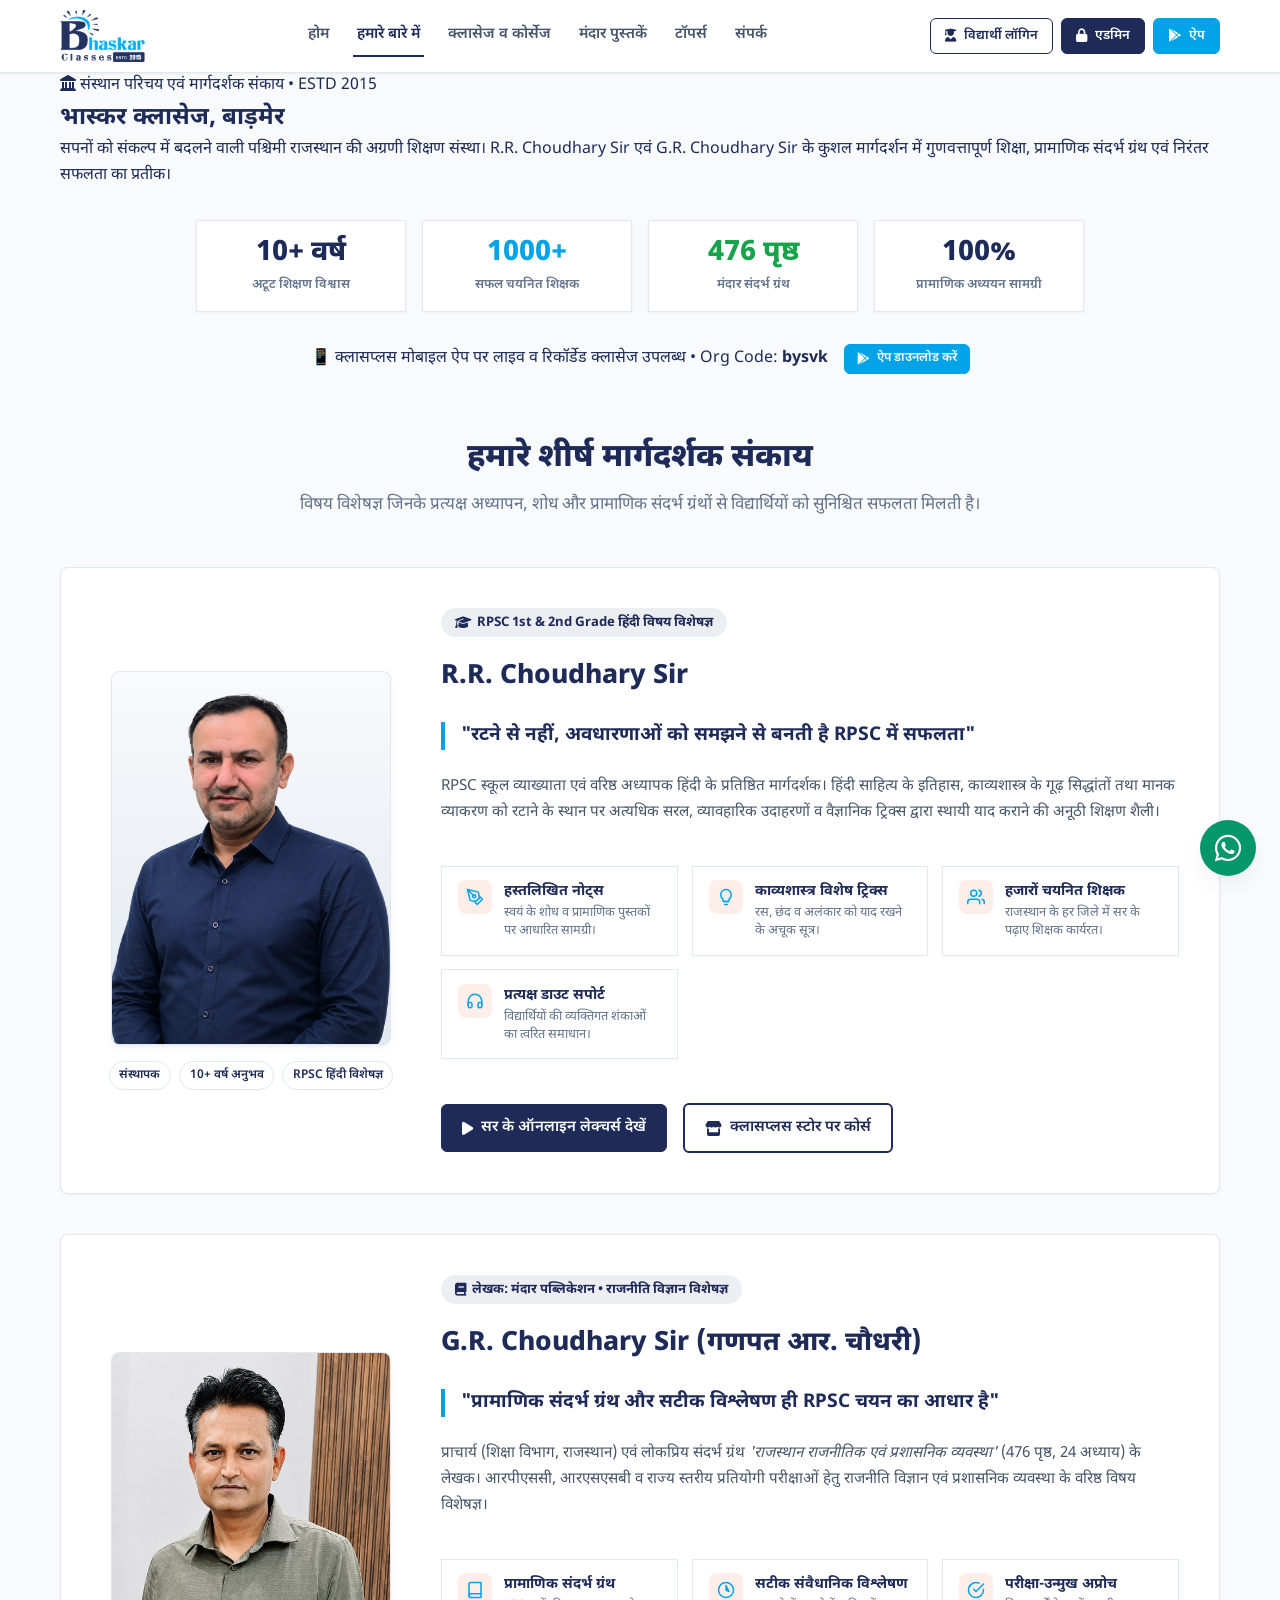
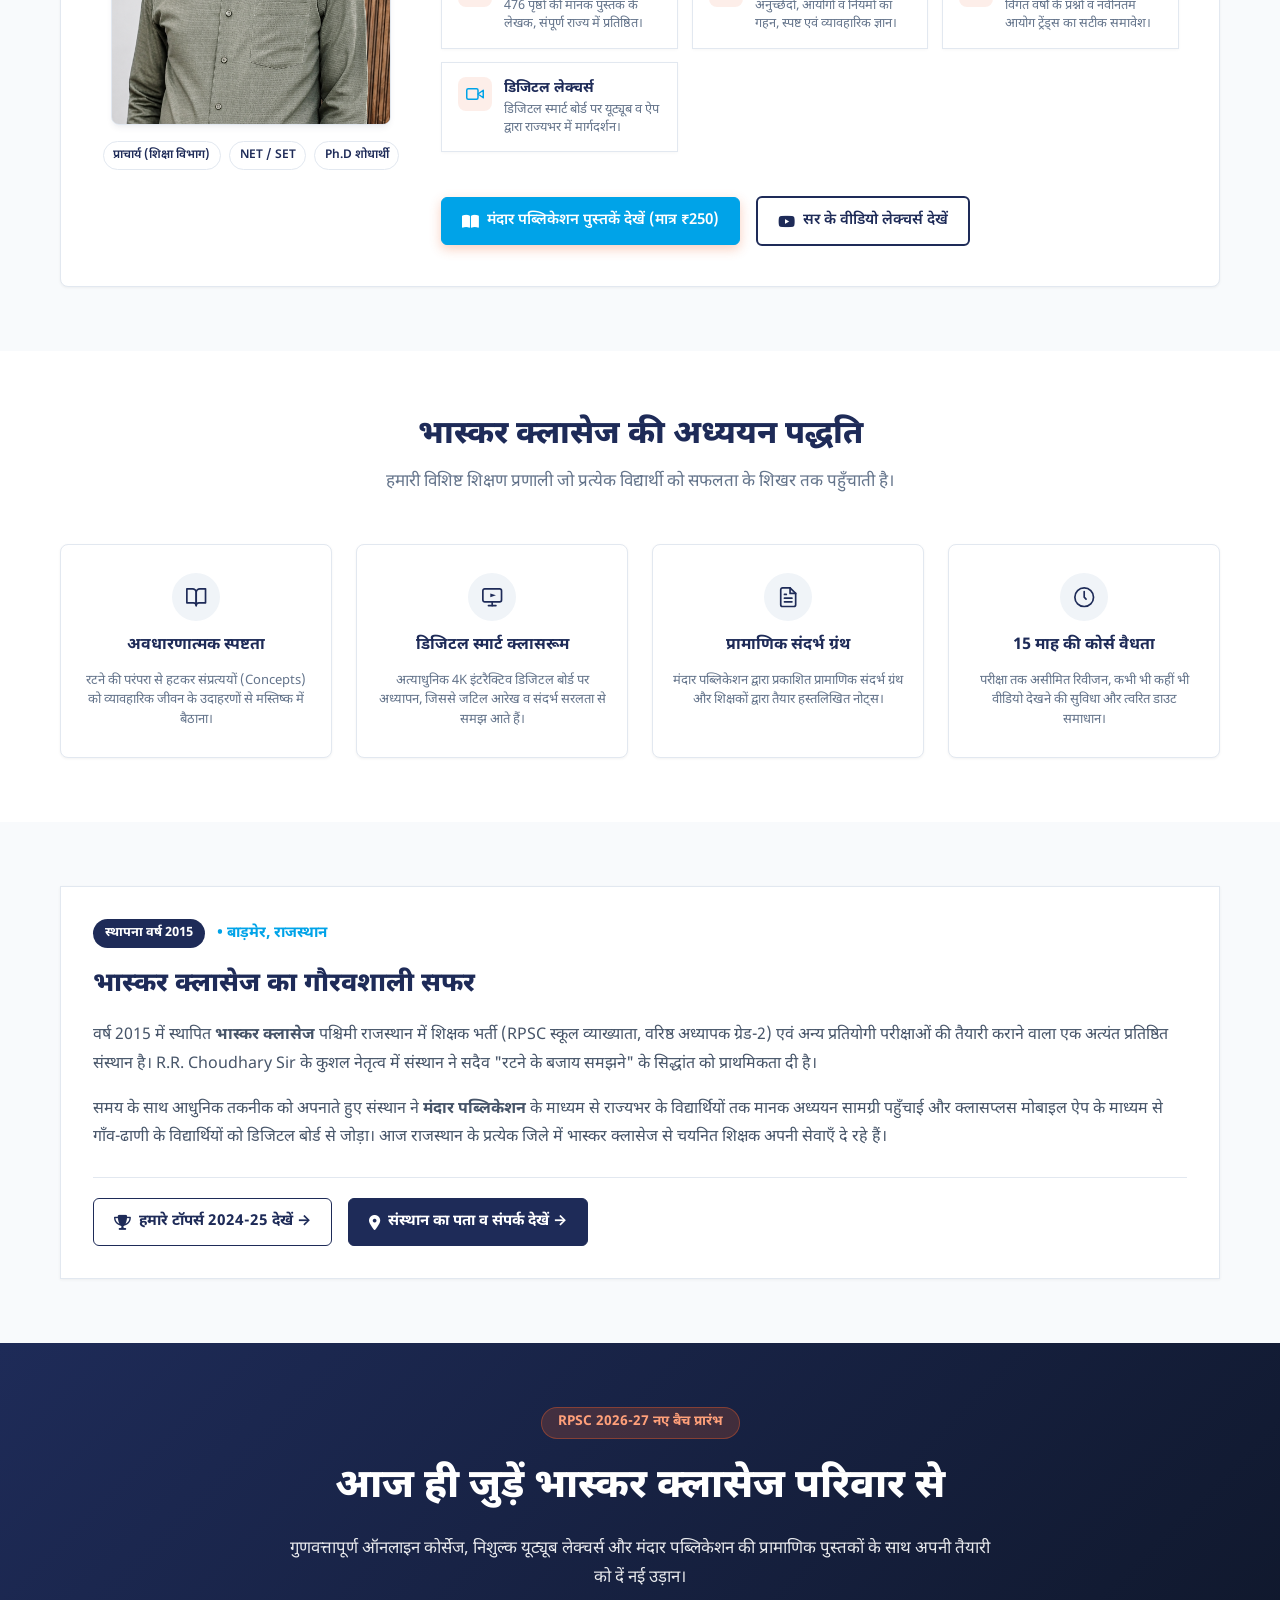
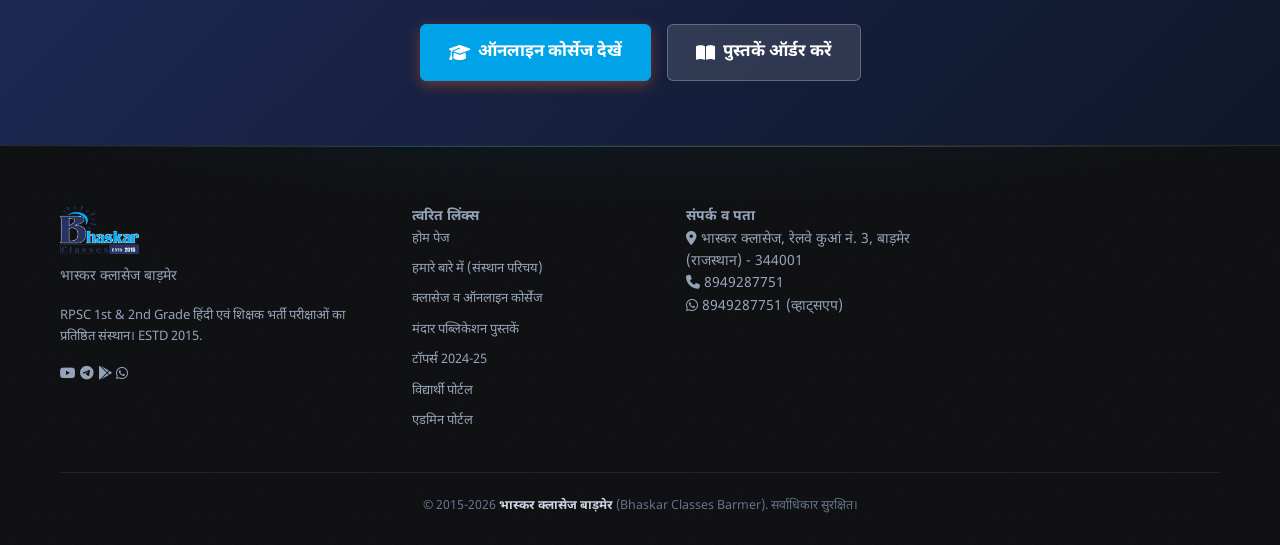
==== about.html @ 9da8cd12 "feat: add dedicated about.html page with concise faculty cards for R.R. Sir and G.R. Sir" ====
<!DOCTYPE html>
<html lang="hi" dir="ltr">
<head>
  <meta charset="UTF-8">
  <meta name="viewport" content="width=device-width, initial-scale=1.0, maximum-scale=5.0, user-scalable=yes">
  <meta http-equiv="X-UA-Compatible" content="IE=edge">

  <title>हमारे बारे में • फैकल्टी एवं संस्थान परिचय | भास्कर क्लासेज बाड़मेर</title>
  <meta name="description" content="भास्कर क्लासेज बाड़मेर (ESTD 2015) - R.R. Choudhary Sir (हिंदी 1st & 2nd Grade) एवं G.R. Choudhary Sir (राजनीति विज्ञान) के कुशल मार्गदर्शन में संचालित प्रतिष्ठित शिक्षण संस्थान।">
  <meta name="keywords" content="भास्कर क्लासेज बाड़मेर, R.R. Choudhary Sir, G.R. Choudhary Sir, मंदार पब्लिकेशन, RPSC 1st Grade हिंदी, RPSC 2nd Grade हिंदी, राजस्थान राजव्यवस्था">
  <meta name="author" content="भास्कर क्लासेज बाड़मेर">
  <meta name="theme-color" content="#1E2B58">

  <!-- Open Graph -->
  <meta property="og:title" content="हमारे बारे में • फैकल्टी एवं संस्थान परिचय | भास्कर क्लासेज बाड़मेर">
  <meta property="og:description" content="R.R. Choudhary Sir एवं G.R. Choudhary Sir के कुशल मार्गदर्शन में संचालित बाड़मेर का नंबर 1 प्रतियोगी संस्थान।">
  <meta property="og:image" content="bhaskar-brand-logo.png">
  <meta property="og:type" content="website">

  <!-- Favicon -->
  <link rel="icon" type="image/png" href="bhaskar logo 222.png">

  <!-- Fonts & Icons -->
  <link rel="preconnect" href="https://fonts.googleapis.com">
  <link rel="preconnect" href="https://fonts.gstatic.com" crossorigin>
  <link href="https://fonts.googleapis.com/css2?family=Mukta:wght@400;500;600;700;800&family=Plus+Jakarta+Sans:wght@500;600;700;800&display=swap" rel="stylesheet">
  <link rel="stylesheet" href="https://cdnjs.cloudflare.com/ajax/libs/font-awesome/6.5.1/css/all.min.css">

  <!-- CSS -->
  <link rel="stylesheet" href="styles.css">

  <style>
    .faculty-cards-wrap {
      display: flex;
      flex-direction: column;
      gap: 2.5rem;
    }
    .faculty-role-badge {
      display: inline-flex;
      align-items: center;
      gap: 6px;
      background: rgba(30, 43, 88, 0.08);
      color: var(--color-primary-dark);
      padding: 4px 14px;
      border-radius: 20px;
      font-size: 0.82rem;
      font-weight: 700;
      width: fit-content;
    }
    .faculty-quote {
      font-size: 1.18rem;
      font-weight: 700;
      color: var(--color-primary-dark);
      line-height: 1.5;
      border-left: 4px solid var(--color-accent);
      padding-left: 1rem;
      margin: 0.25rem 0 0.5rem;
    }
    .faculty-desc {
      font-size: 0.95rem;
      line-height: 1.7;
      color: var(--color-text-secondary);
      margin-bottom: 0.75rem;
    }
    .faculty-pillars {
      display: grid;
      grid-template-columns: repeat(auto-fit, minmax(220px, 1fr));
      gap: 0.85rem;
      margin: 0.75rem 0 1.25rem;
    }
    .pillar-item {
      display: flex;
      align-items: flex-start;
      gap: 0.75rem;
      background: var(--color-surface);
      border: 1px solid var(--color-border);
      border-radius: var(--radius-md);
      padding: 0.85rem 1rem;
      box-shadow: 0 1px 3px rgba(0,0,0,0.03);
    }
    .pillar-icon {
      width: 34px;
      height: 34px;
      border-radius: 8px;
      background: rgba(235, 94, 40, 0.1);
      color: var(--color-accent);
      display: flex;
      align-items: center;
      justify-content: center;
      flex-shrink: 0;
    }
    .pillar-icon svg {
      width: 18px;
      height: 18px;
    }
    .pillar-title {
      font-size: 0.9rem;
      font-weight: 700;
      color: var(--color-primary-dark);
      margin-bottom: 2px;
    }
    .pillar-sub {
      font-size: 0.8rem;
      color: var(--color-text-muted);
      line-height: 1.4;
    }
    .history-card {
      background: #ffffff;
      border: 1px solid var(--color-border);
      border-radius: var(--radius-lg);
      padding: 2rem;
      box-shadow: var(--shadow-sm);
    }
    @media (max-width: 768px) {
      .faculty-quote {
        border-left: none;
        padding-left: 0;
        text-align: center;
      }
      .faculty-role-badge {
        margin: 0 auto;
      }
      .faculty-desc {
        text-align: center;
      }
      .pillar-item {
        text-align: left;
      }
      .faculty-actions {
        display: flex;
        justify-content: center;
      }
    }
  </style>
</head>
<body>

  <!-- ==================== STICKY HEADER & NAVBAR ==================== -->
  <header class="header">
    <div class="container header-inner">
      <a href="index.html" class="brand" aria-label="भास्कर क्लासेज बाड़मेर">
        <img src="new logo for the web.png" alt="भास्कर क्लासेज बाड़मेर" class="brand-logo-img" onerror="this.onerror=null; this.src='bhaskar-logo.png';">
      </a>

      <!-- Desktop Nav Links -->
      <nav class="nav">
        <a href="index.html" class="nav-link">होम</a>
        <a href="about.html" class="nav-link active">हमारे बारे में</a>
        <a href="classes.html" class="nav-link">क्लासेज व कोर्सेज</a>
        <a href="books.html" class="nav-link">मंदार पुस्तकें</a>
        <a href="toppers.html" class="nav-link">टॉपर्स</a>
        <a href="index.html#contact" class="nav-link">संपर्क</a>
      </nav>

      <div class="header-actions">
        <a href="student-login.html" class="btn btn-sm btn-outline btn-desk">
          <i class="fa-solid fa-user-graduate"></i> विद्यार्थी लॉगिन
        </a>
        <a href="admin.html" class="btn btn-sm btn-primary btn-desk">
          <i class="fa-solid fa-lock"></i> एडमिन
        </a>
        <a href="https://sansa.page.link/oC8g" target="_blank" class="btn btn-sm btn-accent btn-desk">
          <i class="fa-brands fa-google-play"></i> ऐप
        </a>
        <a href="tel:8949287751" class="header-call-btn" title="कॉल करें (8949287751)" aria-label="कॉल करें">
          <i class="fa-solid fa-phone"></i>
        </a>
        <button id="mobileMenuBtn" class="menu-toggle" aria-label="नेविगेशन मेनू" aria-expanded="false">
          <i class="fa-solid fa-bars"></i>
        </button>
      </div>
    </div>

    <!-- Mobile Dropdown Menu -->
    <div id="mobileMenu" class="mobile-menu">
      <nav class="mobile-nav">
        <a href="index.html" class="nav-link">होम</a>
        <a href="about.html" class="nav-link active">हमारे बारे में (संस्थान परिचय)</a>
        <a href="classes.html" class="nav-link">क्लासेज व ऑनलाइन कोर्सेज</a>
        <a href="books.html" class="nav-link special">मंदार पब्लिकेशन पुस्तकें (₹250)</a>
        <a href="toppers.html" class="nav-link">टॉपर्स 2024-25</a>
        <a href="index.html#contact" class="nav-link">संपर्क व पता</a>
      </nav>
      <div class="mobile-actions">
        <a href="student-login.html" class="btn btn-sm btn-outline btn-full">
          <i class="fa-solid fa-user-graduate"></i> विद्यार्थी लॉगिन
        </a>
        <a href="admin.html" class="btn btn-sm btn-primary btn-full">
          <i class="fa-solid fa-lock"></i> एडमिन पोर्टल
        </a>
        <a href="https://sansa.page.link/oC8g" target="_blank" class="btn btn-sm btn-accent btn-full">
          <i class="fa-brands fa-google-play"></i> मोबाइल ऐप डाउनलोड
        </a>
      </div>
    </div>
  </header>

  <!-- ==================== HERO BANNER ==================== -->
  <section class="page-hero">
    <div class="container">
      <div class="page-hero-badge">
        <i class="fa-solid fa-landmark"></i> संस्थान परिचय एवं मार्गदर्शक संकाय • ESTD 2015
      </div>
      <h1>भास्कर क्लासेज, बाड़मेर</h1>
      <p>
        सपनों को संकल्प में बदलने वाली पश्चिमी राजस्थान की अग्रणी शिक्षण संस्था। R.R. Choudhary Sir एवं G.R. Choudhary Sir के कुशल मार्गदर्शन में गुणवत्तापूर्ण शिक्षा, प्रामाणिक संदर्भ ग्रंथ एवं निरंतर सफलता का प्रतीक।
      </p>

      <div class="hero-metrics" style="justify-content: center; gap: 1rem; margin-top: 2rem; display: flex; flex-wrap: wrap;">
        <div class="metric-card" style="flex: 1 1 170px; max-width: 210px; padding: 1rem; background: #ffffff; border: 1px solid var(--color-border); border-radius: var(--radius-md); box-shadow: var(--shadow-sm); text-align: center;">
          <div class="metric-val" style="font-size: 1.75rem; font-weight: 800; color: var(--color-primary-dark); margin-bottom: 3px;">10+ वर्ष</div>
          <div class="metric-label" style="font-size: 0.8rem; color: var(--color-text-muted); font-weight: 600;">अटूट शिक्षण विश्वास</div>
        </div>
        <div class="metric-card" style="flex: 1 1 170px; max-width: 210px; padding: 1rem; background: #ffffff; border: 1px solid var(--color-border); border-radius: var(--radius-md); box-shadow: var(--shadow-sm); text-align: center;">
          <div class="metric-val" style="font-size: 1.75rem; font-weight: 800; color: var(--color-accent); margin-bottom: 3px;">1000+</div>
          <div class="metric-label" style="font-size: 0.8rem; color: var(--color-text-muted); font-weight: 600;">सफल चयनित शिक्षक</div>
        </div>
        <div class="metric-card" style="flex: 1 1 170px; max-width: 210px; padding: 1rem; background: #ffffff; border: 1px solid var(--color-border); border-radius: var(--radius-md); box-shadow: var(--shadow-sm); text-align: center;">
          <div class="metric-val" style="font-size: 1.75rem; font-weight: 800; color: #16a34a; margin-bottom: 3px;">476 पृष्ठ</div>
          <div class="metric-label" style="font-size: 0.8rem; color: var(--color-text-muted); font-weight: 600;">मंदार संदर्भ ग्रंथ</div>
        </div>
        <div class="metric-card" style="flex: 1 1 170px; max-width: 210px; padding: 1rem; background: #ffffff; border: 1px solid var(--color-border); border-radius: var(--radius-md); box-shadow: var(--shadow-sm); text-align: center;">
          <div class="metric-val" style="font-size: 1.75rem; font-weight: 800; color: var(--color-primary); margin-bottom: 3px;">100%</div>
          <div class="metric-label" style="font-size: 0.8rem; color: var(--color-text-muted); font-weight: 600;">प्रामाणिक अध्ययन सामग्री</div>
        </div>
      </div>
    </div>
  </section>

  <!-- App Download Strip -->
  <div class="app-strip">
    <div class="container" style="display: flex; align-items: center; justify-content: center; gap: 1rem; flex-wrap: wrap;">
      <span>📱 क्लासप्लस मोबाइल ऐप पर लाइव व रिकॉर्डेड क्लासेज उपलब्ध • Org Code: <strong>bysvk</strong></span>
      <a href="https://sansa.page.link/oC8g" target="_blank" class="btn btn-sm btn-accent" style="font-size: 0.78rem; padding: 4px 12px;">
        <i class="fa-brands fa-google-play"></i> ऐप डाउनलोड करें
      </a>
    </div>
  </div>

  <!-- ==================== FACULTY MENTORS SECTION ==================== -->
  <section id="faculty" class="section">
    <div class="container">
      <div class="section-header">
        <h2 class="section-title">हमारे शीर्ष मार्गदर्शक संकाय</h2>
        <p class="section-desc">विषय विशेषज्ञ जिनके प्रत्यक्ष अध्यापन, शोध और प्रामाणिक संदर्भ ग्रंथों से विद्यार्थियों को सुनिश्चित सफलता मिलती है।</p>
      </div>

      <div class="faculty-cards-wrap">

        <!-- Teacher Card 1: R.R. Choudhary Sir -->
        <div class="faculty-card">
          <!-- Photo Column -->
          <div class="faculty-photo-wrap">
            <div class="faculty-photo">
              <img src="R.R. Choudhary Sir.png" alt="R.R. Choudhary Sir" onerror="this.onerror=null; this.src='rr_choudhary_sir.png';">
            </div>
            <div class="faculty-badges">
              <span>संस्थापक</span>
              <span>10+ वर्ष अनुभव</span>
              <span>RPSC हिंदी विशेषज्ञ</span>
            </div>
          </div>

          <!-- Content Column -->
          <div class="faculty-content">
            <div class="faculty-role-badge">
              <i class="fa-solid fa-graduation-cap"></i> RPSC 1st &amp; 2nd Grade हिंदी विषय विशेषज्ञ
            </div>
            <h3 style="font-size: 1.65rem; font-weight: 800; color: var(--color-primary-dark); margin: 0.2rem 0;">
              R.R. Choudhary Sir
            </h3>
            <blockquote class="faculty-quote">
              "रटने से नहीं, अवधारणाओं को समझने से बनती है RPSC में सफलता"
            </blockquote>
            <p class="faculty-desc">
              RPSC स्कूल व्याख्याता एवं वरिष्ठ अध्यापक हिंदी के प्रतिष्ठित मार्गदर्शक। हिंदी साहित्य के इतिहास, काव्यशास्त्र के गूढ़ सिद्धांतों तथा मानक व्याकरण को रटाने के स्थान पर अत्यधिक सरल, व्यावहारिक उदाहरणों व वैज्ञानिक ट्रिक्स द्वारा स्थायी याद कराने की अनूठी शिक्षण शैली।
            </p>

            <div class="faculty-pillars">
              <div class="pillar-item">
                <div class="pillar-icon">
                  <svg viewBox="0 0 24 24" fill="none" stroke="currentColor" stroke-width="2" stroke-linecap="round" stroke-linejoin="round"><path d="M12 19l7-7 3 3-7 7-3-3z"></path><path d="M18 13l-1.5-7.5L2 2l3.5 14.5L13 18l5-5z"></path><path d="M2 2l7.586 7.586"></path><circle cx="11" cy="11" r="2"></circle></svg>
                </div>
                <div>
                  <div class="pillar-title">हस्तलिखित नोट्स</div>
                  <div class="pillar-sub">स्वयं के शोध व प्रामाणिक पुस्तकों पर आधारित सामग्री।</div>
                </div>
              </div>

              <div class="pillar-item">
                <div class="pillar-icon">
                  <svg viewBox="0 0 24 24" fill="none" stroke="currentColor" stroke-width="2" stroke-linecap="round" stroke-linejoin="round"><path d="M9 18h6"></path><path d="M10 22h4"></path><path d="M12 2a7 7 0 0 0-7 7c0 2.38 1.19 4.47 3 5.74V17a1 1 0 0 0 1 1h6a1 1 0 0 0 1-1v-2.26c1.81-1.27 3-3.36 3-5.74a7 7 0 0 0-7-7z"></path></svg>
                </div>
                <div>
                  <div class="pillar-title">काव्यशास्त्र विशेष ट्रिक्स</div>
                  <div class="pillar-sub">रस, छंद व अलंकार को याद रखने के अचूक सूत्र।</div>
                </div>
              </div>

              <div class="pillar-item">
                <div class="pillar-icon">
                  <svg viewBox="0 0 24 24" fill="none" stroke="currentColor" stroke-width="2" stroke-linecap="round" stroke-linejoin="round"><path d="M17 21v-2a4 4 0 0 0-4-4H5a4 4 0 0 0-4 4v2"></path><circle cx="9" cy="7" r="4"></circle><path d="M23 21v-2a4 4 0 0 0-3-3.87"></path><path d="M16 3.13a4 4 0 0 1 0 7.75"></path></svg>
                </div>
                <div>
                  <div class="pillar-title">हजारों चयनित शिक्षक</div>
                  <div class="pillar-sub">राजस्थान के हर जिले में सर के पढ़ाए शिक्षक कार्यरत।</div>
                </div>
              </div>

              <div class="pillar-item">
                <div class="pillar-icon">
                  <svg viewBox="0 0 24 24" fill="none" stroke="currentColor" stroke-width="2" stroke-linecap="round" stroke-linejoin="round"><path d="M3 18v-6a9 9 0 0 1 18 0v6"></path><path d="M21 19a2 2 0 0 1-2 2h-1a2 2 0 0 1-2-2v-3a2 2 0 0 1 2-2h3zM3 19a2 2 0 0 0 2 2h1a2 2 0 0 0 2-2v-3a2 2 0 0 0-2-2H3z"></path></svg>
                </div>
                <div>
                  <div class="pillar-title">प्रत्यक्ष डाउट सपोर्ट</div>
                  <div class="pillar-sub">विद्यार्थियों की व्यक्तिगत शंकाओं का त्वरित समाधान।</div>
                </div>
              </div>
            </div>

            <div class="faculty-actions" style="display: flex; gap: 1rem; flex-wrap: wrap;">
              <a href="classes.html" class="btn btn-primary">
                <i class="fa-solid fa-play"></i> सर के ऑनलाइन लेक्चर्स देखें
              </a>
              <a href="https://bysvk.courses.store/" target="_blank" class="btn btn-outline" style="border-width: 2px;">
                <i class="fa-solid fa-store"></i> क्लासप्लस स्टोर पर कोर्स
              </a>
            </div>
          </div>
        </div>

        <!-- Teacher Card 2: G.R. Choudhary Sir (गणपत आर. चौधरी) -->
        <div class="faculty-card">
          <!-- Photo Column -->
          <div class="faculty-photo-wrap">
            <div class="faculty-photo">
              <img src="gr_choudhary_sir.png" alt="G.R. Choudhary Sir - गणपत आर. चौधरी" onerror="this.onerror=null; this.src='ChatGPT Image Jun 17, 2026, 07_38_23 PM.png';">
            </div>
            <div class="faculty-badges">
              <span>प्राचार्य (शिक्षा विभाग)</span>
              <span>NET / SET</span>
              <span>Ph.D शोधार्थी</span>
            </div>
          </div>

          <!-- Content Column -->
          <div class="faculty-content">
            <div class="faculty-role-badge">
              <i class="fa-solid fa-book"></i> लेखक: मंदार पब्लिकेशन • राजनीति विज्ञान विशेषज्ञ
            </div>
            <h3 style="font-size: 1.65rem; font-weight: 800; color: var(--color-primary-dark); margin: 0.2rem 0;">
              G.R. Choudhary Sir (गणपत आर. चौधरी)
            </h3>
            <blockquote class="faculty-quote">
              "प्रामाणिक संदर्भ ग्रंथ और सटीक विश्लेषण ही RPSC चयन का आधार है"
            </blockquote>
            <p class="faculty-desc">
              प्राचार्य (शिक्षा विभाग, राजस्थान) एवं लोकप्रिय संदर्भ ग्रंथ <em>'राजस्थान राजनीतिक एवं प्रशासनिक व्यवस्था'</em> (476 पृष्ठ, 24 अध्याय) के लेखक। आरपीएससी, आरएसएसबी व राज्य स्तरीय प्रतियोगी परीक्षाओं हेतु राजनीति विज्ञान एवं प्रशासनिक व्यवस्था के वरिष्ठ विषय विशेषज्ञ।
            </p>

            <div class="faculty-pillars">
              <div class="pillar-item">
                <div class="pillar-icon">
                  <svg viewBox="0 0 24 24" fill="none" stroke="currentColor" stroke-width="2" stroke-linecap="round" stroke-linejoin="round"><path d="M4 19.5A2.5 2.5 0 0 1 6.5 17H20"></path><path d="M6.5 2H20v20H6.5A2.5 2.5 0 0 1 4 19.5v-15A2.5 2.5 0 0 1 6.5 2z"></path></svg>
                </div>
                <div>
                  <div class="pillar-title">प्रामाणिक संदर्भ ग्रंथ</div>
                  <div class="pillar-sub">476 पृष्ठों की मानक पुस्तक के लेखक, संपूर्ण राज्य में प्रतिष्ठित।</div>
                </div>
              </div>

              <div class="pillar-item">
                <div class="pillar-icon">
                  <svg viewBox="0 0 24 24" fill="none" stroke="currentColor" stroke-width="2" stroke-linecap="round" stroke-linejoin="round"><circle cx="12" cy="12" r="10"></circle><polygon points="12 6 12 12 16 14"></polygon></svg>
                </div>
                <div>
                  <div class="pillar-title">सटीक संवैधानिक विश्लेषण</div>
                  <div class="pillar-sub">अनुच्छेदों, आयोगों व नियमों का गहन, स्पष्ट एवं व्यावहारिक ज्ञान।</div>
                </div>
              </div>

              <div class="pillar-item">
                <div class="pillar-icon">
                  <svg viewBox="0 0 24 24" fill="none" stroke="currentColor" stroke-width="2" stroke-linecap="round" stroke-linejoin="round"><path d="M22 11.08V12a10 10 0 1 1-5.93-9.14"></path><polyline points="22 4 12 14.01 9 11.01"></polyline></svg>
                </div>
                <div>
                  <div class="pillar-title">परीक्षा-उन्मुख अप्रोच</div>
                  <div class="pillar-sub">विगत वर्षों के प्रश्नों व नवीनतम आयोग ट्रेंड्स का सटीक समावेश।</div>
                </div>
              </div>

              <div class="pillar-item">
                <div class="pillar-icon">
                  <svg viewBox="0 0 24 24" fill="none" stroke="currentColor" stroke-width="2" stroke-linecap="round" stroke-linejoin="round"><polygon points="23 7 16 12 23 17 23 7"></polygon><rect x="1" y="5" width="15" height="14" rx="2" ry="2"></rect></svg>
                </div>
                <div>
                  <div class="pillar-title">डिजिटल लेक्चर्स</div>
                  <div class="pillar-sub">डिजिटल स्मार्ट बोर्ड पर यूट्यूब व ऐप द्वारा राज्यभर में मार्गदर्शन।</div>
                </div>
              </div>
            </div>

            <div class="faculty-actions" style="display: flex; gap: 1rem; flex-wrap: wrap;">
              <a href="books.html" class="btn btn-accent" style="box-shadow: 0 4px 12px rgba(235, 94, 40, 0.3);">
                <i class="fa-solid fa-book-open"></i> मंदार पब्लिकेशन पुस्तकें देखें (मात्र ₹250)
              </a>
              <a href="classes.html" class="btn btn-outline" style="border-width: 2px;">
                <i class="fa-brands fa-youtube"></i> सर के वीडियो लेक्चर्स देखें
              </a>
            </div>
          </div>
        </div>

      </div>
    </div>
  </section>

  <!-- ==================== INSTITUTE VALUES & PEDAGOGY ==================== -->
  <section class="section section-alt">
    <div class="container">
      <div class="section-header">
        <h2 class="section-title">भास्कर क्लासेज की अध्ययन पद्धति</h2>
        <p class="section-desc">हमारी विशिष्ट शिक्षण प्रणाली जो प्रत्येक विद्यार्थी को सफलता के शिखर तक पहुँचाती है।</p>
      </div>

      <div class="features-grid">
        <div class="feature-card">
          <div class="feature-icon">
            <svg viewBox="0 0 24 24" fill="none" stroke="currentColor" stroke-width="1.8" stroke-linecap="round" stroke-linejoin="round"><path d="M2 3h6a4 4 0 0 1 4 4v14a3 3 0 0 0-3-3H2z"></path><path d="M22 3h-6a4 4 0 0 0-4 4v14a3 3 0 0 1 3-3h7z"></path></svg>
          </div>
          <h3 class="feature-title">अवधारणात्मक स्पष्टता</h3>
          <p class="feature-desc">रटने की परंपरा से हटकर संप्रत्ययों (Concepts) को व्यावहारिक जीवन के उदाहरणों से मस्तिष्क में बैठाना।</p>
        </div>

        <div class="feature-card">
          <div class="feature-icon">
            <svg viewBox="0 0 24 24" fill="none" stroke="currentColor" stroke-width="1.8" stroke-linecap="round" stroke-linejoin="round"><rect x="2" y="3" width="20" height="14" rx="2"></rect><line x1="8" y1="21" x2="16" y2="21"></line><line x1="12" y1="17" x2="12" y2="21"></line><polygon points="10 8 16 10 10 12 10 8" fill="currentColor" stroke="none"></polygon></svg>
          </div>
          <h3 class="feature-title">डिजिटल स्मार्ट क्लासरूम</h3>
          <p class="feature-desc">अत्याधुनिक 4K इंटरैक्टिव डिजिटल बोर्ड पर अध्यापन, जिससे जटिल आरेख व संदर्भ सरलता से समझ आते हैं।</p>
        </div>

        <div class="feature-card">
          <div class="feature-icon">
            <svg viewBox="0 0 24 24" fill="none" stroke="currentColor" stroke-width="1.8" stroke-linecap="round" stroke-linejoin="round"><path d="M14 2H6a2 2 0 0 0-2 2v16a2 2 0 0 0 2 2h12a2 2 0 0 0 2-2V8z"></path><polyline points="14 2 14 8 20 8"></polyline><line x1="16" y1="13" x2="8" y2="13"></line><line x1="16" y1="17" x2="8" y2="17"></line><polyline points="10 9 9 9 8 9"></polyline></svg>
          </div>
          <h3 class="feature-title">प्रामाणिक संदर्भ ग्रंथ</h3>
          <p class="feature-desc">मंदार पब्लिकेशन द्वारा प्रकाशित प्रामाणिक संदर्भ ग्रंथ और शिक्षकों द्वारा तैयार हस्तलिखित नोट्स।</p>
        </div>

        <div class="feature-card">
          <div class="feature-icon">
            <svg viewBox="0 0 24 24" fill="none" stroke="currentColor" stroke-width="1.8" stroke-linecap="round" stroke-linejoin="round"><circle cx="12" cy="12" r="10"></circle><polyline points="12 6 12 12 14 14"></polyline></svg>
          </div>
          <h3 class="feature-title">15 माह की कोर्स वैधता</h3>
          <p class="feature-desc">परीक्षा तक असीमित रिवीजन, कभी भी कहीं भी वीडियो देखने की सुविधा और त्वरित डाउट समाधान।</p>
        </div>
      </div>
    </div>
  </section>

  <!-- ==================== HISTORY & STORY ==================== -->
  <section class="section">
    <div class="container">
      <div class="history-card">
        <div style="display: flex; align-items: center; gap: 12px; margin-bottom: 1rem;">
          <span style="background: var(--color-primary); color: #ffffff; padding: 4px 12px; border-radius: 20px; font-size: 0.8rem; font-weight: 700;">स्थापना वर्ष 2015</span>
          <span style="color: var(--color-accent); font-weight: 700; font-size: 0.95rem;">• बाड़मेर, राजस्थान</span>
        </div>
        <h2 style="font-size: 1.65rem; font-weight: 800; color: var(--color-primary-dark); margin-bottom: 1rem;">
          भास्कर क्लासेज का गौरवशाली सफर
        </h2>
        <p style="font-size: 1rem; line-height: 1.8; color: var(--color-text-secondary); margin-bottom: 1rem;">
          वर्ष 2015 में स्थापित <strong>भास्कर क्लासेज</strong> पश्चिमी राजस्थान में शिक्षक भर्ती (RPSC स्कूल व्याख्याता, वरिष्ठ अध्यापक ग्रेड-2) एवं अन्य प्रतियोगी परीक्षाओं की तैयारी कराने वाला एक अत्यंत प्रतिष्ठित संस्थान है। R.R. Choudhary Sir के कुशल नेतृत्व में संस्थान ने सदैव "रटने के बजाय समझने" के सिद्धांत को प्राथमिकता दी है।
        </p>
        <p style="font-size: 1rem; line-height: 1.8; color: var(--color-text-secondary); margin-bottom: 1.5rem;">
          समय के साथ आधुनिक तकनीक को अपनाते हुए संस्थान ने <strong>मंदार पब्लिकेशन</strong> के माध्यम से राज्यभर के विद्यार्थियों तक मानक अध्ययन सामग्री पहुँचाई और क्लासप्लस मोबाइल ऐप के माध्यम से गाँव-ढाणी के विद्यार्थियों को डिजिटल बोर्ड से जोड़ा। आज राजस्थान के प्रत्येक जिले में भास्कर क्लासेज से चयनित शिक्षक अपनी सेवाएँ दे रहे हैं।
        </p>

        <div style="display: flex; gap: 1rem; flex-wrap: wrap; border-top: 1px solid var(--color-border); padding-top: 1.25rem;">
          <a href="toppers.html" class="btn btn-outline" style="font-weight: 700;">
            <i class="fa-solid fa-trophy"></i> हमारे टॉपर्स 2024-25 देखें &rarr;
          </a>
          <a href="index.html#contact" class="btn btn-primary" style="font-weight: 700;">
            <i class="fa-solid fa-location-dot"></i> संस्थान का पता व संपर्क देखें &rarr;
          </a>
        </div>
      </div>
    </div>
  </section>

  <!-- ==================== CALL TO ACTION ==================== -->
  <section class="section" style="background: linear-gradient(135deg, #1E2B58 0%, #0F172A 100%); color: #ffffff; text-align: center; padding: 4rem 0;">
    <div class="container" style="max-width: 740px;">
      <span style="display: inline-block; background: rgba(235, 94, 40, 0.2); color: #FFA07A; padding: 4px 16px; border-radius: 20px; font-size: 0.85rem; font-weight: 700; margin-bottom: 1rem; border: 1px solid rgba(235, 94, 40, 0.4);">
        RPSC 2026-27 नए बैच प्रारंभ
      </span>
      <h2 style="font-size: clamp(1.8rem, 4vw, 2.5rem); font-weight: 800; margin-bottom: 1rem; color: #ffffff;">
        आज ही जुड़ें भास्कर क्लासेज परिवार से
      </h2>
      <p style="font-size: 1.05rem; opacity: 0.9; line-height: 1.7; margin-bottom: 2rem;">
        गुणवत्तापूर्ण ऑनलाइन कोर्सेज, निशुल्क यूट्यूब लेक्चर्स और मंदार पब्लिकेशन की प्रामाणिक पुस्तकों के साथ अपनी तैयारी को दें नई उड़ान।
      </p>
      <div style="display: flex; gap: 1rem; justify-content: center; flex-wrap: wrap;">
        <a href="classes.html" class="btn btn-lg btn-accent" style="font-weight: 700; box-shadow: 0 4px 14px rgba(235, 94, 40, 0.4);">
          <i class="fa-solid fa-graduation-cap"></i> ऑनलाइन कोर्सेज देखें
        </a>
        <a href="books.html" class="btn btn-lg" style="background: rgba(255,255,255,0.12); color: #ffffff; border: 1px solid rgba(255,255,255,0.25); font-weight: 700;">
          <i class="fa-solid fa-book-open"></i> पुस्तकें ऑर्डर करें
        </a>
      </div>
    </div>
  </section>

  <!-- ==================== FOOTER ==================== -->
  <footer class="footer">
    <div class="container footer-inner">
      <div class="footer-grid">
        <!-- Col 1: About -->
        <div class="footer-col footer-col-brand">
          <div class="footer-brand">
            <img src="new logo for the web.png" alt="भास्कर क्लासेज बाड़मेर" style="height: 48px; width: auto; margin-bottom: 0.75rem;" onerror="this.onerror=null; this.src='bhaskar-logo.png';">
            <span class="footer-brand-name">भास्कर क्लासेज बाड़मेर</span>
          </div>
          <p class="footer-desc">
            RPSC 1st &amp; 2nd Grade हिंदी एवं शिक्षक भर्ती परीक्षाओं का प्रतिष्ठित संस्थान। ESTD 2015.
          </p>
          <div class="footer-socials">
            <a href="https://www.youtube.com/@bhaskarclassesbarmer" target="_blank" aria-label="YouTube" class="social-link yt"><i class="fa-brands fa-youtube"></i></a>
            <a href="https://t.me/bhaskarclassesbarmer" target="_blank" aria-label="Telegram" class="social-link tg"><i class="fa-brands fa-telegram"></i></a>
            <a href="https://sansa.page.link/oC8g" target="_blank" aria-label="Mobile App" class="social-link play"><i class="fa-brands fa-google-play"></i></a>
            <a href="https://wa.me/918949287751" target="_blank" aria-label="WhatsApp" class="social-link wa"><i class="fa-brands fa-whatsapp"></i></a>
          </div>
        </div>

        <!-- Col 2: Quick Links -->
        <div class="footer-col">
          <h4 class="footer-heading">त्वरित लिंक्स</h4>
          <ul class="footer-links">
            <li><a href="index.html">होम पेज</a></li>
            <li><a href="about.html">हमारे बारे में (संस्थान परिचय)</a></li>
            <li><a href="classes.html">क्लासेज व ऑनलाइन कोर्सेज</a></li>
            <li><a href="books.html">मंदार पब्लिकेशन पुस्तकें</a></li>
            <li><a href="toppers.html">टॉपर्स 2024-25</a></li>
            <li><a href="student-login.html">विद्यार्थी पोर्टल</a></li>
            <li><a href="admin.html">एडमिन पोर्टल</a></li>
          </ul>
        </div>

        <!-- Col 3: Contact Info -->
        <div class="footer-col">
          <h4 class="footer-heading">संपर्क व पता</h4>
          <div class="footer-contact-item">
            <i class="fa-solid fa-location-dot"></i>
            <span>भास्कर क्लासेज, रेलवे कुआं नं. 3, बाड़मेर (राजस्थान) - 344001</span>
          </div>
          <div class="footer-contact-item">
            <i class="fa-solid fa-phone"></i>
            <a href="tel:8949287751">8949287751</a>
          </div>
          <div class="footer-contact-item">
            <i class="fa-brands fa-whatsapp"></i>
            <a href="https://wa.me/918949287751" target="_blank">8949287751 (व्हाट्सएप)</a>
          </div>
        </div>
      </div>

      <div class="footer-bottom" style="justify-content: center; text-align: center;">
        <div>
          © 2015-2026 <strong>भास्कर क्लासेज बाड़मेर</strong> (Bhaskar Classes Barmer). सर्वाधिकार सुरक्षित।
        </div>
      </div>
    </div>
  </footer>

  <!-- Floating WhatsApp Button -->
  <a href="https://wa.me/918949287751?text=नमस्ते%20भास्कर%20क्लासेज,%20मुझे%20संस्थान%20व%20फैकल्टी%20मार्गदर्शन%20की%20जानकारी%20चाहिए।" target="_blank" class="whatsapp-float" title="WhatsApp पर संपर्क करें (8949287751)" aria-label="WhatsApp Helpline">
    <i class="fa-brands fa-whatsapp"></i>
  </a>

  <!-- ==================== STICKY BOTTOM NAVIGATION (≤1024px) ==================== -->
  <nav id="bottomNav" class="bottom-nav" aria-label="Bottom Navigation">
    <a href="index.html" class="bottom-nav-item">
      <svg viewBox="0 0 24 24" fill="none" stroke="currentColor" stroke-width="1.8" stroke-linecap="round" stroke-linejoin="round"><path d="M3 9l9-7 9 7v11a2 2 0 0 1-2 2H5a2 2 0 0 1-2-2z"></path><polyline points="9 22 9 12 15 12 15 22"></polyline></svg>
      <span>होम</span>
    </a>
    <a href="about.html" class="bottom-nav-item active">
      <svg viewBox="0 0 24 24" fill="none" stroke="currentColor" stroke-width="1.8" stroke-linecap="round" stroke-linejoin="round"><circle cx="12" cy="7" r="4"></circle><path d="M5.5 21a8.5 8.5 0 0 1 13 0"></path></svg>
      <span>अबाउट</span>
    </a>
    <a href="classes.html" class="bottom-nav-item">
      <svg viewBox="0 0 24 24" fill="none" stroke="currentColor" stroke-width="1.8" stroke-linecap="round" stroke-linejoin="round"><rect x="2" y="3" width="20" height="14" rx="2"></rect><line x1="8" y1="21" x2="16" y2="21"></line><line x1="12" y1="17" x2="12" y2="21"></line><polygon points="10 8 16 10 10 12 10 8" fill="currentColor" stroke="none"></polygon></svg>
      <span>कोर्सेज</span>
    </a>
    <a href="books.html" class="bottom-nav-item">
      <svg viewBox="0 0 24 24" fill="none" stroke="currentColor" stroke-width="1.8" stroke-linecap="round" stroke-linejoin="round"><path d="M4 19.5A2.5 2.5 0 0 1 6.5 17H20"></path><path d="M6.5 2H20v20H6.5A2.5 2.5 0 0 1 4 19.5v-15A2.5 2.5 0 0 1 6.5 2z"></path></svg>
      <span>पुस्तकें</span>
    </a>
    <a href="toppers.html" class="bottom-nav-item">
      <svg viewBox="0 0 24 24" fill="none" stroke="currentColor" stroke-width="1.8" stroke-linecap="round" stroke-linejoin="round"><path d="M6 9H4.5a2.5 2.5 0 0 1 0-5H6"></path><path d="M18 9h1.5a2.5 2.5 0 0 0 0-5H18"></path><path d="M4 22h16"></path><path d="M10 14.66V17c0 .55-.45 1-1 1H7c-.55 0-1 .45-1 1v1c0 .55.45 1 1 1h10c.55 0 1-.45 1-1v-1c0-.55-.45-1-1-1h-2c-.55 0-1-.45-1-1v-2.34"></path><path d="M18 2H6v7a6 6 0 0 0 12 0V2z"></path></svg>
      <span>टॉपर्स</span>
    </a>
  </nav>

  <script src="script.js"></script>
</body>
</html>
---- styles.css ----
/* ==========================================================================
   BHASKAR CLASSES BARMER - CLEAN PROFESSIONAL DESIGN SYSTEM
   ========================================================================== */

@import url('https://fonts.googleapis.com/css2?family=Inter:wght@400;500;600;700&family=Noto+Sans+Devanagari:wght@400;500;600;700;800&display=swap');

:root {
  /* Brand Tokens: Deep Logo Navy & Electric Cyan */
  --color-primary:        #1E2B58;
  --color-primary-hover:  #162042;
  --color-primary-light:  #F0F4F8;
  --color-primary-100:    #E0E7FF;

  /* Accent: Logo Cyan / Electric Blue */
  --color-accent:         #00A3E8;
  --color-accent-hover:   #0284C7;
  --color-accent-light:   #E0F2FE;
  --color-accent-100:     #BAE6FD;

  /* Neutrals */
  --color-text:           #1E2B58;
  --color-text-secondary: #475569;
  --color-text-muted:     #64748B;
  --color-bg:             #F8FAFC;
  --color-bg-alt:         #FFFFFF;
  --color-border:         #E2E8F0;
  --color-border-hover:   #CBD5E1;

  /* Surface & Semantic Aliases */
  --bg-page:              #F8FAFC;
  --bg-surface:           #FFFFFF;
  --text-heading:         #1E2B58;
  --text-body:            #475569;
  --text-muted:           #64748B;
  --border-subtle:        #E2E8F0;

  /* Semantic */
  --color-success:        #059669;
  --color-success-hover:  #047857;
  --color-success-light:  #ECFDF5;
  --color-danger:         #DC2626;
  --color-info:           #00A3E8;

  /* Hero Tokens */
  --hero-highlight:       #00A3E8;
  --hero-muted:           #475569;
  --hero-surface:         #FFFFFF;
  --hero-border:          #E2E8F0;

  /* Elevation & Geometry */
  --shadow-sm: 0 1px 3px rgba(0, 0, 0, 0.05);
  --shadow-md: 0 4px 6px -1px rgba(30, 43, 88, 0.06), 0 2px 4px -2px rgba(30, 43, 88, 0.04);
  --shadow-lg: 0 10px 25px -5px rgba(30, 43, 88, 0.08), 0 4px 6px -4px rgba(30, 43, 88, 0.04);

  --radius-card: 8px;
  --radius-btn: 6px;
  --radius-input: 4px;
  --radius-pill: 9999px;

  --max-width: 1200px;
  --font-family: 'Noto Sans Devanagari', 'Inter', system-ui, -apple-system, sans-serif;
}

/* --------------------------------------------------------------------------
   RESET & BASE STYLES
   -------------------------------------------------------------------------- */
*, *::before, *::after {
  box-sizing: border-box;
  margin: 0;
  padding: 0;
  overflow-wrap: break-word;
  -webkit-tap-highlight-color: transparent;
}

html {
  scroll-behavior: smooth;
  font-size: 16px;
  overflow-x: hidden !important;
  max-width: 100% !important;
  width: 100% !important;
  position: relative;
  touch-action: pan-y;
  overscroll-behavior-x: none;
}

body {
  font-family: var(--font-family);
  color: var(--color-text);
  background-color: var(--color-bg);
  line-height: 1.6;
  -webkit-font-smoothing: antialiased;
  -moz-osx-font-smoothing: grayscale;
  overflow-x: hidden !important;
  max-width: 100% !important;
  width: 100% !important;
  position: relative;
  touch-action: pan-y;
  overscroll-behavior-x: none;
}

/* Modern App-Grade Sleek Scrollbar */
::-webkit-scrollbar {
  width: 6px;
  height: 6px;
}
::-webkit-scrollbar-track {
  background: transparent;
}
::-webkit-scrollbar-thumb {
  background: rgba(30, 43, 88, 0.2);
  border-radius: 9999px;
}
::-webkit-scrollbar-thumb:hover {
  background: rgba(30, 43, 88, 0.4);
}

img {
  max-width: 100%;
  height: auto;
  display: block;
}

a {
  color: inherit;
  text-decoration: none;
  transition: color 0.15s ease, background-color 0.15s ease, border-color 0.15s ease;
}

button, input, select, textarea {
  font-family: inherit;
  font-size: 1rem;
}

button {
  cursor: pointer;
  border: none;
  background: none;
}

ul, ol {
  list-style: none;
}

/* --------------------------------------------------------------------------
   LAYOUT UTILITIES
   -------------------------------------------------------------------------- */
.container {
  width: 100%;
  max-width: var(--max-width);
  margin-left: auto;
  margin-right: auto;
  padding-left: 1.25rem;
  padding-right: 1.25rem;
}

.section {
  padding: 4rem 0;
  overflow-x: clip;
}

.section-alt {
  background-color: var(--color-bg-alt);
}

/* --------------------------------------------------------------------------
   SECTION BACKGROUND ALTERNATION (Visual Rhythm - 60-30-10 System)
   -------------------------------------------------------------------------- */
.hero {
  background-color: var(--color-primary);
  color: #ffffff;
}

#courses {
  background-color: var(--color-bg);
}

#book-ad,
.book-offer {
  background-color: var(--color-accent-light);
}

#toppers {
  background-color: var(--color-bg-alt);
}

#videos {
  background-color: var(--color-bg);
}

#books {
  background-color: var(--color-bg-alt);
}

#faculty {
  background-color: var(--color-bg);
}

#faculty + section.section {
  background-color: var(--color-bg-alt);
}

#contact {
  background-color: var(--color-bg);
}


.section-header {
  text-align: center;
  max-width: 760px;
  margin: 0 auto 3rem;
}

.section-tag {
  display: inline-block;
  font-size: 0.8125rem;
  font-weight: 700;
  text-transform: uppercase;
  letter-spacing: 0.05em;
  color: var(--color-primary);
  background-color: var(--color-primary-light);
  padding: 0.25rem 0.75rem;
  border-radius: var(--radius-pill);
  margin-bottom: 0.75rem;
  border: 1px solid rgba(30, 58, 95, 0.15);
}

.section-title {
  font-size: 2rem;
  font-weight: 800;
  color: var(--color-primary);
  line-height: 1.3;
  margin-bottom: 0.75rem;
}

.section-desc {
  font-size: 1.0625rem;
  color: var(--color-text-muted);
}

/* --------------------------------------------------------------------------
   BUTTONS
   -------------------------------------------------------------------------- */
.btn {
  display: inline-flex;
  align-items: center;
  justify-content: center;
  gap: 0.5rem;
  padding: 0.6875rem 1.25rem;
  font-size: 0.9375rem;
  font-weight: 600;
  border-radius: var(--radius-btn);
  transition: all 0.15s ease;
  white-space: nowrap;
  text-align: center;
}

.btn-primary {
  background-color: var(--color-primary);
  color: #ffffff;
  border: 1px solid var(--color-primary);
}

.btn-primary:hover {
  background-color: var(--color-primary-hover);
  border-color: var(--color-primary-hover);
  color: #ffffff;
}

.btn-accent {
  background-color: var(--color-accent);
  color: #ffffff;
  border: 1px solid var(--color-accent);
}

.btn-accent:hover {
  background-color: var(--color-accent-hover);
  border-color: var(--color-accent-hover);
  color: #ffffff;
}

.btn-success {
  background-color: var(--color-success);
  color: #ffffff;
  border: 1px solid var(--color-success);
}

.btn-success:hover {
  background-color: var(--color-success-hover);
  color: #ffffff;
}

.btn-outline {
  background-color: transparent;
  color: var(--color-primary);
  border: 1px solid var(--color-primary);
}

.btn-outline:hover {
  background-color: var(--color-primary-light);
}

.btn-outline-white {
  background-color: transparent;
  color: #ffffff;
  border: 1px solid rgba(255, 255, 255, 0.4);
}

.btn-outline-white:hover {
  background-color: rgba(255, 255, 255, 0.1);
  border-color: #ffffff;
  color: #ffffff;
}

.btn-sm {
  padding: 0.4375rem 0.875rem;
  font-size: 0.8125rem;
}

.btn-lg {
  padding: 0.875rem 1.75rem;
  font-size: 1.0625rem;
}

.btn-full {
  width: 100%;
}

/* --------------------------------------------------------------------------
   TOP INFO BAR
   -------------------------------------------------------------------------- */
.topbar {
  background-color: var(--color-primary-hover);
  color: rgba(255, 255, 255, 0.85);
  font-size: 0.8125rem;
  padding: 0.5rem 0;
  border-bottom: 1px solid rgba(255, 255, 255, 0.1);
}

.topbar-content {
  display: flex;
  flex-wrap: wrap;
  align-items: center;
  justify-content: space-between;
  gap: 0.75rem;
}

.topbar-left, .topbar-right {
  display: flex;
  align-items: center;
  gap: 1rem;
}

.topbar-badge {
  background-color: var(--color-accent);
  color: #ffffff;
  font-size: 0.6875rem;
  font-weight: 700;
  padding: 0.15rem 0.5rem;
  border-radius: var(--radius-pill);
  letter-spacing: 0.05em;
}

.topbar-link {
  display: inline-flex;
  align-items: center;
  gap: 0.35rem;
  color: rgba(255, 255, 255, 0.85);
}

.topbar-link:hover {
  color: #ffffff;
}

.topbar-social {
  display: flex;
  align-items: center;
  gap: 0.75rem;
}

.topbar-social a {
  color: rgba(255, 255, 255, 0.85);
}

.topbar-social a:hover {
  color: #ffffff;
}

/* --------------------------------------------------------------------------
   STICKY HEADER & NAVIGATION
   -------------------------------------------------------------------------- */
.header {
  position: sticky;
  top: 0;
  z-index: 40;
  background-color: #ffffff;
  box-shadow: 0 1px 3px rgba(0, 0, 0, 0.06);
  border-bottom: 1px solid var(--color-border);
}

.header-inner {
  display: flex;
  align-items: center;
  justify-content: space-between;
  height: 4.5rem;
  gap: 1.5rem;
}

.brand {
  display: flex;
  align-items: center;
  gap: 0.75rem;
  text-decoration: none;
  flex-shrink: 0;
}

.brand-logo-img {
  height: 52px;
  width: auto;
  object-fit: contain;
  display: block;
  transition: transform 0.15s ease;
}

.brand:hover .brand-logo-img {
  transform: scale(1.02);
}

.brand-logo-wrap {
  width: 2.75rem;
  height: 2.75rem;
  border-radius: var(--radius-btn);
  background-color: var(--color-primary-light);
  display: flex;
  align-items: center;
  justify-content: center;
  overflow: hidden;
  border: 1px solid var(--color-border);
}

.brand-logo-wrap img {
  width: 100%;
  height: 100%;
  object-fit: contain;
}

.brand-text {
  display: flex;
  flex-direction: column;
}

.brand-title {
  font-size: 1.125rem;
  font-weight: 800;
  color: var(--color-primary);
  line-height: 1.2;
}

.brand-title span {
  color: var(--color-accent);
}

.brand-subtitle {
  font-size: 0.75rem;
  color: var(--color-text-muted);
  font-weight: 500;
}

.nav {
  display: flex;
  align-items: center;
  gap: 1.25rem;
}

.nav-link {
  font-size: 0.9375rem;
  font-weight: 600;
  color: var(--color-text-secondary);
  padding: 0.5rem 0.25rem;
  border-bottom: 2px solid transparent;
}

.nav-link:hover {
  color: var(--color-primary);
}

.nav-link.active {
  color: var(--color-primary);
  border-bottom-color: var(--color-primary);
}

.nav-link.special {
  color: var(--color-accent);
}

.header-actions {
  display: flex;
  align-items: center;
  gap: 0.5rem;
  flex-shrink: 0;
}

.header-call-btn {
  display: none;
  width: 40px;
  height: 40px;
  border-radius: var(--radius-btn);
  background-color: var(--color-bg-alt);
  color: var(--color-primary);
  align-items: center;
  justify-content: center;
  font-size: 1rem;
  border: 1px solid var(--color-border);
  text-decoration: none;
  transition: background-color 0.15s ease, color 0.15s ease;
  flex-shrink: 0;
}

.header-call-btn:hover {
  background-color: var(--color-primary);
  color: #ffffff;
}

.menu-toggle {
  display: none;
  font-size: 1.25rem;
  color: var(--color-primary);
  padding: 0.5rem;
  border-radius: var(--radius-btn);
}

.menu-toggle:hover {
  background-color: var(--color-bg-alt);
}

/* Mobile Dropdown */
.mobile-menu {
  display: none;
  background-color: #ffffff;
  border-top: 1px solid var(--color-border);
  box-shadow: var(--shadow-lg);
  padding: 1rem 1.25rem 1.5rem;
}

.mobile-menu.open {
  display: block;
}

.mobile-nav {
  display: flex;
  flex-direction: column;
  gap: 0.25rem;
  margin-bottom: 1rem;
}

.mobile-nav .nav-link {
  padding: 0.625rem 0;
  border-bottom: 1px solid var(--color-border);
  font-size: 0.9375rem;
}

.mobile-actions {
  display: flex;
  flex-direction: column;
  gap: 0.5rem;
  padding-top: 0.5rem;
}

/* --------------------------------------------------------------------------
   HERO SECTION (Clean Light Background, Deep Navy & Cyan Brand Styling)
   -------------------------------------------------------------------------- */
.hero {
  background-color: var(--bg-page);
  color: var(--text-body);
  padding: 4.5rem 0;
  border-bottom: 1px solid var(--border-subtle);
}

.hero-grid {
  display: grid;
  grid-template-columns: 1.3fr 0.9fr;
  gap: 3rem;
  align-items: center;
}

.hero-badge {
  display: inline-flex;
  align-items: center;
  gap: 0.5rem;
  background-color: #FFFFFF;
  border: 1px solid var(--border-subtle);
  color: var(--text-muted);
  font-size: 0.8125rem;
  font-weight: 600;
  padding: 0.35rem 0.85rem;
  border-radius: var(--radius-pill);
  margin-bottom: 1.25rem;
  box-shadow: var(--shadow-sm);
}

.hero-title {
  font-size: 2.75rem;
  font-weight: 800;
  line-height: 1.2;
  margin-bottom: 1.25rem;
  color: #1E2B58;
}

.hero-title .highlight {
  color: #00A3E8;
}

.hero-desc {
  font-size: 1.125rem;
  color: #475569;
  line-height: 1.6;
  margin-bottom: 2rem;
  max-width: 620px;
}

.hero-metrics {
  display: grid;
  grid-template-columns: repeat(3, 1fr);
  gap: 1rem;
  margin-bottom: 2rem;
}

.metric-card {
  background-color: #FFFFFF;
  border: 1px solid #E2E8F0;
  border-radius: var(--radius-card);
  padding: 1rem 0.75rem;
  text-align: center;
  box-shadow: 0 1px 3px rgba(30, 43, 88, 0.05);
}

.metric-val {
  font-size: 1.625rem;
  font-weight: 800;
  color: #00A3E8;
  line-height: 1.2;
}

.metric-label {
  font-size: 0.8125rem;
  color: #64748B;
  margin-top: 0.25rem;
  font-weight: 500;
}

.hero-ctas {
  display: flex;
  flex-wrap: wrap;
  gap: 1rem;
  margin-bottom: 1.5rem;
}

.hero-ctas .btn-outline-white,
.hero-ctas .btn-secondary-light {
  background-color: #FFFFFF;
  border: 1px solid #CBD5E1;
  color: #1E2B58;
  box-shadow: 0 1px 2px rgba(0, 0, 0, 0.04);
}

.hero-ctas .btn-outline-white:hover,
.hero-ctas .btn-secondary-light:hover {
  background-color: #F8FAFC;
  border-color: #94A3B8;
  color: #1E2B58;
}

.hero-contact-strip {
  font-size: 0.875rem;
  color: var(--text-muted);
  display: flex;
  align-items: center;
  gap: 0.75rem;
  flex-wrap: wrap;
}

.hero-contact-strip a {
  color: #1E2B58;
  font-weight: 600;
}

.hero-contact-strip a:hover {
  color: #00A3E8;
  text-decoration: underline;
}

/* Hero Right Side Summary Card */
.hero-card {
  background-color: #FFFFFF;
  color: var(--color-text);
  border-radius: var(--radius-card);
  box-shadow: 0 10px 25px -5px rgba(30, 43, 88, 0.08);
  border: 1px solid #E2E8F0;
  overflow: hidden;
}

.hero-card-header {
  padding: 1.25rem 1.5rem;
  background-color: #F8FAFC;
  border-bottom: 1px solid #E2E8F0;
  display: flex;
  align-items: center;
  justify-content: space-between;
}

.hero-card-faculty {
  display: flex;
  align-items: center;
  gap: 0.75rem;
}

.hero-card-avatar {
  width: 2.75rem;
  height: 2.75rem;
  border-radius: var(--radius-btn);
  background: linear-gradient(180deg, #F0F4F8 0%, #E2E8F0 100%);
  border: 1px solid #E2E8F0;
  color: #1E2B58;
  display: flex;
  align-items: center;
  justify-content: center;
  font-weight: 700;
  font-size: 1.125rem;
  overflow: hidden;
}

.hero-card-avatar img {
  width: 100%;
  height: 100%;
  object-fit: cover;
  object-position: top;
}

.hero-card-name {
  font-size: 0.9375rem;
  font-weight: 700;
  color: #1E2B58;
}

.hero-card-sub {
  font-size: 0.75rem;
  color: var(--text-muted);
}

.hero-card-badge {
  font-size: 0.6875rem;
  font-weight: 700;
  color: #FFFFFF;
  background-color: #1E2B58;
  padding: 0.25rem 0.625rem;
  border-radius: var(--radius-pill);
  letter-spacing: 0.02em;
}

.hero-card-body {
  padding: 1.25rem 1.5rem;
  display: flex;
  flex-direction: column;
  gap: 0.875rem;
  background-color: #FFFFFF;
}

.hero-course-item {
  display: flex;
  align-items: center;
  justify-content: space-between;
  padding: 0.75rem 1rem;
  background-color: #F8FAFC;
  border: 1px solid #E2E8F0;
  border-radius: var(--radius-card);
  transition: border-color 0.15s ease, background-color 0.15s ease;
}

.hero-course-item:hover {
  border-color: #00A3E8;
  background-color: #FFFFFF;
}

.hero-course-title {
  font-size: 0.875rem;
  font-weight: 700;
  color: #1E2B58;
}

.hero-course-meta {
  font-size: 0.75rem;
  color: var(--text-muted);
}

.hero-course-price {
  text-align: right;
}

.hero-course-price .curr {
  font-size: 1rem;
  font-weight: 800;
  color: #00A3E8;
}

.hero-course-price .old {
  font-size: 0.75rem;
  color: #94A3B8;
  text-decoration: line-through;
}

/* --------------------------------------------------------------------------
   UPDATES TICKER (Solid Deep Navy, White Text, Cyan Badge)
   -------------------------------------------------------------------------- */
.ticker-bar {
  background-color: #1E2B58;
  color: #FFFFFF;
  font-size: 0.875rem;
  padding: 0.625rem 0;
  border-bottom: 1px solid rgba(255, 255, 255, 0.1);
  overflow: hidden;
}

.ticker-inner {
  display: flex;
  align-items: center;
  gap: 1rem;
}

.ticker-label {
  background-color: #00A3E8;
  color: #FFFFFF;
  font-size: 0.6875rem;
  font-weight: 800;
  text-transform: uppercase;
  padding: 0.25rem 0.625rem;
  border-radius: 4px;
  flex-shrink: 0;
  letter-spacing: 0.05em;
}

.ticker-track {
  overflow: hidden;
  white-space: nowrap;
  flex: 1;
  position: relative;
}

.ticker-text {
  display: inline-block;
  white-space: nowrap;
  color: #FFFFFF;
  animation: tickerScroll 28s linear infinite;
  will-change: transform;
}

.ticker-text span {
  color: #FFFFFF;
}

.ticker-text:hover {
  animation-play-state: paused;
}

.ticker-text span {
  padding: 0 1.5rem;
}

@keyframes tickerScroll {
  0% { transform: translateX(100%); }
  100% { transform: translateX(-100%); }
}

/* --------------------------------------------------------------------------
   COURSES SECTION (Unified single-surface cards, brand-aligned)
   -------------------------------------------------------------------------- */
.courses-grid {
  display: grid;
  grid-template-columns: repeat(3, 1fr);
  gap: 1.5rem;
  margin-bottom: 2.5rem;
  align-items: stretch;
}

.course-card {
  background-color: #ffffff;
  border: 1px solid var(--color-border);
  border-radius: 16px;
  padding: 28px;
  display: flex;
  flex-direction: column;
  box-shadow: 0 4px 20px rgba(30, 43, 88, 0.05);
  transition: transform 0.2s ease, box-shadow 0.2s ease, border-color 0.2s ease;
  position: relative;
}

.course-card:hover {
  transform: translateY(-4px);
  box-shadow: 0 10px 25px rgba(30, 43, 88, 0.1);
  border-color: #CBD5E1;
}

/* Featured / Top Choice Card Highlight (Middle) */
.course-card.featured {
  border: 2px solid var(--color-accent);
  box-shadow: 0 10px 25px -5px rgba(0, 163, 232, 0.18), 0 4px 12px rgba(30, 43, 88, 0.05);
  transform: translateY(-4px);
}

.course-card.featured:hover {
  transform: translateY(-7px);
  box-shadow: 0 16px 32px -5px rgba(0, 163, 232, 0.25), 0 6px 16px rgba(30, 43, 88, 0.08);
}

/* Badges */
.course-badge {
  display: inline-flex;
  align-items: center;
  font-size: 0.725rem;
  font-weight: 700;
  text-transform: uppercase;
  letter-spacing: 0.04em;
  padding: 4px 10px;
  border-radius: 6px;
  margin-bottom: 12px;
  width: fit-content;
}

.badge-default {
  background-color: #F1F5F9;
  color: var(--color-primary);
}

.badge-featured {
  background-color: var(--color-accent);
  color: #FFFFFF;
}

.badge-module {
  background-color: var(--color-accent-light);
  color: var(--color-accent-hover);
}

/* Title & Subtitle */
.course-card-top {
  margin-bottom: 1.25rem;
}

.course-card-title {
  font-size: 1.25rem;
  font-weight: 700;
  color: var(--color-primary);
  line-height: 1.35;
  margin-bottom: 0.35rem;
}

.course-card-sub {
  font-size: 0.825rem;
  color: #64748B;
  line-height: 1.4;
}

/* Meta list */
.course-meta-list {
  display: flex;
  flex-direction: column;
  gap: 0.5rem;
  padding: 0.875rem 0;
  border-top: 1px solid var(--color-border);
  border-bottom: 1px solid var(--color-border);
  font-size: 0.85rem;
  margin-bottom: 1.25rem;
}

.course-meta-item {
  display: flex;
  justify-content: space-between;
  color: #64748B;
}

.course-meta-item strong {
  color: var(--color-primary);
  font-weight: 600;
}

/* Features list */
.course-features {
  display: flex;
  flex-direction: column;
  gap: 0.75rem;
  font-size: 0.875rem;
  margin-bottom: 1.75rem;
  flex: 1;
}

.course-features li {
  display: flex;
  align-items: flex-start;
  gap: 10px;
  color: #334155;
  line-height: 1.45;
}

.course-features li i {
  color: var(--color-accent); /* Clean Electric Cyan #00A3E8 checkmarks */
  margin-top: 0.2rem;
  font-size: 0.925rem;
  flex-shrink: 0;
}

/* Pricing & Discount */
.course-footer {
  margin-top: auto;
}

.course-pricing {
  display: flex;
  align-items: baseline;
  justify-content: space-between;
  margin-bottom: 1rem;
}

.pricing-values {
  display: flex;
  align-items: baseline;
  gap: 0.5rem;
}

.course-price-now {
  font-size: 1.625rem;
  font-weight: 800;
  color: var(--color-primary);
}

.course-price-now.featured-price {
  color: var(--color-accent);
}

.course-price-old {
  font-size: 0.875rem;
  color: #94A3B8;
  text-decoration: line-through;
}

.discount-pill {
  background-color: var(--color-accent-light);
  color: var(--color-accent-hover);
  font-weight: 600;
  padding: 3px 8px;
  border-radius: 6px;
  font-size: 0.8rem;
}

/* Enroll buttons */
.course-card .btn-enroll {
  display: flex;
  align-items: center;
  justify-content: center;
  gap: 0.5rem;
  background-color: var(--color-primary);
  color: #FFFFFF;
  border: none;
  border-radius: 8px;
  padding: 12px;
  font-weight: 600;
  font-size: 0.925rem;
  text-align: center;
  transition: background-color 0.2s ease, transform 0.15s ease;
  width: 100%;
}

.course-card .btn-enroll:hover {
  background-color: #162042;
  color: #FFFFFF;
}

.course-card.featured .btn-enroll {
  background-color: var(--color-accent);
}

.course-card.featured .btn-enroll:hover {
  background-color: var(--color-accent-hover);
}

/* Test Series Promo Banner */
.test-series-banner {
  background-color: #1E2B58;
  border-radius: 16px;
  padding: 32px 40px;
  display: flex;
  align-items: center;
  justify-content: space-between;
  gap: 32px;
  box-shadow: 0 12px 32px -4px rgba(30, 43, 88, 0.18);
  margin-top: 40px;
}

.banner-left {
  flex: 1;
}

.banner-title {
  color: #FFFFFF;
  font-size: 1.4rem;
  font-weight: 700;
  margin: 0 0 16px 0;
}

.banner-features {
  list-style: none;
  padding: 0;
  margin: 0;
  display: grid;
  grid-template-columns: repeat(2, minmax(200px, 1fr));
  gap: 10px 24px;
}

.banner-features li {
  color: #CBD5E1;
  font-size: 0.92rem;
  display: flex;
  align-items: center;
  gap: 8px;
}

.banner-features .dot {
  color: #00A3E8;
  font-weight: bold;
}

.banner-right {
  display: flex;
  align-items: center;
  gap: 20px;
}

.banner-price-card {
  background: #FFFFFF;
  padding: 14px 22px;
  border-radius: 12px;
  text-align: center;
  min-width: 140px;
}

.price-label {
  display: block;
  font-size: 0.75rem;
  color: #64748B;
  font-weight: 600;
}

.price-val {
  font-size: 1.8rem;
  font-weight: 800;
  color: #00A3E8;
  line-height: 1.1;
  margin: 2px 0;
}

.price-mrp {
  font-size: 0.75rem;
  color: #94A3B8;
}

.price-mrp span {
  color: #0284C7;
  font-weight: 600;
}

.banner-cta {
  background-color: #00A3E8;
  color: #FFFFFF;
  font-weight: 600;
  padding: 14px 22px;
  border-radius: 8px;
  text-decoration: none;
  white-space: nowrap;
  transition: background-color 0.2s ease, transform 0.15s ease;
  display: inline-flex;
  align-items: center;
  justify-content: center;
}

.banner-cta:hover {
  background-color: #0284C7;
  color: #FFFFFF;
  transform: translateY(-2px);
}

@media (max-width: 768px) {
  .test-series-banner {
    flex-direction: column;
    align-items: stretch;
    padding: 24px;
    gap: 20px;
  }
  .banner-features {
    grid-template-columns: 1fr;
  }
  .banner-right {
    flex-direction: column;
    width: 100%;
    gap: 12px;
  }
  .banner-cta {
    text-align: center;
    width: 100%;
  }
}

/* --------------------------------------------------------------------------
   BOOK OFFER SECTION (Warm Orange, Clear, Focused)
   -------------------------------------------------------------------------- */
.book-offer {
  background-color: var(--color-accent-light);
  border-top: 1px solid var(--color-accent-100);
  border-bottom: 1px solid var(--color-accent-100);
}

.book-offer-card {
  background-color: #ffffff;
  border: 2px solid var(--color-accent-100);
  border-radius: var(--radius-card);
  box-shadow: var(--shadow-md);
  padding: 2.5rem;
  display: grid;
  grid-template-columns: 0.8fr 1.2fr;
  gap: 2.5rem;
  align-items: center;
}

.book-offer-visual {
  text-align: center;
  position: relative;
}

.book-offer-cover {
  max-width: 260px;
  margin: 0 auto;
  border-radius: var(--radius-card);
  box-shadow: var(--shadow-lg);
  border: 1px solid var(--color-border);
  background-color: var(--color-bg-alt);
  overflow: hidden;
}

.book-price-badge {
  position: absolute;
  top: -0.75rem;
  right: 1.5rem;
  background-color: var(--color-accent);
  color: #ffffff;
  padding: 0.5rem 1rem;
  border-radius: var(--radius-card);
  box-shadow: var(--shadow-md);
  text-align: center;
}

.book-price-badge .label {
  font-size: 0.6875rem;
  font-weight: 700;
  text-transform: uppercase;
  letter-spacing: 0.05em;
}

.book-price-badge .amt {
  font-size: 1.375rem;
  font-weight: 800;
  line-height: 1.1;
}

.book-price-badge .old {
  font-size: 0.6875rem;
  text-decoration: line-through;
  opacity: 0.85;
}

.book-offer-details {
  display: flex;
  flex-direction: column;
  gap: 1rem;
}

.book-offer-meta {
  display: flex;
  align-items: center;
  gap: 0.75rem;
  flex-wrap: wrap;
}

.book-offer-tag {
  background-color: var(--color-accent);
  color: #ffffff;
  font-size: 0.6875rem;
  font-weight: 700;
  padding: 0.2rem 0.5rem;
  border-radius: 4px;
  text-transform: uppercase;
}

.book-offer-publisher {
  font-size: 0.8125rem;
  font-weight: 600;
  color: var(--color-accent);
}

.book-offer-title {
  font-size: 1.875rem;
  font-weight: 800;
  color: var(--color-primary);
  line-height: 1.25;
}

.book-offer-author {
  font-size: 0.9375rem;
  color: var(--color-text-muted);
}

.book-offer-author strong {
  color: var(--color-text);
}

.book-usps-grid {
  display: grid;
  grid-template-columns: repeat(2, 1fr);
  gap: 0.75rem;
  margin: 0.5rem 0;
}

.book-usp-item {
  display: flex;
  align-items: flex-start;
  gap: 0.5rem;
  font-size: 0.8125rem;
  color: var(--color-text-secondary);
  background-color: var(--color-bg-alt);
  padding: 0.625rem;
  border-radius: 4px;
  border: 1px solid var(--color-border);
}

.book-usp-item i {
  color: var(--color-accent);
  margin-top: 0.15rem;
}

.book-offer-pricing-bar {
  display: flex;
  align-items: center;
  justify-content: space-between;
  gap: 1.5rem;
  padding-top: 1rem;
  border-top: 1px solid var(--color-border);
  flex-wrap: wrap;
}

.book-offer-price-display .price {
  font-size: 2rem;
  font-weight: 800;
  color: var(--color-accent);
}

.book-offer-price-display .old {
  font-size: 1rem;
  color: var(--color-text-muted);
  text-decoration: line-through;
  margin-left: 0.5rem;
}

.book-offer-price-display .note {
  font-size: 0.75rem;
  color: var(--color-text-muted);
  display: block;
}

.book-offer-actions {
  display: flex;
  align-items: center;
  gap: 0.75rem;
  flex-wrap: wrap;
}

/* --------------------------------------------------------------------------
   TOPPERS SECTION (Clean 3+3 grid, photo + rank badge overlay)
   -------------------------------------------------------------------------- */
.topper-banner-wrap {
  margin-bottom: 3rem;
  border-radius: var(--radius-card);
  overflow: hidden;
  border: 1px solid var(--color-border);
  box-shadow: var(--shadow-sm);
  background-color: var(--color-bg-alt);
}

.topper-category-title {
  display: flex;
  align-items: center;
  gap: 0.75rem;
  margin-bottom: 1.5rem;
  padding-bottom: 0.5rem;
  border-bottom: 2px solid var(--color-border);
}

.topper-category-title h3 {
  font-size: 1.375rem;
  font-weight: 800;
  color: var(--color-primary);
}

.topper-category-badge {
  font-size: 0.75rem;
  font-weight: 700;
  color: var(--color-primary);
  background-color: var(--color-primary-100);
  padding: 0.2rem 0.6rem;
  border-radius: var(--radius-pill);
}

.toppers-grid {
  display: grid;
  grid-template-columns: repeat(3, 1fr);
  gap: 1.75rem;
  margin-bottom: 3rem;
}

.topper-card {
  background-color: #ffffff;
  border: 1px solid var(--color-border);
  border-radius: var(--radius-card);
  box-shadow: var(--shadow-sm);
  overflow: hidden;
  padding: 0;
  display: flex;
  flex-direction: column;
  transition: transform 0.2s ease, border-color 0.2s ease, box-shadow 0.2s ease;
}

.topper-card:hover {
  transform: translateY(-4px);
  border-color: var(--color-accent);
  box-shadow: var(--shadow-md);
}

.topper-photo-wrap {
  position: relative;
  width: 100%;
  aspect-ratio: 1 / 1;
  background-color: var(--color-bg-alt);
  overflow: hidden;
  display: flex;
  align-items: center;
  justify-content: center;
}

.topper-photo-wrap img {
  width: 100%;
  height: 100%;
  object-fit: cover;
  display: block;
  transition: transform 0.3s ease;
}

.topper-card:hover .topper-photo-wrap img {
  transform: scale(1.02);
}

/* --------------------------------------------------------------------------
   VIDEO LECTURES SECTION
   -------------------------------------------------------------------------- */
.videos-grid {
  display: grid;
  grid-template-columns: repeat(3, 1fr);
  gap: 1.75rem;
}

.video-card {
  background-color: #ffffff;
  border: 1px solid var(--color-border);
  border-radius: var(--radius-card);
  box-shadow: var(--shadow-sm);
  overflow: hidden;
  display: flex;
  flex-direction: column;
  transition: transform 0.15s ease, border-color 0.15s ease;
}

.video-card:hover {
  transform: translateY(-3px);
  border-color: var(--color-primary);
}

.video-thumb-wrap {
  position: relative;
  aspect-ratio: 16 / 9;
  background-color: #000000;
  cursor: pointer;
  overflow: hidden;
}

.video-thumb-wrap img {
  width: 100%;
  height: 100%;
  object-fit: cover;
  transition: transform 0.2s ease;
}

.video-thumb-wrap:hover img {
  transform: scale(1.03);
}

.video-play-btn {
  position: absolute;
  top: 50%;
  left: 50%;
  transform: translate(-50%, -50%);
  width: 3.25rem;
  height: 3.25rem;
  border-radius: 50%;
  background-color: rgba(220, 38, 38, 0.95);
  color: #ffffff;
  display: flex;
  align-items: center;
  justify-content: center;
  font-size: 1.125rem;
  box-shadow: 0 4px 10px rgba(0, 0, 0, 0.3);
  transition: transform 0.15s ease;
}

.video-thumb-wrap:hover .video-play-btn {
  transform: translate(-50%, -50%) scale(1.1);
}

.video-duration {
  position: absolute;
  bottom: 0.5rem;
  right: 0.5rem;
  background-color: rgba(0, 0, 0, 0.8);
  color: #ffffff;
  font-size: 0.6875rem;
  font-weight: 700;
  padding: 0.15rem 0.4rem;
  border-radius: 3px;
}

.video-card-body {
  padding: 1.25rem;
  display: flex;
  flex-direction: column;
  justify-content: space-between;
  flex: 1;
  gap: 0.75rem;
}

.video-card-title {
  font-size: 0.9375rem;
  font-weight: 700;
  color: var(--color-primary);
  line-height: 1.4;
  display: -webkit-box;
  -webkit-line-clamp: 2;
  -webkit-box-orient: vertical;
  overflow: hidden;
}

.video-card-meta {
  font-size: 0.75rem;
  color: var(--color-text-muted);
}

.video-card-action {
  font-size: 0.8125rem;
  font-weight: 600;
  color: #dc2626;
  display: inline-flex;
  align-items: center;
  gap: 0.35rem;
}

.video-card-action:hover {
  text-decoration: underline;
}

/* --------------------------------------------------------------------------
   BOOKS SECTION (2 books side-by-side + combo bar)
   -------------------------------------------------------------------------- */
.books-grid {
  display: grid;
  grid-template-columns: repeat(2, 1fr);
  gap: 2rem;
  margin-bottom: 2rem;
}

.book-card {
  background-color: #ffffff;
  border: 1px solid var(--color-border);
  border-radius: var(--radius-card);
  box-shadow: var(--shadow-sm);
  padding: 2rem;
  display: flex;
  flex-direction: column;
  justify-content: space-between;
  gap: 1.5rem;
  transition: transform 0.15s ease, border-color 0.15s ease;
}

.book-card:hover {
  transform: translateY(-3px);
  border-color: var(--color-primary);
}

.book-card-inner {
  display: grid;
  grid-template-columns: 140px 1fr;
  gap: 1.5rem;
  align-items: start;
}

.book-card-img {
  width: 140px;
  border-radius: 4px;
  box-shadow: var(--shadow-md);
  border: 1px solid var(--color-border);
  background-color: var(--color-bg-alt);
  overflow: hidden;
}

.book-card-info {
  display: flex;
  flex-direction: column;
  gap: 0.5rem;
}

.book-badge {
  display: inline-block;
  font-size: 0.6875rem;
  font-weight: 700;
  text-transform: uppercase;
  color: var(--color-primary);
  background-color: var(--color-primary-light);
  padding: 0.2rem 0.5rem;
  border-radius: 4px;
  width: fit-content;
}

.book-card-title {
  font-size: 1.25rem;
  font-weight: 800;
  color: var(--color-primary);
  line-height: 1.3;
}

.book-card-author {
  font-size: 0.8125rem;
  color: var(--color-text-muted);
}

.book-card-author strong {
  color: var(--color-text);
}

.book-card-points {
  font-size: 0.8125rem;
  color: var(--color-text-secondary);
  display: flex;
  flex-direction: column;
  gap: 0.25rem;
  margin-top: 0.25rem;
}

.book-card-points li {
  display: flex;
  align-items: center;
  gap: 0.4rem;
}

.book-card-points li i {
  color: var(--color-success);
  font-size: 0.75rem;
}

.book-card-footer {
  display: flex;
  align-items: center;
  justify-content: space-between;
  padding-top: 1.25rem;
  border-top: 1px solid var(--color-border);
  flex-wrap: wrap;
  gap: 1rem;
}

.book-card-price .price {
  font-size: 1.625rem;
  font-weight: 800;
  color: var(--color-primary);
}

.book-card-price .note {
  font-size: 0.6875rem;
  color: var(--color-text-muted);
  display: block;
}

/* Combo Offer Banner */
.combo-banner {
  background-color: #1E2B58;
  border-radius: 16px;
  padding: 32px 40px;
  display: flex;
  align-items: center;
  justify-content: space-between;
  gap: 32px;
  box-shadow: 0 12px 32px -4px rgba(30, 43, 88, 0.18);
  margin-top: 40px;
}

.combo-banner-left {
  flex: 1;
}

.combo-banner-title {
  color: #FFFFFF;
  font-size: 1.4rem;
  font-weight: 700;
  margin: 0 0 16px 0;
}

.combo-banner-features {
  list-style: none;
  padding: 0;
  margin: 0;
  display: grid;
  grid-template-columns: repeat(2, minmax(200px, 1fr));
  gap: 10px 24px;
}

.combo-banner-features li {
  color: #CBD5E1;
  font-size: 0.92rem;
  display: flex;
  align-items: center;
  gap: 8px;
}

.combo-banner-features .dot {
  color: #00A3E8;
  font-weight: bold;
}

.combo-banner-right {
  display: flex;
  align-items: center;
  gap: 20px;
}

.combo-price-card {
  background: #FFFFFF;
  padding: 14px 22px;
  border-radius: 12px;
  text-align: center;
  min-width: 140px;
}

.combo-price-label {
  display: block;
  font-size: 0.75rem;
  color: #64748B;
  font-weight: 600;
}

.combo-price-val {
  font-size: 1.8rem;
  font-weight: 800;
  color: #00A3E8;
  line-height: 1.1;
  margin: 2px 0;
}

.combo-price-mrp {
  font-size: 0.75rem;
  color: #94A3B8;
}

.combo-price-mrp span {
  color: #0284C7;
  font-weight: 600;
}

.combo-cta {
  background-color: #00A3E8;
  color: #FFFFFF;
  font-weight: 600;
  padding: 14px 22px;
  border-radius: 8px;
  text-decoration: none;
  white-space: nowrap;
  transition: background-color 0.2s ease, transform 0.15s ease;
  display: inline-flex;
  align-items: center;
  justify-content: center;
  gap: 8px;
}

.combo-cta:hover {
  background-color: #0284C7;
  color: #FFFFFF;
  transform: translateY(-2px);
}

@media (max-width: 768px) {
  .combo-banner {
    flex-direction: column;
    align-items: stretch;
    padding: 24px;
    gap: 20px;
  }
  .combo-banner-features {
    grid-template-columns: 1fr;
  }
  .combo-banner-right {
    flex-direction: column;
    width: 100%;
    gap: 12px;
  }
  .combo-cta {
    text-align: center;
    width: 100%;
  }
}

/* --------------------------------------------------------------------------
   FACULTY SECTION
   -------------------------------------------------------------------------- */
.faculty-card {
  background-color: #ffffff;
  border: 1px solid var(--color-border);
  border-radius: var(--radius-card);
  box-shadow: var(--shadow-sm);
  padding: 2.5rem;
  display: grid;
  grid-template-columns: 300px 1fr;
  gap: 2.5rem;
  align-items: center;
}

.faculty-photo-wrap {
  text-align: center;
}

.faculty-photo {
  width: 100%;
  max-width: 280px;
  aspect-ratio: 3 / 4;
  border-radius: var(--radius-card);
  overflow: hidden;
  border: 1px solid var(--color-border);
  box-shadow: var(--shadow-md);
  margin: 0 auto 1rem;
  background: linear-gradient(180deg, #F8FAFC 0%, #E2E8F0 100%);
}

.faculty-photo img {
  width: 100%;
  height: 100%;
  object-fit: cover;
  object-position: top;
}

.faculty-badges {
  display: flex;
  flex-wrap: wrap;
  gap: 0.5rem;
  justify-content: center;
}

.faculty-badges span {
  font-size: 0.75rem;
  font-weight: 600;
  padding: 0.25rem 0.6rem;
  border-radius: var(--radius-pill);
  background-color: var(--color-bg-alt);
  border: 1px solid var(--color-border);
  color: var(--color-text);
}

.faculty-content {
  display: flex;
  flex-direction: column;
  gap: 1rem;
}

.faculty-quote {
  font-size: 1.375rem;
  font-weight: 800;
  color: var(--color-primary);
  line-height: 1.4;
  border-left: 4px solid var(--color-accent);
  padding-left: 1rem;
}

.faculty-desc {
  font-size: 0.9375rem;
  color: var(--color-text-secondary);
  line-height: 1.7;
}

.faculty-pillars {
  display: grid;
  grid-template-columns: repeat(2, 1fr);
  gap: 1rem;
  margin: 0.5rem 0;
}

.pillar-item {
  display: flex;
  align-items: flex-start;
  gap: 0.75rem;
  background-color: var(--color-bg-alt);
  padding: 0.875rem;
  border-radius: var(--radius-btn);
  border: 1px solid var(--color-border);
}

.pillar-icon {
  width: 2.25rem;
  height: 2.25rem;
  border-radius: var(--radius-btn);
  background-color: var(--color-primary-light);
  color: var(--color-primary);
  display: flex;
  align-items: center;
  justify-content: center;
  font-size: 1rem;
  flex-shrink: 0;
}

.pillar-title {
  font-size: 0.875rem;
  font-weight: 700;
  color: var(--color-primary);
}

.pillar-sub {
  font-size: 0.75rem;
  color: var(--color-text-muted);
}

.faculty-actions {
  display: flex;
  align-items: center;
  gap: 1rem;
  flex-wrap: wrap;
  padding-top: 0.5rem;
}

/* --------------------------------------------------------------------------
   WHY CHOOSE US / FEATURES
   -------------------------------------------------------------------------- */
.features-grid {
  display: grid;
  grid-template-columns: repeat(4, 1fr);
  gap: 1.5rem;
}

.feature-card {
  background-color: #ffffff;
  border: 1px solid var(--color-border);
  border-radius: var(--radius-card);
  padding: 1.75rem 1.25rem;
  text-align: center;
  box-shadow: var(--shadow-sm);
  display: flex;
  flex-direction: column;
  align-items: center;
  gap: 0.75rem;
  transition: transform 0.15s ease;
}

.feature-card:hover {
  transform: translateY(-3px);
  border-color: var(--color-primary);
}

.feature-icon {
  width: 3rem;
  height: 3rem;
  border-radius: 50%;
  background-color: var(--color-primary-light);
  color: var(--color-primary);
  display: flex;
  align-items: center;
  justify-content: center;
  font-size: 1.25rem;
}

.feature-icon svg,
.pillar-icon svg,
.contact-card-icon svg {
  width: 1.4rem;
  height: 1.4rem;
  display: block;
  stroke: currentColor;
}

.bottom-nav-item svg {
  width: 1.25rem;
  height: 1.25rem;
  display: block;
  stroke: currentColor;
  margin-bottom: 2px;
}

.feature-title {
  font-size: 1rem;
  font-weight: 700;
  color: var(--color-primary);
}

.feature-desc {
  font-size: 0.8125rem;
  color: var(--color-text-muted);
  line-height: 1.5;
}

/* --------------------------------------------------------------------------
   APP DOWNLOAD SECTION
   -------------------------------------------------------------------------- */
.app-section {
  background-color: var(--color-primary);
  color: #ffffff;
  padding: 4rem 0;
}

.app-grid {
  display: grid;
  grid-template-columns: 1.2fr 0.8fr;
  gap: 3rem;
  align-items: center;
}

.app-title {
  font-size: 2.25rem;
  font-weight: 800;
  line-height: 1.2;
  margin-bottom: 1rem;
  color: #ffffff;
}

.app-desc {
  font-size: 1rem;
  color: var(--hero-muted);
  line-height: 1.6;
  margin-bottom: 1.75rem;
  max-width: 580px;
}

.app-actions {
  display: flex;
  align-items: center;
  gap: 1rem;
  flex-wrap: wrap;
  margin-bottom: 1.5rem;
}

.app-org-code {
  background-color: var(--hero-surface);
  border: 1px solid var(--hero-border);
  border-radius: var(--radius-card);
  padding: 0.875rem 1.25rem;
  font-size: 0.875rem;
  color: var(--hero-muted);
  display: inline-flex;
  align-items: center;
  gap: 0.75rem;
}

.app-org-code strong {
  color: var(--color-accent);
  font-size: 1.125rem;
  letter-spacing: 0.05em;
  font-family: monospace;
}

.app-preview-card {
  background-color: #ffffff;
  color: var(--color-text);
  border-radius: var(--radius-card);
  padding: 1.75rem;
  box-shadow: var(--shadow-lg);
  border: 1px solid var(--color-border);
  text-align: center;
  max-width: 320px;
  margin: 0 auto;
}

.app-preview-icon {
  width: 4rem;
  height: 4rem;
  border-radius: 12px;
  background-color: var(--color-primary);
  color: #ffffff;
  display: flex;
  align-items: center;
  justify-content: center;
  font-size: 1.75rem;
  font-weight: 900;
  margin: 0 auto 0.75rem;
}

.app-preview-name {
  font-size: 1.125rem;
  font-weight: 800;
  color: var(--color-primary);
}

.app-preview-sub {
  font-size: 0.75rem;
  color: var(--color-text-muted);
  margin-bottom: 1rem;
}

.app-features-list {
  display: flex;
  flex-direction: column;
  gap: 0.5rem;
  text-align: center;
  font-size: 0.8125rem;
}

.app-features-list li {
  display: flex;
  align-items: center;
  justify-content: center;
  color: var(--color-text-secondary);
  line-height: 1.4;
}

/* --------------------------------------------------------------------------
   CONTACT & INQUIRY SECTION
   -------------------------------------------------------------------------- */
.contact-grid {
  display: grid;
  grid-template-columns: 0.9fr 1.1fr;
  gap: 2.5rem;
}

.contact-info-cards {
  display: flex;
  flex-direction: column;
  gap: 1rem;
}

.contact-card {
  background-color: #ffffff;
  border: 1px solid var(--color-border);
  border-radius: var(--radius-card);
  padding: 1.25rem;
  box-shadow: var(--shadow-sm);
  display: flex;
  align-items: flex-start;
  gap: 1rem;
}

.contact-card-icon {
  width: 2.75rem;
  height: 2.75rem;
  border-radius: var(--radius-btn);
  background-color: var(--color-primary-light);
  color: var(--color-primary);
  display: flex;
  align-items: center;
  justify-content: center;
  font-size: 1.125rem;
  flex-shrink: 0;
}

.contact-card-title {
  font-size: 0.875rem;
  font-weight: 700;
  color: var(--color-text-muted);
  margin-bottom: 0.25rem;
}

.contact-card-val {
  font-size: 1.0625rem;
  font-weight: 800;
  color: var(--color-primary);
}

.contact-card-sub {
  font-size: 0.75rem;
  color: var(--color-text-muted);
  margin-top: 0.25rem;
}

.contact-form-wrap {
  background-color: #ffffff;
  border: 1px solid var(--color-border);
  border-radius: var(--radius-card);
  padding: 2rem;
  box-shadow: var(--shadow-sm);
}

.contact-form-title {
  font-size: 1.25rem;
  font-weight: 800;
  color: var(--color-primary);
  margin-bottom: 0.25rem;
}

.contact-form-desc {
  font-size: 0.8125rem;
  color: var(--color-text-muted);
  margin-bottom: 1.5rem;
}

.form-group {
  margin-bottom: 1rem;
}

.form-row {
  display: grid;
  grid-template-columns: repeat(2, 1fr);
  gap: 1rem;
}

.form-label {
  display: block;
  font-size: 0.8125rem;
  font-weight: 600;
  color: var(--color-text-secondary);
  margin-bottom: 0.35rem;
}

.form-label .req {
  color: var(--color-danger);
}

.form-control {
  width: 100%;
  padding: 0.625rem 0.875rem;
  font-size: 0.875rem;
  color: var(--color-text);
  background-color: #ffffff;
  border: 1px solid var(--color-border);
  border-radius: var(--radius-input);
  outline: none;
  transition: border-color 0.15s ease;
}

.form-control:focus {
  border-color: var(--color-primary);
  box-shadow: 0 0 0 2px rgba(30, 58, 95, 0.1);
}

textarea.form-control {
  resize: vertical;
}

.form-status {
  margin-top: 0.75rem;
  padding: 0.75rem;
  border-radius: var(--radius-input);
  font-size: 0.8125rem;
  display: none;
}

.form-status.success {
  display: block;
  background-color: var(--color-success-light);
  color: var(--color-success-hover);
  border: 1px solid var(--color-success-light);
  background-color: var(--color-success-light);
}

/* --------------------------------------------------------------------------
   SOCIAL MEDIA SECTION
   -------------------------------------------------------------------------- */
.social-grid {
  display: grid;
  grid-template-columns: repeat(4, 1fr);
  gap: 1.25rem;
}

.social-card {
  background-color: #ffffff;
  border: 1px solid var(--color-border);
  border-radius: var(--radius-card);
  padding: 1.25rem;
  box-shadow: var(--shadow-sm);
  display: flex;
  align-items: center;
  gap: 1rem;
  transition: transform 0.15s ease, border-color 0.15s ease;
}

.social-card:hover {
  transform: translateY(-2px);
  border-color: var(--color-primary);
}

.social-icon-wrap {
  width: 2.75rem;
  height: 2.75rem;
  border-radius: var(--radius-btn);
  display: flex;
  align-items: center;
  justify-content: center;
  font-size: 1.25rem;
  color: #ffffff;
  flex-shrink: 0;
}

.social-icon-wrap.youtube { background-color: #dc2626; }
.social-icon-wrap.telegram { background-color: #0284c7; }
.social-icon-wrap.instagram { background-color: #d946ef; }
.social-icon-wrap.facebook { background-color: #2563eb; }

.social-meta-title {
  font-size: 0.6875rem;
  font-weight: 700;
  text-transform: uppercase;
  color: var(--color-text-muted);
}

.social-meta-handle {
  font-size: 0.875rem;
  font-weight: 700;
  color: var(--color-primary);
}

.social-meta-desc {
  font-size: 0.75rem;
  color: var(--color-text-muted);
}

/* --------------------------------------------------------------------------
   FOOTER (Black Noisy Texture & Modern Contrast)
   -------------------------------------------------------------------------- */
.footer {
  position: relative;
  background-color: #08090c;
  background-image: 
    radial-gradient(ellipse 80% 50% at 50% -20%, rgba(0, 163, 232, 0.09) 0%, transparent 70%),
    url("data:image/svg+xml,%3Csvg viewBox='0 0 200 200' xmlns='http://www.w3.org/2000/svg'%3E%3Cfilter id='noiseFilter'%3E%3CfeTurbulence type='fractalNoise' baseFrequency='0.8' numOctaves='3' stitchTiles='stitch'/%3E%3C/filter%3E%3Crect width='100%25' height='100%25' filter='url(%23noiseFilter)' opacity='0.08'/%3E%3C/svg%3E"),
    url('noise.png');
  background-repeat: no-repeat, repeat, repeat;
  background-size: 100% 100%, 160px 160px, 80px 80px;
  color: #94a3b8;
  font-size: 0.875rem;
  padding: 3.75rem 0 1.75rem;
  border-top: 1px solid rgba(255, 255, 255, 0.1);
  overflow: hidden;
}

/* Subtle top highlight line */
.footer::before {
  content: '';
  position: absolute;
  top: 0;
  left: 0;
  right: 0;
  height: 1px;
  background: linear-gradient(90deg, transparent, rgba(0, 163, 232, 0.4), rgba(255, 255, 255, 0.2), transparent);
  pointer-events: none;
}

.footer-grid {
  display: grid;
  grid-template-columns: 1.2fr 0.9fr 0.9fr 1fr;
  gap: 2.5rem;
  margin-bottom: 2.5rem;
  position: relative;
  z-index: 1;
}

.footer-col-title {
  font-size: 0.9375rem;
  font-weight: 700;
  color: #ffffff;
  margin-bottom: 1rem;
  padding-bottom: 0.5rem;
  border-bottom: 1px solid rgba(255, 255, 255, 0.1);
  letter-spacing: 0.02em;
}

.footer-desc {
  font-size: 0.8125rem;
  line-height: 1.65;
  margin: 1rem 0;
  color: #94a3b8;
}

.footer .topbar-social {
  display: flex;
  align-items: center;
  gap: 0.6rem;
  margin-top: 1rem;
}

.footer .topbar-social a {
  display: inline-flex;
  align-items: center;
  justify-content: center;
  width: 36px;
  height: 36px;
  border-radius: 50%;
  background: rgba(255, 255, 255, 0.06);
  border: 1px solid rgba(255, 255, 255, 0.12);
  color: #cbd5e1;
  font-size: 0.9rem;
  transition: all 0.2s ease;
}

.footer .topbar-social a:hover {
  background: var(--color-accent);
  border-color: var(--color-accent);
  color: #ffffff;
  transform: translateY(-2px);
  box-shadow: 0 4px 12px rgba(0, 163, 232, 0.35);
}

.footer-links {
  display: flex;
  flex-direction: column;
  gap: 0.6rem;
  font-size: 0.8125rem;
}

.footer-links a {
  color: #94a3b8;
  transition: all 0.18s ease;
  display: inline-block;
}

.footer-links a:hover {
  color: #38bdf8;
  padding-left: 0.25rem;
}

.footer-contact-info {
  display: flex;
  flex-direction: column;
  gap: 0.6rem;
  font-size: 0.8125rem;
  color: #94a3b8;
  line-height: 1.6;
}

.footer-contact-info strong {
  color: #f8fafc;
}

.footer-contact-info a {
  color: #38bdf8;
  font-weight: 600;
  transition: color 0.15s ease;
}

.footer-contact-info a:hover {
  color: #ffffff;
  text-decoration: underline;
}

.footer-bottom {
  padding-top: 1.5rem;
  border-top: 1px solid rgba(255, 255, 255, 0.08);
  display: flex;
  align-items: center;
  justify-content: space-between;
  flex-wrap: wrap;
  gap: 1rem;
  font-size: 0.78rem;
  color: #64748b;
  position: relative;
  z-index: 1;
}

.footer-bottom strong {
  color: #cbd5e1;
}

.footer-bottom-links {
  display: flex;
  align-items: center;
  gap: 1rem;
}

.footer-bottom-links a, .footer-bottom-links button {
  color: #64748b;
  font-size: 0.78rem;
  transition: color 0.15s ease;
}

.footer-bottom-links a:hover, .footer-bottom-links button:hover {
  color: #ffffff;
}

/* Floating WhatsApp Button */
.whatsapp-float {
  position: fixed;
  bottom: 1.5rem;
  right: 1.5rem;
  z-index: 30;
  width: 3.5rem;
  height: 3.5rem;
  border-radius: 50%;
  background-color: var(--color-success);
  color: #ffffff;
  display: flex;
  align-items: center;
  justify-content: center;
  font-size: 1.875rem;
  box-shadow: var(--shadow-lg);
  transition: transform 0.15s ease;
}

.whatsapp-float:hover {
  transform: scale(1.08);
  color: #ffffff;
}

/* --------------------------------------------------------------------------
   MODAL SYSTEM (Clean, Centered, Accessible, Multi-modal support)
   -------------------------------------------------------------------------- */
.modal-overlay {
  position: fixed;
  inset: 0;
  z-index: 50;
  background-color: rgba(15, 30, 51, 0.7);
  display: none;
  align-items: center;
  justify-content: center;
  padding: 1rem;
  overflow-y: auto;
}

.modal-overlay.active {
  display: flex;
}

.modal-dialog {
  background-color: #ffffff;
  border-radius: var(--radius-card);
  box-shadow: var(--shadow-lg);
  border: 1px solid var(--color-border);
  width: 100%;
  max-width: 580px;
  position: relative;
  overflow: hidden;
  max-height: 90vh;
  display: flex;
  flex-direction: column;
}

.modal-dialog.lg {
  max-width: 900px;
}

.modal-dialog.xl {
  max-width: 1080px;
}

.modal-drag-handle {
  display: none;
}

.modal-header {
  padding: 1.25rem 1.5rem;
  border-bottom: 1px solid var(--color-border);
  display: flex;
  align-items: center;
  justify-content: space-between;
  background-color: var(--color-bg-alt);
  flex-shrink: 0;
}

.modal-title {
  font-size: 1.125rem;
  font-weight: 800;
  color: var(--color-primary);
}

.modal-close {
  font-size: 1.5rem;
  line-height: 1;
  color: var(--color-text-muted);
  padding: 0.25rem;
  border-radius: 4px;
}

.modal-close:hover {
  color: var(--color-text);
}

.modal-body {
  padding: 1.5rem;
  overflow-y: auto;
  flex: 1;
}

/* Tab Navigation inside Modals (Student & Admin) */
.tab-nav {
  display: flex;
  gap: 0.5rem;
  border-bottom: 1px solid var(--color-border);
  margin-bottom: 1.25rem;
  overflow-x: auto;
  flex-shrink: 0;
}

.tab-btn {
  padding: 0.625rem 1rem;
  font-size: 0.8125rem;
  font-weight: 600;
  color: var(--color-text-muted);
  border-bottom: 2px solid transparent;
  white-space: nowrap;
  display: inline-flex;
  align-items: center;
  gap: 0.4rem;
}

.tab-btn:hover {
  color: var(--color-primary);
}

.tab-btn.active {
  color: var(--color-primary);
  border-bottom-color: var(--color-primary);
  font-weight: 700;
}

.tab-panel {
  display: none;
}

.tab-panel.active {
  display: block;
}

/* Tables in Admin / Student Dashboard */
.table-responsive {
  width: 100%;
  overflow-x: auto;
  border: 1px solid var(--color-border);
  border-radius: var(--radius-card);
}

.clean-table {
  width: 100%;
  border-collapse: collapse;
  font-size: 0.8125rem;
  text-align: left;
}

.clean-table th {
  background-color: var(--color-bg-alt);
  color: var(--color-primary);
  font-weight: 700;
  padding: 0.75rem 1rem;
  border-bottom: 1px solid var(--color-border);
  white-space: nowrap;
}

.clean-table td {
  padding: 0.75rem 1rem;
  border-bottom: 1px solid var(--color-border);
  color: var(--color-text-secondary);
}

.clean-table tr:last-child td {
  border-bottom: none;
}

.clean-table tr:hover td {
  background-color: var(--color-bg-alt);
}

/* Dashboard KPI row */
.kpi-row {
  display: grid;
  grid-template-columns: repeat(4, 1fr);
  gap: 1rem;
  margin-bottom: 1.5rem;
}

.kpi-card {
  background-color: var(--color-bg-alt);
  border: 1px solid var(--color-border);
  border-radius: var(--radius-btn);
  padding: 1rem;
  text-align: center;
}

.kpi-card .val {
  font-size: 1.5rem;
  font-weight: 800;
  color: var(--color-primary);
}

.kpi-card .lbl {
  font-size: 0.6875rem;
  color: var(--color-text-muted);
  text-transform: uppercase;
  font-weight: 700;
  margin-top: 0.25rem;
}

/* 24 Chapters Index Modal Content */
.index-list-grid {
  display: grid;
  grid-template-columns: repeat(2, 1fr);
  gap: 0.75rem;
}

.index-chapter-item {
  display: flex;
  align-items: flex-start;
  gap: 0.625rem;
  padding: 0.625rem 0.75rem;
  background-color: var(--color-bg-alt);
  border: 1px solid var(--color-border);
  border-radius: var(--radius-btn);
  font-size: 0.8125rem;
  color: var(--color-text-secondary);
}

.index-chapter-num {
  font-weight: 800;
  color: var(--color-accent);
  background-color: var(--color-accent-light);
  border: 1px solid var(--color-accent-100);
  width: 1.625rem;
  height: 1.625rem;
  border-radius: 4px;
  display: flex;
  align-items: center;
  justify-content: center;
  font-size: 0.75rem;
  flex-shrink: 0;
}

/* --------------------------------------------------------------------------
   BOTTOM NAVIGATION BAR BASE (Hidden on Desktop >1024px)
   -------------------------------------------------------------------------- */
.bottom-nav {
  display: none;
}

/* ==========================================================================
   RESPONSIVE MEDIA QUERIES (AppX / ClassX Coaching Mobile-First System)
   Strict guarantee: Desktop (>1024px) 100% untouched; Mobile (≤640px) app-grade.
   ========================================================================== */

/* --------------------------------------------------------------------------
   1. TABLET & COMPACT DESKTOP (≤1024px)
   -------------------------------------------------------------------------- */
@media (max-width: 1024px) {
  /* Header & Navigation */
  .nav,
  .header-actions .btn-desk {
    display: none;
  }

  .menu-toggle {
    display: block;
  }

  .header-call-btn {
    display: inline-flex;
  }

  .header-inner {
    height: 56px;
  }

  .brand-logo-img {
    height: 42px;
    width: auto;
    object-fit: contain;
    display: block;
  }

  .brand-logo-wrap img {
    height: 38px;
    width: auto;
  }

  .brand-title {
    font-size: 1.05rem;
  }

  .brand-subtitle {
    font-size: 0.65rem;
  }

  /* Sticky Bottom Navigation */
  .bottom-nav {
    position: fixed;
    bottom: 0;
    left: 0;
    right: 0;
    width: 100%;
    max-width: 100%;
    z-index: 999;
    background-color: #ffffff;
    border-top: 1px solid var(--color-border);
    box-shadow: 0 -4px 16px rgba(0, 0, 0, 0.08);
    display: flex;
    align-items: center;
    justify-content: space-around;
    height: 62px;
    padding: 6px 4px env(safe-area-inset-bottom, 6px) 4px;
    box-sizing: border-box;
    overflow: hidden;
  }

  .bottom-nav-item {
    flex: 1;
    display: flex;
    flex-direction: column;
    align-items: center;
    justify-content: center;
    height: 100%;
    color: var(--color-text-muted);
    text-decoration: none;
    font-size: 11px;
    font-weight: 600;
    gap: 3px;
    transition: color 0.15s ease, transform 0.1s ease;
    -webkit-tap-highlight-color: transparent;
    user-select: none;
    touch-action: manipulation;
  }

  .bottom-nav-item svg {
    width: 20px;
    height: 20px;
    display: block;
    stroke: currentColor;
    flex-shrink: 0;
  }

  .bottom-nav-item i {
    font-size: 18px;
    line-height: 1;
    transition: transform 0.15s ease, color 0.15s ease;
  }

  .bottom-nav-item span {
    font-size: 11px;
    font-weight: 700;
    line-height: 1.1;
    white-space: nowrap;
  }

  .bottom-nav-item.active {
    color: var(--color-primary);
  }

  .bottom-nav-item.active svg {
    stroke: var(--color-accent);
    transform: scale(1.08);
  }

  .bottom-nav-item.active i {
    color: var(--color-accent);
    transform: scale(1.1);
  }

  .bottom-nav-item:active {
    transform: scale(0.95);
  }

  /* Body & WhatsApp padding adjustments for bottom nav */
  body {
    padding-bottom: calc(76px + env(safe-area-inset-bottom, 0px)) !important;
  }

  .whatsapp-float {
    bottom: calc(80px + env(safe-area-inset-bottom, 0px)) !important;
    right: 14px;
    width: 48px;
    height: 48px;
    z-index: 998;
  }

  /* Layout Grids */
  .hero-grid {
    grid-template-columns: 1fr;
    gap: 2.5rem;
  }

  .courses-grid,
  .toppers-grid,
  .videos-grid {
    grid-template-columns: repeat(2, 1fr);
  }

  .features-grid,
  .social-grid,
  .footer-grid {
    grid-template-columns: repeat(2, 1fr);
  }

  .faculty-card {
    grid-template-columns: 1fr;
    text-align: center;
  }

  .faculty-quote {
    border-left: none;
    padding-left: 0;
  }

  .faculty-actions {
    justify-content: center;
  }
}

/* --------------------------------------------------------------------------
   2. MOBILE-FIRST APP-STYLE EXPERIENCE (≤640px)
   -------------------------------------------------------------------------- */
@media (max-width: 640px) {
  /* --- A) MOBILE TOKENS & BASE --- */
  .container {
    padding-left: 16px;
    padding-right: 16px;
  }

  .section {
    padding: 32px 0;
  }

  .section-header {
    margin-bottom: 20px;
  }

  body {
    font-size: 15px;
    line-height: 1.6;
  }

  .section-title {
    font-size: 20px;
    line-height: 1.35;
  }

  .section-desc {
    font-size: 13px;
    margin-top: 6px;
    line-height: 1.5;
  }

  .course-card-title,
  .book-card-title,
  .video-card-title,
  .feature-title,
  .social-title,
  .topper-name {
    font-size: 16px;
    line-height: 1.35;
  }

  .video-card-meta,
  .course-meta,
  .topper-exam,
  .book-card-author,
  .meta {
    font-size: 12px;
  }

  /* Form controls: 16px prevents iOS zoom-in glitch */
  .form-control,
  input[type="text"],
  input[type="tel"],
  input[type="password"],
  select,
  textarea {
    font-size: 16px !important;
    min-height: 44px;
  }

  /* 44px minimum touch targets */
  .btn,
  .tab-btn,
  .nav-link,
  .bottom-nav-item,
  .menu-toggle,
  .header-call-btn,
  .modal-close {
    min-height: 44px;
    display: inline-flex;
    align-items: center;
    justify-content: center;
  }

  /* CTA Buttons inside cards, hero, and banners become 100% width */
  .btn {
    white-space: normal;
    word-break: break-word;
  }

  .hero-ctas .btn,
  .course-actions .btn,
  .test-series-action .btn,
  .combo-banner .btn,
  .book-offer-actions .btn,
  .book-card-footer .btn,
  .faculty-actions .btn,
  .contact-form-wrap .btn,
  .index-modal-footer .btn {
    width: 100%;
  }

  /* --- B) HEADER & TOPBAR --- */
  .header-inner {
    height: 56px;
  }

  .brand-subtitle {
    display: none;
  }

  .brand-title {
    font-size: 1.05rem;
  }

  .topbar {
    padding: 5px 0;
  }

  .topbar-left,
  .topbar-social,
  .topbar-right > span {
    display: none !important;
  }

  .topbar-content {
    justify-content: center;
    text-align: center;
    padding: 0 16px;
  }

  .topbar-right {
    display: flex;
    justify-content: center;
    align-items: center;
    width: 100%;
  }

  .topbar-link {
    font-size: 0.8125rem;
    font-weight: 700;
    color: #ffffff;
    display: inline-flex;
    align-items: center;
    gap: 0.4rem;
  }

  /* --- C) SECTION LAYOUTS --- */

  /* Hero Section */
  .hero {
    padding: 36px 0 28px 0;
  }

  .hero-title {
    font-size: clamp(1.625rem, 7vw, 2.75rem);
    line-height: 1.25;
  }

  .hero-subtitle {
    font-size: 14px;
    line-height: 1.5;
  }

  .hero-ctas {
    flex-direction: column;
    gap: 10px;
    width: 100%;
  }

  .hero-metrics {
    display: grid;
    grid-template-columns: repeat(3, 1fr) !important;
    gap: 8px;
    margin-top: 1.25rem;
    padding: 0;
    background: transparent;
    border: none;
  }

  .hero-metrics .metric-card {
    padding: 8px 4px;
    background-color: #FFFFFF;
    border: 1px solid #E2E8F0;
    border-radius: var(--radius-btn);
    box-shadow: 0 1px 2px rgba(30, 43, 88, 0.04);
    text-align: center;
  }

  .hero-metrics .metric-val {
    font-size: 16px;
    font-weight: 800;
    color: #00A3E8;
    display: block;
    line-height: 1.2;
  }

  .hero-metrics .metric-label {
    font-size: 10.5px;
    color: #64748B;
    display: block;
    margin-top: 2px;
    line-height: 1.2;
    font-weight: 500;
  }

  /* Courses Grid */
  .courses-grid {
    grid-template-columns: 1fr;
    gap: 16px;
  }

  .course-card {
    padding: 20px 16px;
  }

  .course-card.featured {
    transform: none;
  }

  .course-card.featured:hover {
    transform: none;
  }

  .course-actions {
    flex-direction: column;
    gap: 8px;
    width: 100%;
  }



  /* Book Showcase Section */
  .book-offer-card {
    grid-template-columns: 1fr;
    padding: 20px 16px;
    gap: 18px;
  }

  .book-usps-grid {
    grid-template-columns: 1fr;
    gap: 8px;
  }

  .book-offer-pricing-bar {
    flex-direction: column;
    align-items: stretch;
    gap: 12px;
    text-align: center;
    padding: 14px;
  }

  .book-offer-actions {
    width: 100%;
    flex-direction: column;
    gap: 8px;
  }

  .books-grid {
    grid-template-columns: 1fr;
    gap: 16px;
  }

  .book-card {
    padding: 16px;
  }

  .book-card-inner {
    grid-template-columns: 96px 1fr;
    gap: 12px;
    align-items: start;
    text-align: left;
  }

  .book-card-img {
    width: 96px;
    max-width: 96px;
    margin: 0;
  }

  .book-badge {
    margin: 0;
  }

  .book-card-footer {
    flex-direction: column;
    align-items: stretch;
    gap: 10px;
    width: 100%;
  }

  /* Toppers Grid */
  .toppers-grid {
    grid-template-columns: repeat(2, 1fr);
    gap: 12px;
  }

  .topper-card {
    padding: 0;
    overflow: hidden;
  }

  .topper-photo-wrap {
    width: 100%;
    height: auto;
    aspect-ratio: 1 / 1;
    margin: 0;
  }

  /* Demo Videos Horizontal Snap-Scroll Carousel */
  .videos-grid {
    display: flex;
    overflow-x: auto;
    scroll-snap-type: x mandatory;
    scroll-padding: 16px;
    gap: 14px;
    padding-bottom: 14px;
    margin-left: 0;
    margin-right: 0;
    padding-left: 16px;
    padding-right: 16px;
    -webkit-overflow-scrolling: touch;
    scrollbar-width: none;
  }

  .videos-grid::-webkit-scrollbar {
    display: none;
  }

  .videos-grid .video-card {
    flex: 0 0 280px;
    min-width: 280px;
    max-width: 320px;
    scroll-snap-align: start;
  }

  /* Faculty Section */
  .faculty-card {
    grid-template-columns: 1fr;
    padding: 20px 16px;
    text-align: center;
    gap: 18px;
  }

  .faculty-photo-wrap {
    max-width: 220px;
    margin: 0 auto;
  }

  .faculty-quote {
    border-left: none;
    border-top: 2px solid var(--color-accent);
    padding: 12px 0 0 0;
    font-size: 1rem;
    line-height: 1.4;
  }

  .faculty-pillars {
    grid-template-columns: 1fr;
    gap: 10px;
    text-align: left;
  }

  .faculty-actions {
    flex-direction: column;
    width: 100%;
    gap: 10px;
  }

  /* Features & Social Grids */
  .features-grid {
    grid-template-columns: repeat(2, 1fr);
    gap: 10px;
  }

  .feature-card {
    padding: 14px 10px;
  }

  .feature-icon {
    width: 2.5rem;
    height: 2.5rem;
    font-size: 1.125rem;
    margin-bottom: 0.75rem;
  }

  .social-grid {
    grid-template-columns: repeat(2, 1fr);
    gap: 10px;
  }

  .social-card {
    padding: 14px 10px;
  }

  /* Contact Section */
  .contact-grid {
    grid-template-columns: 1fr;
    gap: 20px;
  }

  .contact-form-wrap {
    padding: 20px 16px;
  }

  .form-row {
    grid-template-columns: 1fr;
    gap: 12px;
  }

  /* Footer */
  .footer-grid {
    grid-template-columns: 1fr;
    gap: 24px;
    text-align: left;
  }

  .footer-bottom {
    flex-direction: column;
    gap: 12px;
    text-align: center;
  }

  .footer-bottom-links {
    justify-content: center;
    flex-wrap: wrap;
    gap: 0.5rem;
  }

  /* --- D) MODALS → BOTTOM SHEETS (≤640px) --- */
  .modal-overlay {
    align-items: flex-end;
    justify-content: center;
    padding: 0;
  }

  .modal-dialog {
    width: 100%;
    max-width: 100%;
    border-radius: 16px 16px 0 0;
    max-height: 92vh;
    margin: 0;
    border-bottom: none;
    animation: modalSlideUp 0.25s cubic-bezier(0.16, 1, 0.3, 1) forwards;
  }

  @keyframes modalSlideUp {
    from {
      transform: translateY(100%);
    }
    to {
      transform: translateY(0);
    }
  }

  .modal-drag-handle {
    display: block;
    width: 40px;
    height: 4px;
    border-radius: 2px;
    background-color: var(--color-border-hover);
    margin: 10px auto 4px auto;
    flex-shrink: 0;
  }

  .modal-header {
    padding: 0.75rem 1rem 0.875rem 1rem;
  }

  .modal-body {
    padding: 1rem;
    max-height: calc(92vh - 60px);
    overflow-y: auto;
    -webkit-overflow-scrolling: touch;
  }

  /* Index Modal Specifics */
  .index-list-grid {
    grid-template-columns: 1fr;
    gap: 0.5rem;
  }

  .index-chapter-item {
    padding: 0.625rem 0.75rem;
    font-size: 0.8125rem;
  }

  /* Tables & KPI cards */
  .table-responsive {
    overflow-x: auto;
    -webkit-overflow-scrolling: touch;
    width: 100%;
    margin-bottom: 1rem;
  }

  .clean-table {
    min-width: 560px;
  }

  .kpi-row {
    grid-template-columns: repeat(2, 1fr);
    gap: 10px;
  }

  .tab-nav {
    overflow-x: auto;
    flex-wrap: nowrap;
    -webkit-overflow-scrolling: touch;
  }

  .tab-btn {
    padding: 10px 14px;
    min-height: 44px;
  }
}

/* Prevent iOS zoom on input focus (Professional App Standard) */
@media (max-width: 768px) {
  input, select, textarea {
    font-size: 16px !important;
  }
}

/* Professional Book Card & Page Hero Mobile Constraints */
.book-offer-cover img {
  max-height: 250px;
  width: auto;
  max-width: 100%;
  object-fit: contain;
  margin: 0 auto;
}

.book-card-img img {
  max-width: 100%;
  height: auto;
  object-fit: contain;
}

@media (max-width: 1024px) {
  .books-grid {
    grid-template-columns: 1fr !important;
    gap: 1.5rem;
  }
  .book-offer-card {
    grid-template-columns: 1fr !important;
    padding: 24px 20px;
    gap: 20px;
  }
}

@media (max-width: 640px) {
  .book-offer-card {
    padding: 16px 14px !important;
  }
  .book-offer-cover img {
    max-height: 220px;
  }
}
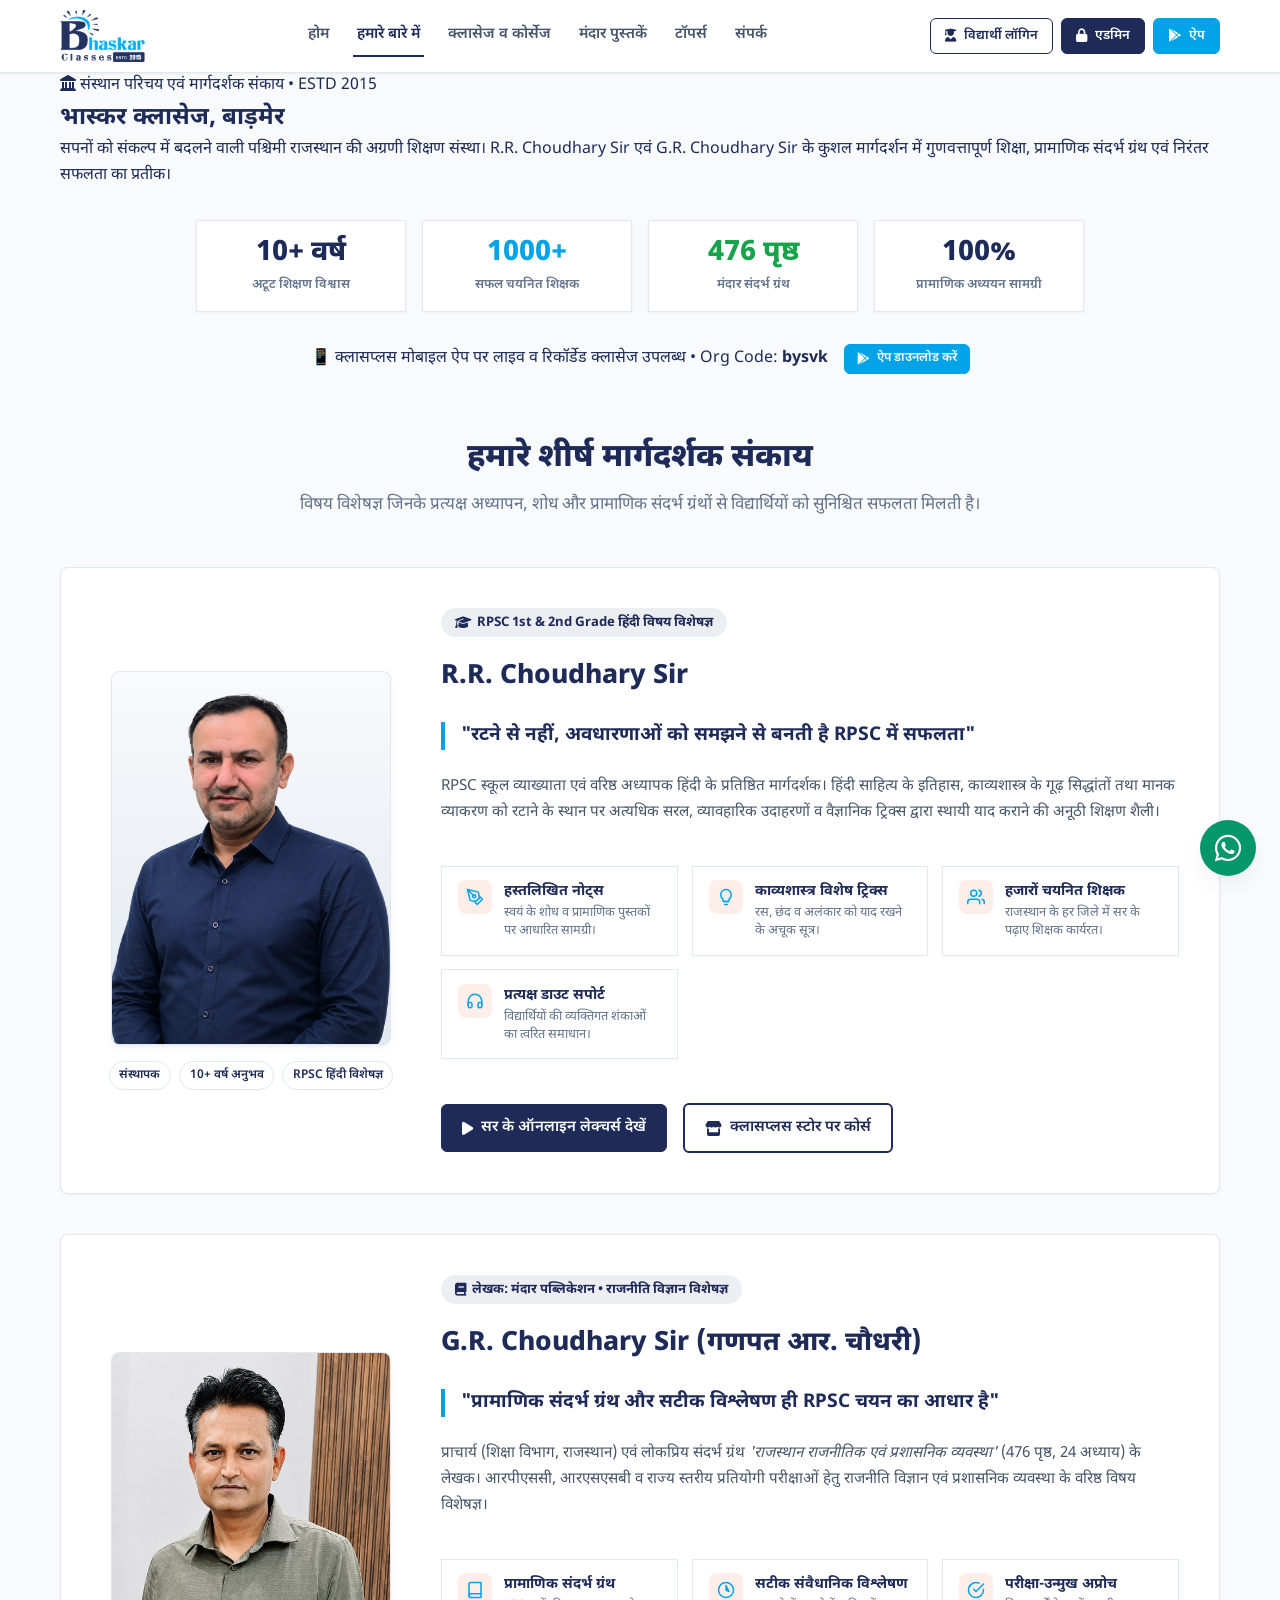
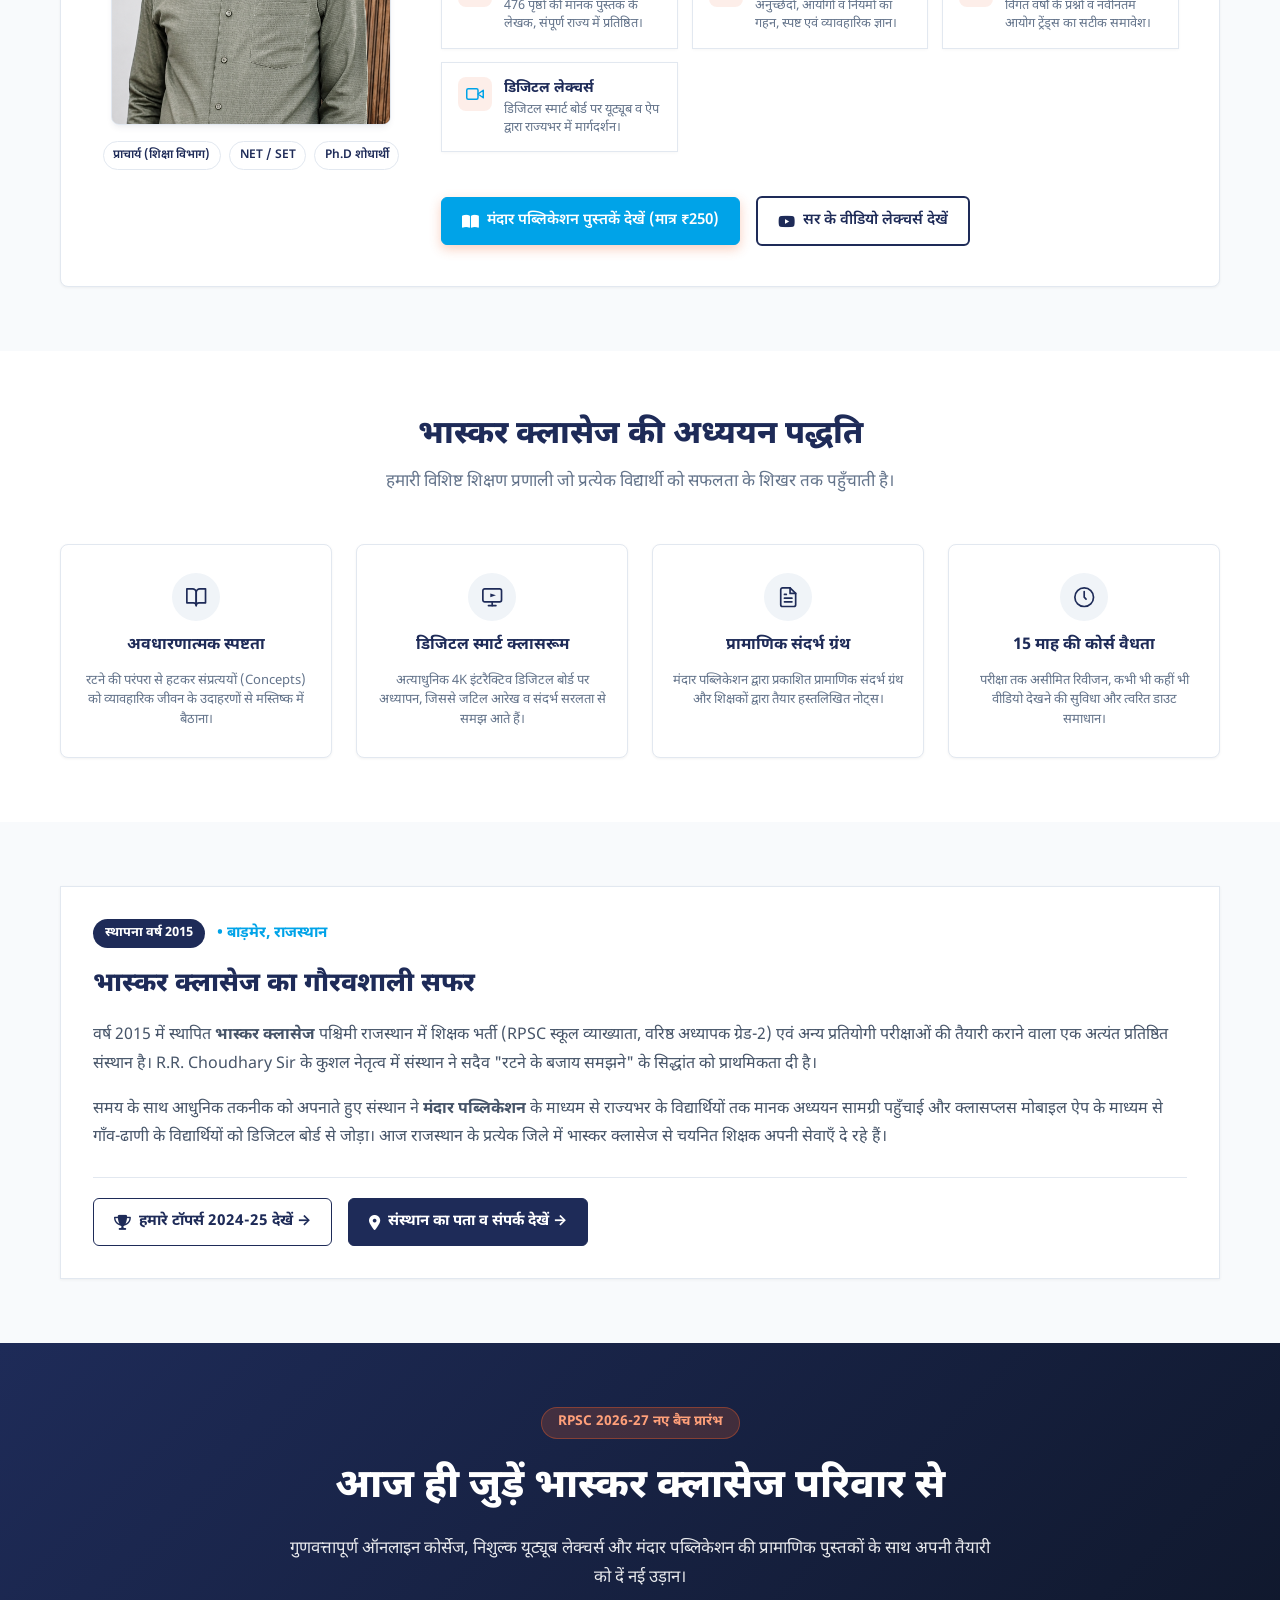
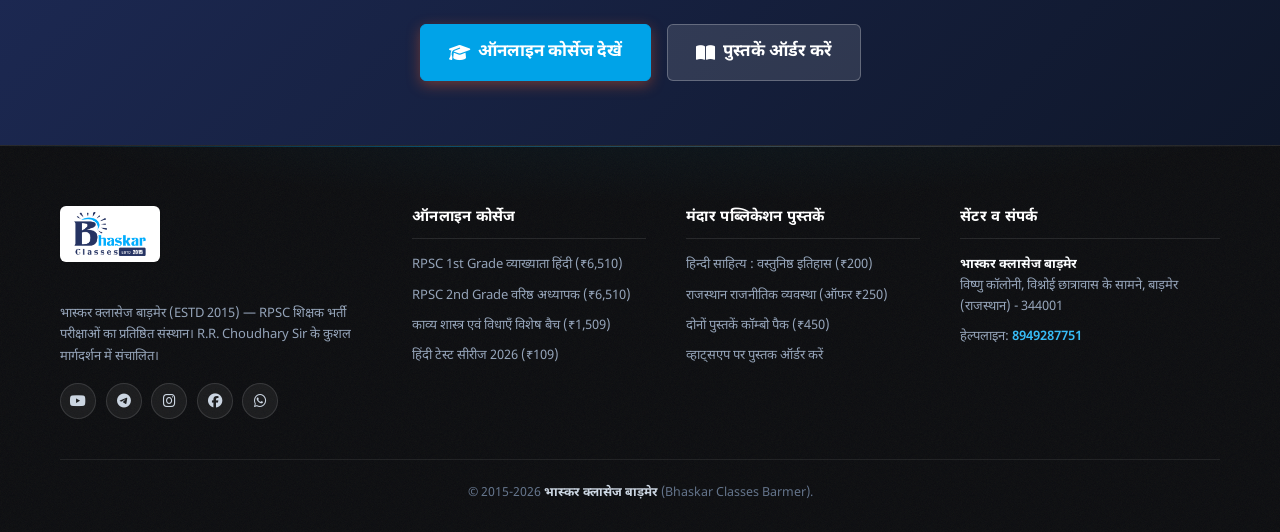
==== commit 92aede11: "fix: sync exact homepage footer across all pages without any changes" ====
--- a/about.html
+++ b/about.html
@@ -514,60 +514,61 @@
 
   <!-- ==================== FOOTER ==================== -->
   <footer class="footer">
-    <div class="container footer-inner">
+    <div class="container">
       <div class="footer-grid">
-        <!-- Col 1: About -->
-        <div class="footer-col footer-col-brand">
-          <div class="footer-brand">
-            <img src="new logo for the web.png" alt="भास्कर क्लासेज बाड़मेर" style="height: 48px; width: auto; margin-bottom: 0.75rem;" onerror="this.onerror=null; this.src='bhaskar-logo.png';">
-            <span class="footer-brand-name">भास्कर क्लासेज बाड़मेर</span>
-          </div>
+        <!-- Col 1 -->
+        <div>
+          <a href="#home" style="display: inline-block; background: #ffffff; padding: 6px 14px; border-radius: var(--radius-btn); margin-bottom: 1rem; box-shadow: var(--shadow-sm);" aria-label="भास्कर क्लासेज बाड़मेर">
+            <img src="new logo for the web.png" alt="भास्कर क्लासेज बाड़मेर" style="height: 44px; width: auto; display: block;" onerror="this.onerror=null; this.src='bhaskar-logo.png';">
+          </a>
           <p class="footer-desc">
-            RPSC 1st &amp; 2nd Grade हिंदी एवं शिक्षक भर्ती परीक्षाओं का प्रतिष्ठित संस्थान। ESTD 2015.
+            भास्कर क्लासेज बाड़मेर (ESTD 2015) — RPSC शिक्षक भर्ती परीक्षाओं का प्रतिष्ठित संस्थान। R.R. Choudhary Sir के कुशल मार्गदर्शन में संचालित।
           </p>
-          <div class="footer-socials">
-            <a href="https://www.youtube.com/@bhaskarclassesbarmer" target="_blank" aria-label="YouTube" class="social-link yt"><i class="fa-brands fa-youtube"></i></a>
-            <a href="https://t.me/bhaskarclassesbarmer" target="_blank" aria-label="Telegram" class="social-link tg"><i class="fa-brands fa-telegram"></i></a>
-            <a href="https://sansa.page.link/oC8g" target="_blank" aria-label="Mobile App" class="social-link play"><i class="fa-brands fa-google-play"></i></a>
-            <a href="https://wa.me/918949287751" target="_blank" aria-label="WhatsApp" class="social-link wa"><i class="fa-brands fa-whatsapp"></i></a>
-          </div>
-        </div>
-
-        <!-- Col 2: Quick Links -->
-        <div class="footer-col">
-          <h4 class="footer-heading">त्वरित लिंक्स</h4>
+          <div class="topbar-social">
+            <a href="https://www.youtube.com/@BHASKARCLASSESBARMER2015" target="_blank" title="YouTube"><i class="fa-brands fa-youtube"></i></a>
+            <a href="https://t.me/BCB2015" target="_blank" title="Telegram"><i class="fa-brands fa-telegram"></i></a>
+            <a href="https://instagram.com/bhaskarclasses2015" target="_blank" title="Instagram"><i class="fa-brands fa-instagram"></i></a>
+            <a href="https://facebook.com/bhaskarclassesbmr" target="_blank" title="Facebook"><i class="fa-brands fa-facebook"></i></a>
+            <a href="https://wa.me/918949287751" target="_blank" title="WhatsApp"><i class="fa-brands fa-whatsapp"></i></a>
+          </div>
+        </div>
+
+        <!-- Col 2 -->
+        <div>
+          <h4 class="footer-col-title">ऑनलाइन कोर्सेज</h4>
           <ul class="footer-links">
-            <li><a href="index.html">होम पेज</a></li>
-            <li><a href="about.html">हमारे बारे में (संस्थान परिचय)</a></li>
-            <li><a href="classes.html">क्लासेज व ऑनलाइन कोर्सेज</a></li>
-            <li><a href="books.html">मंदार पब्लिकेशन पुस्तकें</a></li>
-            <li><a href="toppers.html">टॉपर्स 2024-25</a></li>
-            <li><a href="student-login.html">विद्यार्थी पोर्टल</a></li>
-            <li><a href="admin.html">एडमिन पोर्टल</a></li>
+            <li><a href="https://bysvk.courses.store/" target="_blank">RPSC 1st Grade व्याख्याता हिंदी (₹6,510)</a></li>
+            <li><a href="https://bysvk.courses.store/" target="_blank">RPSC 2nd Grade वरिष्ठ अध्यापक (₹6,510)</a></li>
+            <li><a href="https://bysvk.courses.store/" target="_blank">काव्य शास्त्र एवं विधाएँ विशेष बैच (₹1,509)</a></li>
+            <li><a href="https://bysvk.courses.store/" target="_blank">हिंदी टेस्ट सीरीज 2026 (₹109)</a></li>
           </ul>
         </div>
 
-        <!-- Col 3: Contact Info -->
-        <div class="footer-col">
-          <h4 class="footer-heading">संपर्क व पता</h4>
-          <div class="footer-contact-item">
-            <i class="fa-solid fa-location-dot"></i>
-            <span>भास्कर क्लासेज, रेलवे कुआं नं. 3, बाड़मेर (राजस्थान) - 344001</span>
-          </div>
-          <div class="footer-contact-item">
-            <i class="fa-solid fa-phone"></i>
-            <a href="tel:8949287751">8949287751</a>
-          </div>
-          <div class="footer-contact-item">
-            <i class="fa-brands fa-whatsapp"></i>
-            <a href="https://wa.me/918949287751" target="_blank">8949287751 (व्हाट्सएप)</a>
-          </div>
-        </div>
-      </div>
-
+        <!-- Col 3 -->
+        <div>
+          <h4 class="footer-col-title">मंदार पब्लिकेशन पुस्तकें</h4>
+          <ul class="footer-links">
+            <li><a href="books.html">हिन्दी साहित्य : वस्तुनिष्ठ इतिहास (₹200)</a></li>
+            <li><a href="books.html">राजस्थान राजनीतिक व्यवस्था (ऑफर ₹250)</a></li>
+            <li><a href="https://wa.me/918949287751?text=नमस्ते,%20मुझे%20कॉम्बो%20पुस्तकें%20(₹450)%20ऑर्डर%20करनी%20हैं।" target="_blank">दोनों पुस्तकें कॉम्बो पैक (₹450)</a></li>
+            <li><a href="https://wa.me/918949287751" target="_blank">व्हाट्सएप पर पुस्तक ऑर्डर करें</a></li>
+          </ul>
+        </div>
+
+        <!-- Col 4 -->
+        <div>
+          <h4 class="footer-col-title">सेंटर व संपर्क</h4>
+          <div class="footer-contact-info">
+            <p><strong>भास्कर क्लासेज बाड़मेर</strong><br>विष्णु कॉलोनी, विश्नोई छात्रावास के सामने, बाड़मेर (राजस्थान) - 344001</p>
+            <p>हेल्पलाइन: <a href="tel:8949287751">8949287751</a></p>
+          </div>
+        </div>
+      </div>
+
+      <!-- Bottom Bar -->
       <div class="footer-bottom" style="justify-content: center; text-align: center;">
         <div>
-          © 2015-2026 <strong>भास्कर क्लासेज बाड़मेर</strong> (Bhaskar Classes Barmer). सर्वाधिकार सुरक्षित।
+          © 2015-2026 <strong>भास्कर क्लासेज बाड़मेर</strong> (Bhaskar Classes Barmer).
         </div>
       </div>
     </div>
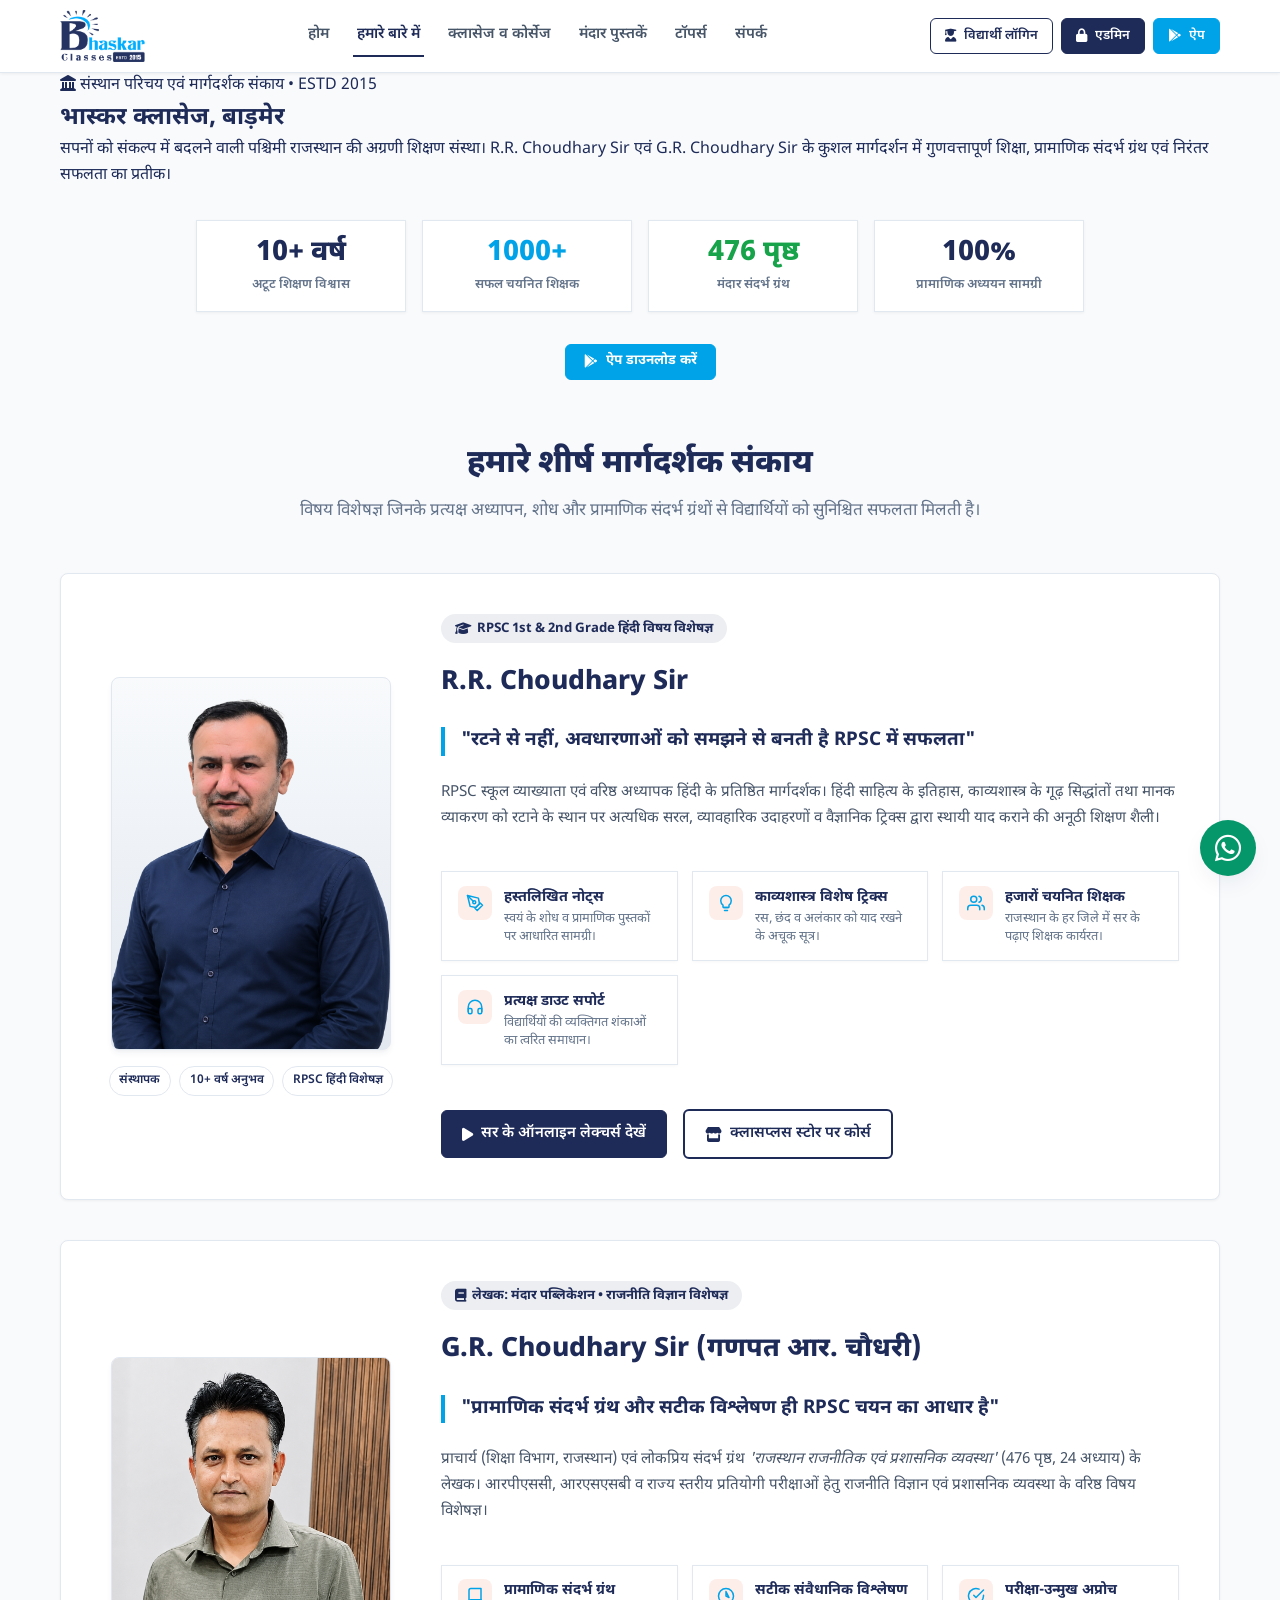
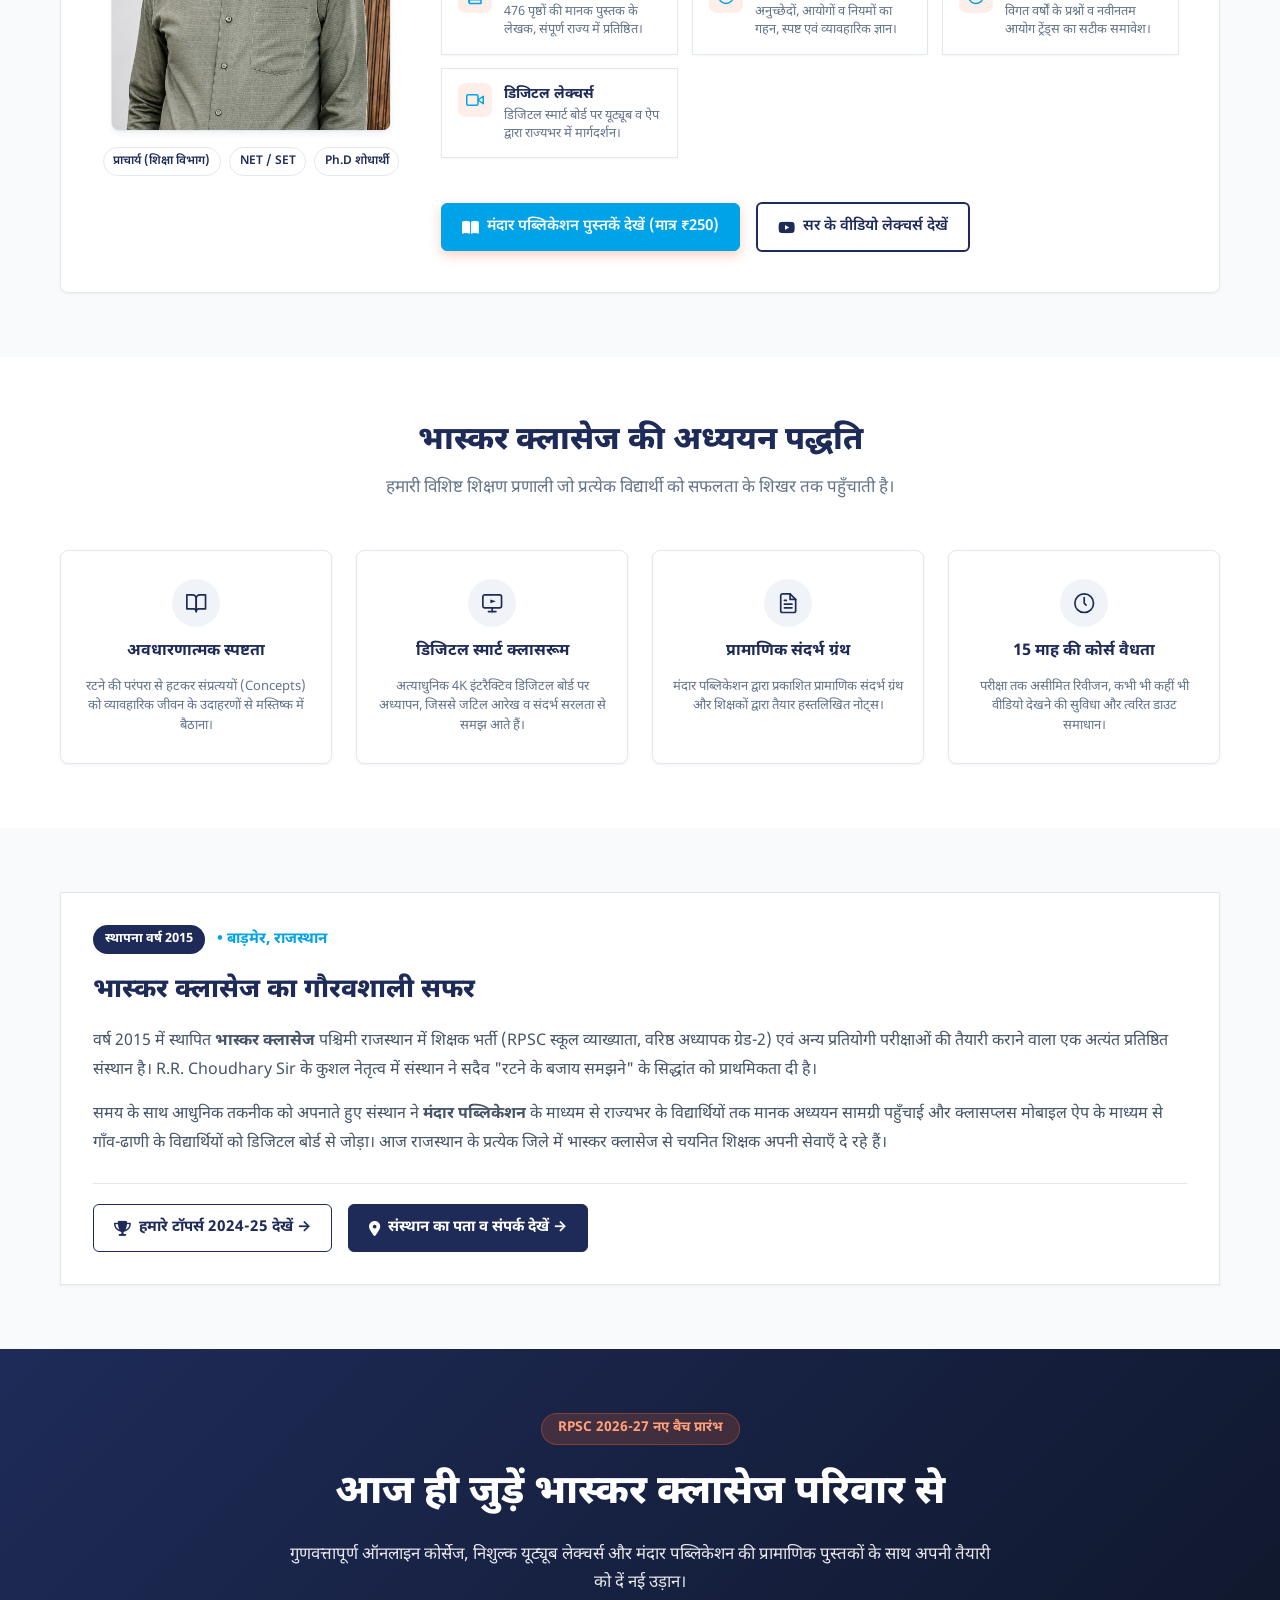
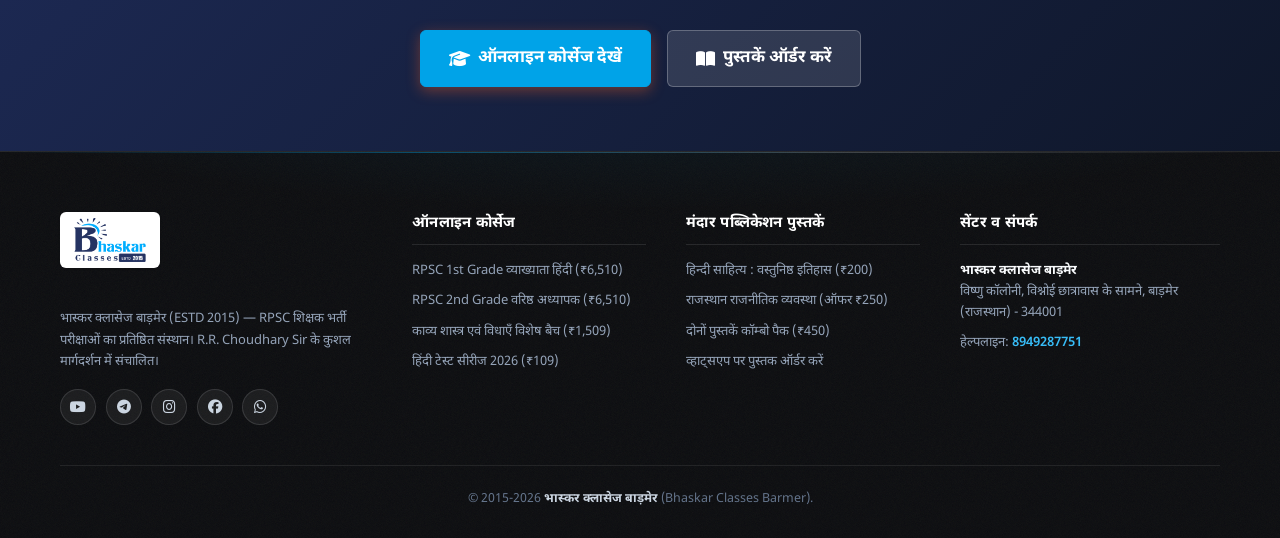
==== commit 4da26457: "fix: remove 2026-27 batch badge and strip text, keep app download button centered" ====
--- a/about.html
+++ b/about.html
@@ -229,9 +229,8 @@
 
   <!-- App Download Strip -->
   <div class="app-strip">
-    <div class="container" style="display: flex; align-items: center; justify-content: center; gap: 1rem; flex-wrap: wrap;">
-      <span>📱 क्लासप्लस मोबाइल ऐप पर लाइव व रिकॉर्डेड क्लासेज उपलब्ध • Org Code: <strong>bysvk</strong></span>
-      <a href="https://sansa.page.link/oC8g" target="_blank" class="btn btn-sm btn-accent" style="font-size: 0.78rem; padding: 4px 12px;">
+    <div class="container" style="display: flex; align-items: center; justify-content: center;">
+      <a href="https://sansa.page.link/oC8g" target="_blank" class="btn btn-sm btn-accent" style="font-size: 0.85rem; padding: 6px 18px; font-weight: 700;">
         <i class="fa-brands fa-google-play"></i> ऐप डाउनलोड करें
       </a>
     </div>
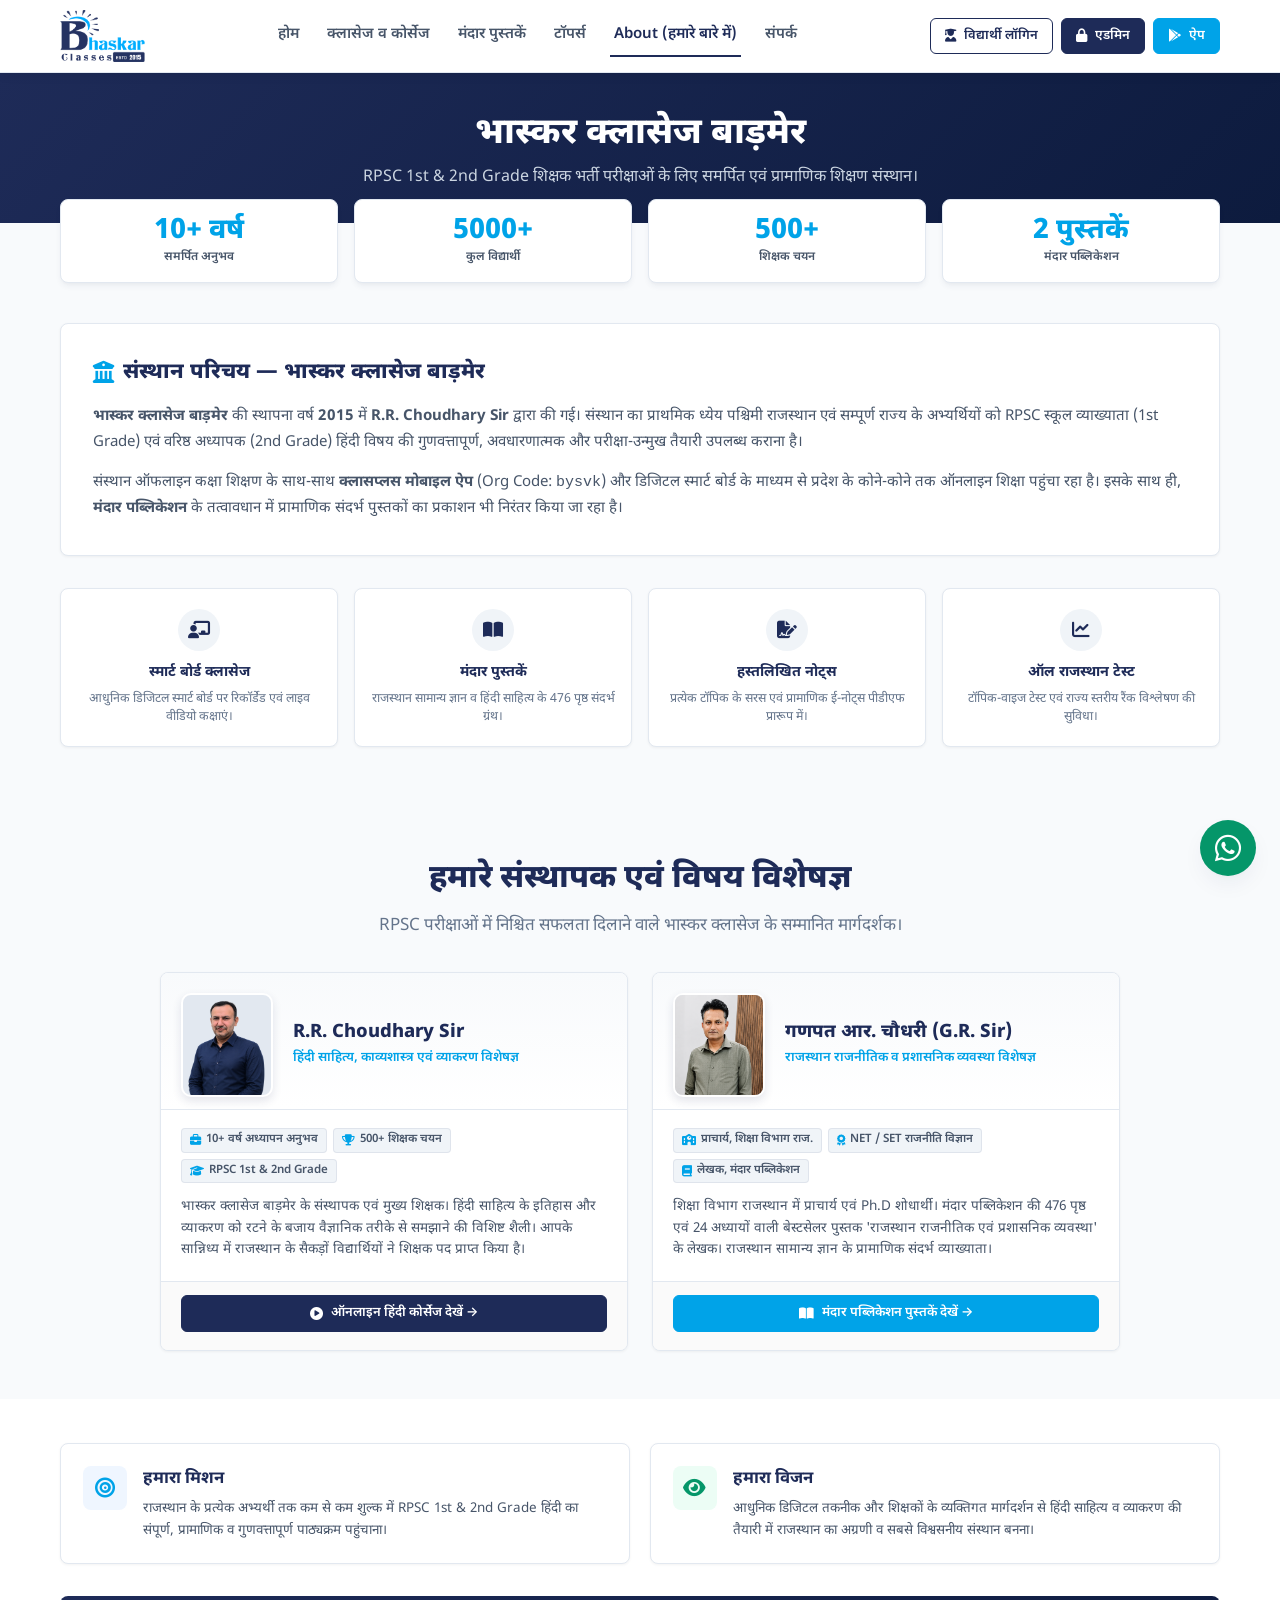
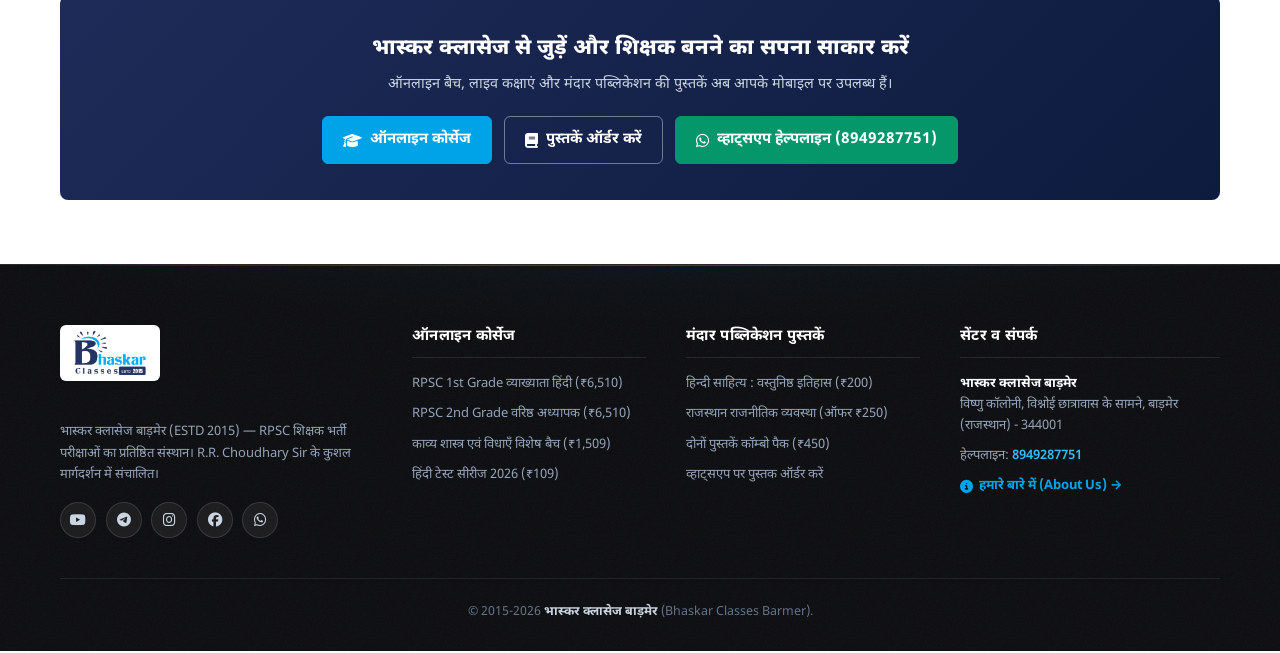
==== commit dce15f57: "Update Play Store download badge design and clean mobile app card content" ====
--- a/about.html
+++ b/about.html
@@ -1,134 +1,427 @@
 <!DOCTYPE html>
-<html lang="hi" dir="ltr">
+<html lang="hi">
 <head>
   <meta charset="UTF-8">
-  <meta name="viewport" content="width=device-width, initial-scale=1.0, maximum-scale=5.0, user-scalable=yes">
-  <meta http-equiv="X-UA-Compatible" content="IE=edge">
-
-  <title>हमारे बारे में • फैकल्टी एवं संस्थान परिचय | भास्कर क्लासेज बाड़मेर</title>
-  <meta name="description" content="भास्कर क्लासेज बाड़मेर (ESTD 2015) - R.R. Choudhary Sir (हिंदी 1st & 2nd Grade) एवं G.R. Choudhary Sir (राजनीति विज्ञान) के कुशल मार्गदर्शन में संचालित प्रतिष्ठित शिक्षण संस्थान।">
-  <meta name="keywords" content="भास्कर क्लासेज बाड़मेर, R.R. Choudhary Sir, G.R. Choudhary Sir, मंदार पब्लिकेशन, RPSC 1st Grade हिंदी, RPSC 2nd Grade हिंदी, राजस्थान राजव्यवस्था">
+  <meta name="viewport" content="width=device-width, initial-scale=1.0, maximum-scale=5.0, viewport-fit=cover">
+  <title>हमारे बारे में | भास्कर क्लासेज बाड़मेर</title>
+  <meta name="description" content="भास्कर क्लासेज बाड़मेर (ESTD 2015) - RPSC 1st & 2nd Grade हिंदी संस्थान। हमारे शिक्षक R.R. Choudhary Sir एवं गणपत आर. चौधरी सर का परिचय, मिशन एवं विशेषताएं।">
+  <meta name="keywords" content="Bhaskar Classes Barmer, भास्कर क्लासेज बाड़मेर, R.R. Choudhary Sir, G.R. Choudhary, मंदार पब्लिकेशन, RPSC Hindi Faculty">
   <meta name="author" content="भास्कर क्लासेज बाड़मेर">
-  <meta name="theme-color" content="#1E2B58">
-
-  <!-- Open Graph -->
-  <meta property="og:title" content="हमारे बारे में • फैकल्टी एवं संस्थान परिचय | भास्कर क्लासेज बाड़मेर">
-  <meta property="og:description" content="R.R. Choudhary Sir एवं G.R. Choudhary Sir के कुशल मार्गदर्शन में संचालित बाड़मेर का नंबर 1 प्रतियोगी संस्थान।">
-  <meta property="og:image" content="bhaskar-brand-logo.png">
-  <meta property="og:type" content="website">
-
-  <!-- Favicon -->
-  <link rel="icon" type="image/png" href="bhaskar logo 222.png">
+  <meta name="robots" content="index, follow">
+  <link rel="canonical" href="https://bhaskarclassesbarmer.com/about.html">
 
   <!-- Fonts & Icons -->
   <link rel="preconnect" href="https://fonts.googleapis.com">
   <link rel="preconnect" href="https://fonts.gstatic.com" crossorigin>
-  <link href="https://fonts.googleapis.com/css2?family=Mukta:wght@400;500;600;700;800&family=Plus+Jakarta+Sans:wght@500;600;700;800&display=swap" rel="stylesheet">
-  <link rel="stylesheet" href="https://cdnjs.cloudflare.com/ajax/libs/font-awesome/6.5.1/css/all.min.css">
-
-  <!-- CSS -->
+  <link href="https://fonts.googleapis.com/css2?family=Inter:wght@400;500;600;700&family=Noto+Sans+Devanagari:wght@400;500;600;700;800&display=swap" rel="stylesheet">
+  <link rel="stylesheet" href="https://cdnjs.cloudflare.com/ajax/libs/font-awesome/6.4.0/css/all.min.css">
   <link rel="stylesheet" href="styles.css">
 
   <style>
-    .faculty-cards-wrap {
-      display: flex;
-      flex-direction: column;
-      gap: 2.5rem;
-    }
-    .faculty-role-badge {
+    /* ==========================================================================
+       ABOUT PAGE - MODERN COMPACT APP-GRADE DESIGN SYSTEM
+       ========================================================================== */
+
+    /* Compact Hero */
+    .about-hero {
+      background: linear-gradient(135deg, var(--color-primary) 0%, #0d1b3e 100%);
+      color: #ffffff;
+      padding: 2.5rem 0 2rem;
+      text-align: center;
+      position: relative;
+    }
+    .about-hero-badge {
       display: inline-flex;
       align-items: center;
       gap: 6px;
-      background: rgba(30, 43, 88, 0.08);
-      color: var(--color-primary-dark);
+      background: rgba(0, 163, 232, 0.15);
+      color: var(--color-accent);
+      border: 1px solid rgba(0, 163, 232, 0.35);
       padding: 4px 14px;
-      border-radius: 20px;
-      font-size: 0.82rem;
+      border-radius: var(--radius-pill);
+      font-size: 0.8125rem;
       font-weight: 700;
-      width: fit-content;
-    }
-    .faculty-quote {
-      font-size: 1.18rem;
+      margin-bottom: 0.65rem;
+    }
+    .about-hero h1 {
+      font-size: clamp(1.6rem, 3.5vw, 2.25rem);
+      font-weight: 800;
+      line-height: 1.25;
+      margin-bottom: 0.5rem;
+      color: #ffffff;
+    }
+    .about-hero p {
+      font-size: clamp(0.875rem, 2vw, 1rem);
+      color: #cbd5e1;
+      max-width: 640px;
+      margin: 0 auto;
+      line-height: 1.6;
+    }
+
+    /* Stats Row */
+    .stats-row {
+      display: grid;
+      grid-template-columns: repeat(4, 1fr);
+      gap: 1rem;
+      margin: -1.5rem auto 2.5rem;
+      position: relative;
+      z-index: 2;
+    }
+    .stat-box {
+      background: #ffffff;
+      border: 1px solid var(--color-border);
+      border-radius: var(--radius-card);
+      padding: 1rem 0.75rem;
+      text-align: center;
+      box-shadow: var(--shadow-md);
+      transition: transform 0.2s ease;
+    }
+    .stat-box:hover {
+      transform: translateY(-2px);
+    }
+    .stat-box .num {
+      font-size: clamp(1.25rem, 2.5vw, 1.75rem);
+      font-weight: 800;
+      color: var(--color-accent);
+      line-height: 1.1;
+      margin-bottom: 0.25rem;
+    }
+    .stat-box .lbl {
+      font-size: 0.75rem;
+      font-weight: 600;
+      color: var(--color-text-secondary);
+      line-height: 1.3;
+    }
+
+    /* About Institute Card */
+    .about-card {
+      background: #ffffff;
+      border: 1px solid var(--color-border);
+      border-radius: var(--radius-card);
+      padding: 2rem;
+      box-shadow: var(--shadow-sm);
+      margin-bottom: 2rem;
+    }
+    .about-card h2 {
+      font-size: 1.35rem;
+      font-weight: 800;
+      color: var(--color-primary);
+      margin-bottom: 0.85rem;
+      display: flex;
+      align-items: center;
+      gap: 8px;
+    }
+    .about-card p {
+      font-size: 0.9375rem;
+      color: var(--color-text-secondary);
+      line-height: 1.75;
+      margin-bottom: 0.85rem;
+    }
+    .about-card p:last-child {
+      margin-bottom: 0;
+    }
+    .highlight-brand {
+      color: var(--color-accent);
       font-weight: 700;
-      color: var(--color-primary-dark);
-      line-height: 1.5;
-      border-left: 4px solid var(--color-accent);
-      padding-left: 1rem;
-      margin: 0.25rem 0 0.5rem;
-    }
-    .faculty-desc {
-      font-size: 0.95rem;
-      line-height: 1.7;
+    }
+
+    /* ==========================================================================
+       TEACHER / FACULTY CARDS (COMPACT & BEAUTIFULLY PROPORTIONED)
+       ========================================================================== */
+    .faculty-section {
+      background-color: var(--color-bg);
+      padding: 3rem 0;
+    }
+    .faculty-cards-grid {
+      display: grid;
+      grid-template-columns: repeat(2, 1fr);
+      gap: 1.5rem;
+      max-width: 960px;
+      margin: 0 auto;
+    }
+    .teacher-card {
+      background: #ffffff;
+      border: 1px solid var(--color-border);
+      border-radius: var(--radius-card);
+      box-shadow: var(--shadow-sm);
+      overflow: hidden;
+      display: flex;
+      flex-direction: column;
+      justify-content: space-between;
+      transition: transform 0.2s ease, box-shadow 0.2s ease, border-color 0.2s ease;
+    }
+    .teacher-card:hover {
+      transform: translateY(-3px);
+      box-shadow: var(--shadow-lg);
+      border-color: var(--color-accent);
+    }
+    .teacher-top {
+      padding: 1.25rem 1.25rem 0.75rem;
+      display: flex;
+      align-items: center;
+      gap: 1.25rem;
+      border-bottom: 1px solid var(--color-border);
+      background: linear-gradient(180deg, #F8FAFC 0%, #FFFFFF 100%);
+    }
+    .teacher-avatar-wrap {
+      width: 92px;
+      height: 104px;
+      border-radius: 10px;
+      overflow: hidden;
+      flex-shrink: 0;
+      border: 2px solid #ffffff;
+      box-shadow: 0 4px 10px rgba(30, 43, 88, 0.12);
+      background: #e2e8f0;
+    }
+    .teacher-avatar-wrap img {
+      width: 100%;
+      height: 100%;
+      object-fit: cover;
+      object-position: top center;
+      display: block;
+    }
+    .teacher-meta {
+      flex: 1;
+      min-width: 0;
+    }
+    .teacher-badge {
+      display: inline-flex;
+      align-items: center;
+      gap: 5px;
+      font-size: 0.7rem;
+      font-weight: 700;
+      padding: 3px 9px;
+      border-radius: var(--radius-pill);
+      margin-bottom: 0.35rem;
+      text-transform: uppercase;
+      letter-spacing: 0.03em;
+    }
+    .teacher-badge.founder {
+      background: #EFF6FF;
+      color: #1E2B58;
+      border: 1px solid #BFDBFE;
+    }
+    .teacher-badge.author {
+      background: #ECFDF5;
+      color: #047857;
+      border: 1px solid #A7F3D0;
+    }
+    .teacher-name {
+      font-size: 1.15rem;
+      font-weight: 800;
+      color: var(--color-primary);
+      line-height: 1.25;
+      margin-bottom: 0.25rem;
+    }
+    .teacher-subject {
+      font-size: 0.8125rem;
+      color: var(--color-accent);
+      font-weight: 600;
+      line-height: 1.35;
+    }
+    .teacher-body {
+      padding: 1.15rem 1.25rem;
+      flex: 1;
+    }
+    .teacher-tags {
+      display: flex;
+      flex-wrap: wrap;
+      gap: 0.4rem;
+      margin-bottom: 0.85rem;
+    }
+    .teacher-tag {
+      display: inline-flex;
+      align-items: center;
+      gap: 5px;
+      font-size: 0.72rem;
+      font-weight: 600;
       color: var(--color-text-secondary);
-      margin-bottom: 0.75rem;
-    }
-    .faculty-pillars {
+      background: var(--color-primary-light);
+      border: 1px solid rgba(30, 43, 88, 0.08);
+      padding: 2px 8px;
+      border-radius: 4px;
+    }
+    .teacher-tag i {
+      color: var(--color-accent);
+      font-size: 0.7rem;
+    }
+    .teacher-bio {
+      font-size: 0.85rem;
+      color: var(--color-text-secondary);
+      line-height: 1.6;
+      margin: 0;
+    }
+    .teacher-footer {
+      padding: 0.85rem 1.25rem 1.15rem;
+      border-top: 1px solid var(--color-border);
+      background: #FAFAFA;
+    }
+
+    /* Feature Grid (Why Choose Us) */
+    .features-4col {
       display: grid;
-      grid-template-columns: repeat(auto-fit, minmax(220px, 1fr));
-      gap: 0.85rem;
-      margin: 0.75rem 0 1.25rem;
-    }
-    .pillar-item {
-      display: flex;
-      align-items: flex-start;
-      gap: 0.75rem;
-      background: var(--color-surface);
+      grid-template-columns: repeat(4, 1fr);
+      gap: 1rem;
+      margin-bottom: 2rem;
+    }
+    .mini-feature-card {
+      background: #ffffff;
       border: 1px solid var(--color-border);
-      border-radius: var(--radius-md);
-      padding: 0.85rem 1rem;
-      box-shadow: 0 1px 3px rgba(0,0,0,0.03);
-    }
-    .pillar-icon {
-      width: 34px;
-      height: 34px;
-      border-radius: 8px;
-      background: rgba(235, 94, 40, 0.1);
-      color: var(--color-accent);
+      border-radius: var(--radius-card);
+      padding: 1.25rem 1rem;
+      text-align: center;
+      box-shadow: var(--shadow-sm);
+    }
+    .mini-feature-icon {
+      width: 42px;
+      height: 42px;
+      border-radius: 50%;
+      background: var(--color-primary-light);
+      color: var(--color-primary);
       display: flex;
       align-items: center;
       justify-content: center;
-      flex-shrink: 0;
-    }
-    .pillar-icon svg {
-      width: 18px;
-      height: 18px;
-    }
-    .pillar-title {
+      font-size: 1.1rem;
+      margin: 0 auto 0.65rem;
+    }
+    .mini-feature-title {
       font-size: 0.9rem;
       font-weight: 700;
-      color: var(--color-primary-dark);
-      margin-bottom: 2px;
-    }
-    .pillar-sub {
-      font-size: 0.8rem;
+      color: var(--color-primary);
+      margin-bottom: 0.35rem;
+    }
+    .mini-feature-desc {
+      font-size: 0.78rem;
       color: var(--color-text-muted);
-      line-height: 1.4;
-    }
-    .history-card {
+      line-height: 1.45;
+      margin: 0;
+    }
+
+    /* Mission Vision Cards */
+    .mv-cards-grid {
+      display: grid;
+      grid-template-columns: 1fr 1fr;
+      gap: 1.25rem;
+      margin-bottom: 2rem;
+    }
+    .mv-box {
       background: #ffffff;
       border: 1px solid var(--color-border);
-      border-radius: var(--radius-lg);
-      padding: 2rem;
+      border-radius: var(--radius-card);
+      padding: 1.35rem;
       box-shadow: var(--shadow-sm);
-    }
+      display: flex;
+      gap: 1rem;
+      align-items: flex-start;
+    }
+    .mv-box-icon {
+      width: 44px;
+      height: 44px;
+      border-radius: 8px;
+      display: flex;
+      align-items: center;
+      justify-content: center;
+      font-size: 1.25rem;
+      flex-shrink: 0;
+    }
+    .mv-box.mission .mv-box-icon {
+      background: #EFF6FF;
+      color: var(--color-accent);
+    }
+    .mv-box.vision .mv-box-icon {
+      background: #ECFDF5;
+      color: var(--color-success);
+    }
+    .mv-box h3 {
+      font-size: 1.05rem;
+      font-weight: 700;
+      color: var(--color-primary);
+      margin-bottom: 0.35rem;
+    }
+    .mv-box p {
+      font-size: 0.84rem;
+      color: var(--color-text-secondary);
+      line-height: 1.6;
+      margin: 0;
+    }
+
+    /* CTA Banner */
+    .about-cta {
+      background: linear-gradient(135deg, var(--color-primary) 0%, #0d1b3e 100%);
+      color: #ffffff;
+      padding: 2.25rem 1.5rem;
+      border-radius: var(--radius-card);
+      text-align: center;
+      margin-bottom: 2rem;
+    }
+    .about-cta h2 {
+      font-size: 1.35rem;
+      font-weight: 800;
+      color: #ffffff;
+      margin-bottom: 0.4rem;
+    }
+    .about-cta p {
+      font-size: 0.9rem;
+      color: #cbd5e1;
+      max-width: 540px;
+      margin: 0 auto 1.25rem;
+    }
+    .about-cta-btns {
+      display: flex;
+      gap: 0.75rem;
+      justify-content: center;
+      flex-wrap: wrap;
+    }
+
+    /* ==========================================================================
+       MOBILE RESPONSIVENESS
+       ========================================================================== */
     @media (max-width: 768px) {
-      .faculty-quote {
-        border-left: none;
-        padding-left: 0;
-        text-align: center;
-      }
-      .faculty-role-badge {
-        margin: 0 auto;
-      }
-      .faculty-desc {
-        text-align: center;
-      }
-      .pillar-item {
-        text-align: left;
-      }
-      .faculty-actions {
-        display: flex;
-        justify-content: center;
+      .about-hero {
+        padding: 1.75rem 1rem 1.5rem;
+      }
+      .stats-row {
+        grid-template-columns: repeat(2, 1fr);
+        gap: 0.65rem;
+        margin: -1rem 0 1.75rem;
+      }
+      .stat-box {
+        padding: 0.75rem 0.5rem;
+      }
+      .about-card {
+        padding: 1.25rem 1rem;
+      }
+      .faculty-cards-grid {
+        grid-template-columns: 1fr;
+        gap: 1.15rem;
+      }
+      .teacher-top {
+        padding: 1rem;
+        gap: 1rem;
+      }
+      .teacher-avatar-wrap {
+        width: 78px;
+        height: 88px;
+      }
+      .teacher-name {
+        font-size: 1.05rem;
+      }
+      .teacher-body {
+        padding: 0.9rem 1rem;
+      }
+      .features-4col {
+        grid-template-columns: repeat(2, 1fr);
+        gap: 0.75rem;
+      }
+      .mv-cards-grid {
+        grid-template-columns: 1fr;
+        gap: 0.85rem;
+      }
+      .about-cta {
+        padding: 1.75rem 1rem;
+      }
+      .about-cta-btns .btn {
+        width: 100%;
       }
     }
   </style>
@@ -145,15 +438,15 @@
       <!-- Desktop Nav Links -->
       <nav class="nav">
         <a href="index.html" class="nav-link">होम</a>
-        <a href="about.html" class="nav-link active">हमारे बारे में</a>
         <a href="classes.html" class="nav-link">क्लासेज व कोर्सेज</a>
         <a href="books.html" class="nav-link">मंदार पुस्तकें</a>
         <a href="toppers.html" class="nav-link">टॉपर्स</a>
+        <a href="about.html" class="nav-link active">About (हमारे बारे में)</a>
         <a href="index.html#contact" class="nav-link">संपर्क</a>
       </nav>
 
       <div class="header-actions">
-        <a href="student-login.html" class="btn btn-sm btn-outline btn-desk">
+        <a href="student.html" class="btn btn-sm btn-outline btn-desk">
           <i class="fa-solid fa-user-graduate"></i> विद्यार्थी लॉगिन
         </a>
         <a href="admin.html" class="btn btn-sm btn-primary btn-desk">
@@ -175,14 +468,14 @@
     <div id="mobileMenu" class="mobile-menu">
       <nav class="mobile-nav">
         <a href="index.html" class="nav-link">होम</a>
-        <a href="about.html" class="nav-link active">हमारे बारे में (संस्थान परिचय)</a>
         <a href="classes.html" class="nav-link">क्लासेज व ऑनलाइन कोर्सेज</a>
         <a href="books.html" class="nav-link special">मंदार पब्लिकेशन पुस्तकें (₹250)</a>
         <a href="toppers.html" class="nav-link">टॉपर्स 2024-25</a>
+        <a href="about.html" class="nav-link active">हमारे बारे में (About Us)</a>
         <a href="index.html#contact" class="nav-link">संपर्क व पता</a>
       </nav>
       <div class="mobile-actions">
-        <a href="student-login.html" class="btn btn-sm btn-outline btn-full">
+        <a href="student.html" class="btn btn-sm btn-outline btn-full">
           <i class="fa-solid fa-user-graduate"></i> विद्यार्थी लॉगिन
         </a>
         <a href="admin.html" class="btn btn-sm btn-primary btn-full">
@@ -195,218 +488,148 @@
     </div>
   </header>
 
-  <!-- ==================== HERO BANNER ==================== -->
-  <section class="page-hero">
+  <!-- ==================== COMPACT HERO BANNER ==================== -->
+  <section class="about-hero">
     <div class="container">
-      <div class="page-hero-badge">
-        <i class="fa-solid fa-landmark"></i> संस्थान परिचय एवं मार्गदर्शक संकाय • ESTD 2015
-      </div>
-      <h1>भास्कर क्लासेज, बाड़मेर</h1>
-      <p>
-        सपनों को संकल्प में बदलने वाली पश्चिमी राजस्थान की अग्रणी शिक्षण संस्था। R.R. Choudhary Sir एवं G.R. Choudhary Sir के कुशल मार्गदर्शन में गुणवत्तापूर्ण शिक्षा, प्रामाणिक संदर्भ ग्रंथ एवं निरंतर सफलता का प्रतीक।
-      </p>
-
-      <div class="hero-metrics" style="justify-content: center; gap: 1rem; margin-top: 2rem; display: flex; flex-wrap: wrap;">
-        <div class="metric-card" style="flex: 1 1 170px; max-width: 210px; padding: 1rem; background: #ffffff; border: 1px solid var(--color-border); border-radius: var(--radius-md); box-shadow: var(--shadow-sm); text-align: center;">
-          <div class="metric-val" style="font-size: 1.75rem; font-weight: 800; color: var(--color-primary-dark); margin-bottom: 3px;">10+ वर्ष</div>
-          <div class="metric-label" style="font-size: 0.8rem; color: var(--color-text-muted); font-weight: 600;">अटूट शिक्षण विश्वास</div>
-        </div>
-        <div class="metric-card" style="flex: 1 1 170px; max-width: 210px; padding: 1rem; background: #ffffff; border: 1px solid var(--color-border); border-radius: var(--radius-md); box-shadow: var(--shadow-sm); text-align: center;">
-          <div class="metric-val" style="font-size: 1.75rem; font-weight: 800; color: var(--color-accent); margin-bottom: 3px;">1000+</div>
-          <div class="metric-label" style="font-size: 0.8rem; color: var(--color-text-muted); font-weight: 600;">सफल चयनित शिक्षक</div>
-        </div>
-        <div class="metric-card" style="flex: 1 1 170px; max-width: 210px; padding: 1rem; background: #ffffff; border: 1px solid var(--color-border); border-radius: var(--radius-md); box-shadow: var(--shadow-sm); text-align: center;">
-          <div class="metric-val" style="font-size: 1.75rem; font-weight: 800; color: #16a34a; margin-bottom: 3px;">476 पृष्ठ</div>
-          <div class="metric-label" style="font-size: 0.8rem; color: var(--color-text-muted); font-weight: 600;">मंदार संदर्भ ग्रंथ</div>
-        </div>
-        <div class="metric-card" style="flex: 1 1 170px; max-width: 210px; padding: 1rem; background: #ffffff; border: 1px solid var(--color-border); border-radius: var(--radius-md); box-shadow: var(--shadow-sm); text-align: center;">
-          <div class="metric-val" style="font-size: 1.75rem; font-weight: 800; color: var(--color-primary); margin-bottom: 3px;">100%</div>
-          <div class="metric-label" style="font-size: 0.8rem; color: var(--color-text-muted); font-weight: 600;">प्रामाणिक अध्ययन सामग्री</div>
-        </div>
-      </div>
+      <h1>भास्कर क्लासेज बाड़मेर</h1>
+      <p>RPSC 1st & 2nd Grade शिक्षक भर्ती परीक्षाओं के लिए समर्पित एवं प्रामाणिक शिक्षण संस्थान।</p>
     </div>
   </section>
 
-  <!-- App Download Strip -->
-  <div class="app-strip">
-    <div class="container" style="display: flex; align-items: center; justify-content: center;">
-      <a href="https://sansa.page.link/oC8g" target="_blank" class="btn btn-sm btn-accent" style="font-size: 0.85rem; padding: 6px 18px; font-weight: 700;">
-        <i class="fa-brands fa-google-play"></i> ऐप डाउनलोड करें
-      </a>
+  <!-- ==================== STATS ROW ==================== -->
+  <div class="container">
+    <div class="stats-row">
+      <div class="stat-box">
+        <div class="num">10+ वर्ष</div>
+        <div class="lbl">समर्पित अनुभव</div>
+      </div>
+      <div class="stat-box">
+        <div class="num">5000+</div>
+        <div class="lbl">कुल विद्यार्थी</div>
+      </div>
+      <div class="stat-box">
+        <div class="num">500+</div>
+        <div class="lbl">शिक्षक चयन</div>
+      </div>
+      <div class="stat-box">
+        <div class="num">2 पुस्तकें</div>
+        <div class="lbl">मंदार पब्लिकेशन</div>
+      </div>
     </div>
   </div>
 
-  <!-- ==================== FACULTY MENTORS SECTION ==================== -->
-  <section id="faculty" class="section">
+  <!-- ==================== ABOUT INSTITUTE ==================== -->
+  <section class="section" style="padding-top: 0; padding-bottom: 2rem;">
     <div class="container">
-      <div class="section-header">
-        <h2 class="section-title">हमारे शीर्ष मार्गदर्शक संकाय</h2>
-        <p class="section-desc">विषय विशेषज्ञ जिनके प्रत्यक्ष अध्यापन, शोध और प्रामाणिक संदर्भ ग्रंथों से विद्यार्थियों को सुनिश्चित सफलता मिलती है।</p>
-      </div>
-
-      <div class="faculty-cards-wrap">
-
+      <div class="about-card">
+        <h2>
+          <i class="fa-solid fa-building-columns highlight-brand"></i> संस्थान परिचय — भास्कर क्लासेज बाड़मेर
+        </h2>
+        <p>
+          <strong>भास्कर क्लासेज बाड़मेर</strong> की स्थापना वर्ष <strong>2015</strong> में <strong>R.R. Choudhary Sir</strong> द्वारा की गई। संस्थान का प्राथमिक ध्येय पश्चिमी राजस्थान एवं सम्पूर्ण राज्य के अभ्यर्थियों को RPSC स्कूल व्याख्याता (1st Grade) एवं वरिष्ठ अध्यापक (2nd Grade) हिंदी विषय की गुणवत्तापूर्ण, अवधारणात्मक और परीक्षा-उन्मुख तैयारी उपलब्ध कराना है।
+        </p>
+        <p>
+          संस्थान ऑफलाइन कक्षा शिक्षण के साथ-साथ <strong>क्लासप्लस मोबाइल ऐप</strong> (Org Code: <code>bysvk</code>) और डिजिटल स्मार्ट बोर्ड के माध्यम से प्रदेश के कोने-कोने तक ऑनलाइन शिक्षा पहुंचा रहा है। इसके साथ ही, <strong>मंदार पब्लिकेशन</strong> के तत्वावधान में प्रामाणिक संदर्भ पुस्तकों का प्रकाशन भी निरंतर किया जा रहा है।
+        </p>
+      </div>
+
+      <!-- 4 Features Grid -->
+      <div class="features-4col">
+        <div class="mini-feature-card">
+          <div class="mini-feature-icon"><i class="fa-solid fa-chalkboard-user"></i></div>
+          <div class="mini-feature-title">स्मार्ट बोर्ड क्लासेज</div>
+          <p class="mini-feature-desc">आधुनिक डिजिटल स्मार्ट बोर्ड पर रिकॉर्डेड एवं लाइव वीडियो कक्षाएं।</p>
+        </div>
+        <div class="mini-feature-card">
+          <div class="mini-feature-icon"><i class="fa-solid fa-book-open"></i></div>
+          <div class="mini-feature-title">मंदार पुस्तकें</div>
+          <p class="mini-feature-desc">राजस्थान सामान्य ज्ञान व हिंदी साहित्य के 476 पृष्ठ संदर्भ ग्रंथ।</p>
+        </div>
+        <div class="mini-feature-card">
+          <div class="mini-feature-icon"><i class="fa-solid fa-file-signature"></i></div>
+          <div class="mini-feature-title">हस्तलिखित नोट्स</div>
+          <p class="mini-feature-desc">प्रत्येक टॉपिक के सरस एवं प्रामाणिक ई-नोट्स पीडीएफ प्रारूप में।</p>
+        </div>
+        <div class="mini-feature-card">
+          <div class="mini-feature-icon"><i class="fa-solid fa-chart-line"></i></div>
+          <div class="mini-feature-title">ऑल राजस्थान टेस्ट</div>
+          <p class="mini-feature-desc">टॉपिक-वाइज टेस्ट एवं राज्य स्तरीय रैंक विश्लेषण की सुविधा।</p>
+        </div>
+      </div>
+    </div>
+  </section>
+
+  <!-- ==================== FACULTY CARDS SECTION ==================== -->
+  <section class="faculty-section" id="faculty">
+    <div class="container">
+      <div class="section-header" style="margin-bottom: 2rem;">
+        <h2 class="section-title">हमारे संस्थापक एवं विषय विशेषज्ञ</h2>
+        <p class="section-desc">RPSC परीक्षाओं में निश्चित सफलता दिलाने वाले भास्कर क्लासेज के सम्मानित मार्गदर्शक।</p>
+      </div>
+
+      <div class="faculty-cards-grid">
+        
         <!-- Teacher Card 1: R.R. Choudhary Sir -->
-        <div class="faculty-card">
-          <!-- Photo Column -->
-          <div class="faculty-photo-wrap">
-            <div class="faculty-photo">
-              <img src="R.R. Choudhary Sir.png" alt="R.R. Choudhary Sir" onerror="this.onerror=null; this.src='rr_choudhary_sir.png';">
+        <div class="teacher-card">
+          <div>
+            <div class="teacher-top">
+              <div class="teacher-avatar-wrap">
+                <img src="R.R. Choudhary Sir.png" alt="R.R. Choudhary Sir" loading="lazy">
+              </div>
+              <div class="teacher-meta">
+                <h3 class="teacher-name">R.R. Choudhary Sir</h3>
+                <div class="teacher-subject">हिंदी साहित्य, काव्यशास्त्र एवं व्याकरण विशेषज्ञ</div>
+              </div>
             </div>
-            <div class="faculty-badges">
-              <span>संस्थापक</span>
-              <span>10+ वर्ष अनुभव</span>
-              <span>RPSC हिंदी विशेषज्ञ</span>
+
+            <div class="teacher-body">
+              <div class="teacher-tags">
+                <span class="teacher-tag"><i class="fa-solid fa-briefcase"></i> 10+ वर्ष अध्यापन अनुभव</span>
+                <span class="teacher-tag"><i class="fa-solid fa-trophy"></i> 500+ शिक्षक चयन</span>
+                <span class="teacher-tag"><i class="fa-solid fa-graduation-cap"></i> RPSC 1st & 2nd Grade</span>
+              </div>
+              <p class="teacher-bio">
+                भास्कर क्लासेज बाड़मेर के संस्थापक एवं मुख्य शिक्षक। हिंदी साहित्य के इतिहास और व्याकरण को रटने के बजाय वैज्ञानिक तरीके से समझाने की विशिष्ट शैली। आपके सान्निध्य में राजस्थान के सैकड़ों विद्यार्थियों ने शिक्षक पद प्राप्त किया है।
+              </p>
             </div>
           </div>
 
-          <!-- Content Column -->
-          <div class="faculty-content">
-            <div class="faculty-role-badge">
-              <i class="fa-solid fa-graduation-cap"></i> RPSC 1st &amp; 2nd Grade हिंदी विषय विशेषज्ञ
-            </div>
-            <h3 style="font-size: 1.65rem; font-weight: 800; color: var(--color-primary-dark); margin: 0.2rem 0;">
-              R.R. Choudhary Sir
-            </h3>
-            <blockquote class="faculty-quote">
-              "रटने से नहीं, अवधारणाओं को समझने से बनती है RPSC में सफलता"
-            </blockquote>
-            <p class="faculty-desc">
-              RPSC स्कूल व्याख्याता एवं वरिष्ठ अध्यापक हिंदी के प्रतिष्ठित मार्गदर्शक। हिंदी साहित्य के इतिहास, काव्यशास्त्र के गूढ़ सिद्धांतों तथा मानक व्याकरण को रटाने के स्थान पर अत्यधिक सरल, व्यावहारिक उदाहरणों व वैज्ञानिक ट्रिक्स द्वारा स्थायी याद कराने की अनूठी शिक्षण शैली।
-            </p>
-
-            <div class="faculty-pillars">
-              <div class="pillar-item">
-                <div class="pillar-icon">
-                  <svg viewBox="0 0 24 24" fill="none" stroke="currentColor" stroke-width="2" stroke-linecap="round" stroke-linejoin="round"><path d="M12 19l7-7 3 3-7 7-3-3z"></path><path d="M18 13l-1.5-7.5L2 2l3.5 14.5L13 18l5-5z"></path><path d="M2 2l7.586 7.586"></path><circle cx="11" cy="11" r="2"></circle></svg>
-                </div>
-                <div>
-                  <div class="pillar-title">हस्तलिखित नोट्स</div>
-                  <div class="pillar-sub">स्वयं के शोध व प्रामाणिक पुस्तकों पर आधारित सामग्री।</div>
-                </div>
+          <div class="teacher-footer">
+            <a href="classes.html" class="btn btn-sm btn-primary btn-full">
+              <i class="fa-solid fa-circle-play"></i> ऑनलाइन हिंदी कोर्सेज देखें &rarr;
+            </a>
+          </div>
+        </div>
+
+        <!-- Teacher Card 2: Ganpat R. Choudhary Sir -->
+        <div class="teacher-card">
+          <div>
+            <div class="teacher-top">
+              <div class="teacher-avatar-wrap">
+                <img src="gr_choudhary_sir.png" alt="गणपत आर. चौधरी सर" loading="lazy">
               </div>
-
-              <div class="pillar-item">
-                <div class="pillar-icon">
-                  <svg viewBox="0 0 24 24" fill="none" stroke="currentColor" stroke-width="2" stroke-linecap="round" stroke-linejoin="round"><path d="M9 18h6"></path><path d="M10 22h4"></path><path d="M12 2a7 7 0 0 0-7 7c0 2.38 1.19 4.47 3 5.74V17a1 1 0 0 0 1 1h6a1 1 0 0 0 1-1v-2.26c1.81-1.27 3-3.36 3-5.74a7 7 0 0 0-7-7z"></path></svg>
-                </div>
-                <div>
-                  <div class="pillar-title">काव्यशास्त्र विशेष ट्रिक्स</div>
-                  <div class="pillar-sub">रस, छंद व अलंकार को याद रखने के अचूक सूत्र।</div>
-                </div>
-              </div>
-
-              <div class="pillar-item">
-                <div class="pillar-icon">
-                  <svg viewBox="0 0 24 24" fill="none" stroke="currentColor" stroke-width="2" stroke-linecap="round" stroke-linejoin="round"><path d="M17 21v-2a4 4 0 0 0-4-4H5a4 4 0 0 0-4 4v2"></path><circle cx="9" cy="7" r="4"></circle><path d="M23 21v-2a4 4 0 0 0-3-3.87"></path><path d="M16 3.13a4 4 0 0 1 0 7.75"></path></svg>
-                </div>
-                <div>
-                  <div class="pillar-title">हजारों चयनित शिक्षक</div>
-                  <div class="pillar-sub">राजस्थान के हर जिले में सर के पढ़ाए शिक्षक कार्यरत।</div>
-                </div>
-              </div>
-
-              <div class="pillar-item">
-                <div class="pillar-icon">
-                  <svg viewBox="0 0 24 24" fill="none" stroke="currentColor" stroke-width="2" stroke-linecap="round" stroke-linejoin="round"><path d="M3 18v-6a9 9 0 0 1 18 0v6"></path><path d="M21 19a2 2 0 0 1-2 2h-1a2 2 0 0 1-2-2v-3a2 2 0 0 1 2-2h3zM3 19a2 2 0 0 0 2 2h1a2 2 0 0 0 2-2v-3a2 2 0 0 0-2-2H3z"></path></svg>
-                </div>
-                <div>
-                  <div class="pillar-title">प्रत्यक्ष डाउट सपोर्ट</div>
-                  <div class="pillar-sub">विद्यार्थियों की व्यक्तिगत शंकाओं का त्वरित समाधान।</div>
-                </div>
+              <div class="teacher-meta">
+                <h3 class="teacher-name">गणपत आर. चौधरी (G.R. Sir)</h3>
+                <div class="teacher-subject">राजस्थान राजनीतिक व प्रशासनिक व्यवस्था विशेषज्ञ</div>
               </div>
             </div>
 
-            <div class="faculty-actions" style="display: flex; gap: 1rem; flex-wrap: wrap;">
-              <a href="classes.html" class="btn btn-primary">
-                <i class="fa-solid fa-play"></i> सर के ऑनलाइन लेक्चर्स देखें
-              </a>
-              <a href="https://bysvk.courses.store/" target="_blank" class="btn btn-outline" style="border-width: 2px;">
-                <i class="fa-solid fa-store"></i> क्लासप्लस स्टोर पर कोर्स
-              </a>
+            <div class="teacher-body">
+              <div class="teacher-tags">
+                <span class="teacher-tag"><i class="fa-solid fa-school"></i> प्राचार्य, शिक्षा विभाग राज.</span>
+                <span class="teacher-tag"><i class="fa-solid fa-award"></i> NET / SET राजनीति विज्ञान</span>
+                <span class="teacher-tag"><i class="fa-solid fa-book"></i> लेखक, मंदार पब्लिकेशन</span>
+              </div>
+              <p class="teacher-bio">
+                शिक्षा विभाग राजस्थान में प्राचार्य एवं Ph.D शोधार्थी। मंदार पब्लिकेशन की 476 पृष्ठ एवं 24 अध्यायों वाली बेस्टसेलर पुस्तक 'राजस्थान राजनीतिक एवं प्रशासनिक व्यवस्था' के लेखक। राजस्थान सामान्य ज्ञान के प्रामाणिक संदर्भ व्याख्याता।
+              </p>
             </div>
           </div>
-        </div>
-
-        <!-- Teacher Card 2: G.R. Choudhary Sir (गणपत आर. चौधरी) -->
-        <div class="faculty-card">
-          <!-- Photo Column -->
-          <div class="faculty-photo-wrap">
-            <div class="faculty-photo">
-              <img src="gr_choudhary_sir.png" alt="G.R. Choudhary Sir - गणपत आर. चौधरी" onerror="this.onerror=null; this.src='ChatGPT Image Jun 17, 2026, 07_38_23 PM.png';">
-            </div>
-            <div class="faculty-badges">
-              <span>प्राचार्य (शिक्षा विभाग)</span>
-              <span>NET / SET</span>
-              <span>Ph.D शोधार्थी</span>
-            </div>
-          </div>
-
-          <!-- Content Column -->
-          <div class="faculty-content">
-            <div class="faculty-role-badge">
-              <i class="fa-solid fa-book"></i> लेखक: मंदार पब्लिकेशन • राजनीति विज्ञान विशेषज्ञ
-            </div>
-            <h3 style="font-size: 1.65rem; font-weight: 800; color: var(--color-primary-dark); margin: 0.2rem 0;">
-              G.R. Choudhary Sir (गणपत आर. चौधरी)
-            </h3>
-            <blockquote class="faculty-quote">
-              "प्रामाणिक संदर्भ ग्रंथ और सटीक विश्लेषण ही RPSC चयन का आधार है"
-            </blockquote>
-            <p class="faculty-desc">
-              प्राचार्य (शिक्षा विभाग, राजस्थान) एवं लोकप्रिय संदर्भ ग्रंथ <em>'राजस्थान राजनीतिक एवं प्रशासनिक व्यवस्था'</em> (476 पृष्ठ, 24 अध्याय) के लेखक। आरपीएससी, आरएसएसबी व राज्य स्तरीय प्रतियोगी परीक्षाओं हेतु राजनीति विज्ञान एवं प्रशासनिक व्यवस्था के वरिष्ठ विषय विशेषज्ञ।
-            </p>
-
-            <div class="faculty-pillars">
-              <div class="pillar-item">
-                <div class="pillar-icon">
-                  <svg viewBox="0 0 24 24" fill="none" stroke="currentColor" stroke-width="2" stroke-linecap="round" stroke-linejoin="round"><path d="M4 19.5A2.5 2.5 0 0 1 6.5 17H20"></path><path d="M6.5 2H20v20H6.5A2.5 2.5 0 0 1 4 19.5v-15A2.5 2.5 0 0 1 6.5 2z"></path></svg>
-                </div>
-                <div>
-                  <div class="pillar-title">प्रामाणिक संदर्भ ग्रंथ</div>
-                  <div class="pillar-sub">476 पृष्ठों की मानक पुस्तक के लेखक, संपूर्ण राज्य में प्रतिष्ठित।</div>
-                </div>
-              </div>
-
-              <div class="pillar-item">
-                <div class="pillar-icon">
-                  <svg viewBox="0 0 24 24" fill="none" stroke="currentColor" stroke-width="2" stroke-linecap="round" stroke-linejoin="round"><circle cx="12" cy="12" r="10"></circle><polygon points="12 6 12 12 16 14"></polygon></svg>
-                </div>
-                <div>
-                  <div class="pillar-title">सटीक संवैधानिक विश्लेषण</div>
-                  <div class="pillar-sub">अनुच्छेदों, आयोगों व नियमों का गहन, स्पष्ट एवं व्यावहारिक ज्ञान।</div>
-                </div>
-              </div>
-
-              <div class="pillar-item">
-                <div class="pillar-icon">
-                  <svg viewBox="0 0 24 24" fill="none" stroke="currentColor" stroke-width="2" stroke-linecap="round" stroke-linejoin="round"><path d="M22 11.08V12a10 10 0 1 1-5.93-9.14"></path><polyline points="22 4 12 14.01 9 11.01"></polyline></svg>
-                </div>
-                <div>
-                  <div class="pillar-title">परीक्षा-उन्मुख अप्रोच</div>
-                  <div class="pillar-sub">विगत वर्षों के प्रश्नों व नवीनतम आयोग ट्रेंड्स का सटीक समावेश।</div>
-                </div>
-              </div>
-
-              <div class="pillar-item">
-                <div class="pillar-icon">
-                  <svg viewBox="0 0 24 24" fill="none" stroke="currentColor" stroke-width="2" stroke-linecap="round" stroke-linejoin="round"><polygon points="23 7 16 12 23 17 23 7"></polygon><rect x="1" y="5" width="15" height="14" rx="2" ry="2"></rect></svg>
-                </div>
-                <div>
-                  <div class="pillar-title">डिजिटल लेक्चर्स</div>
-                  <div class="pillar-sub">डिजिटल स्मार्ट बोर्ड पर यूट्यूब व ऐप द्वारा राज्यभर में मार्गदर्शन।</div>
-                </div>
-              </div>
-            </div>
-
-            <div class="faculty-actions" style="display: flex; gap: 1rem; flex-wrap: wrap;">
-              <a href="books.html" class="btn btn-accent" style="box-shadow: 0 4px 12px rgba(235, 94, 40, 0.3);">
-                <i class="fa-solid fa-book-open"></i> मंदार पब्लिकेशन पुस्तकें देखें (मात्र ₹250)
-              </a>
-              <a href="classes.html" class="btn btn-outline" style="border-width: 2px;">
-                <i class="fa-brands fa-youtube"></i> सर के वीडियो लेक्चर्स देखें
-              </a>
-            </div>
+
+          <div class="teacher-footer">
+            <a href="books.html" class="btn btn-sm btn-accent btn-full">
+              <i class="fa-solid fa-book-open"></i> मंदार पब्लिकेशन पुस्तकें देखें &rarr;
+            </a>
           </div>
         </div>
 
@@ -414,99 +637,42 @@
     </div>
   </section>
 
-  <!-- ==================== INSTITUTE VALUES & PEDAGOGY ==================== -->
-  <section class="section section-alt">
+  <!-- ==================== MISSION & VISION ==================== -->
+  <section class="section" style="padding: 2.75rem 0 2rem;">
     <div class="container">
-      <div class="section-header">
-        <h2 class="section-title">भास्कर क्लासेज की अध्ययन पद्धति</h2>
-        <p class="section-desc">हमारी विशिष्ट शिक्षण प्रणाली जो प्रत्येक विद्यार्थी को सफलता के शिखर तक पहुँचाती है।</p>
-      </div>
-
-      <div class="features-grid">
-        <div class="feature-card">
-          <div class="feature-icon">
-            <svg viewBox="0 0 24 24" fill="none" stroke="currentColor" stroke-width="1.8" stroke-linecap="round" stroke-linejoin="round"><path d="M2 3h6a4 4 0 0 1 4 4v14a3 3 0 0 0-3-3H2z"></path><path d="M22 3h-6a4 4 0 0 0-4 4v14a3 3 0 0 1 3-3h7z"></path></svg>
+      <div class="mv-cards-grid">
+        <div class="mv-box mission">
+          <div class="mv-box-icon"><i class="fa-solid fa-bullseye"></i></div>
+          <div>
+            <h3>हमारा मिशन</h3>
+            <p>राजस्थान के प्रत्येक अभ्यर्थी तक कम से कम शुल्क में RPSC 1st & 2nd Grade हिंदी का संपूर्ण, प्रामाणिक व गुणवत्तापूर्ण पाठ्यक्रम पहुंचाना।</p>
           </div>
-          <h3 class="feature-title">अवधारणात्मक स्पष्टता</h3>
-          <p class="feature-desc">रटने की परंपरा से हटकर संप्रत्ययों (Concepts) को व्यावहारिक जीवन के उदाहरणों से मस्तिष्क में बैठाना।</p>
-        </div>
-
-        <div class="feature-card">
-          <div class="feature-icon">
-            <svg viewBox="0 0 24 24" fill="none" stroke="currentColor" stroke-width="1.8" stroke-linecap="round" stroke-linejoin="round"><rect x="2" y="3" width="20" height="14" rx="2"></rect><line x1="8" y1="21" x2="16" y2="21"></line><line x1="12" y1="17" x2="12" y2="21"></line><polygon points="10 8 16 10 10 12 10 8" fill="currentColor" stroke="none"></polygon></svg>
+        </div>
+
+        <div class="mv-box vision">
+          <div class="mv-box-icon"><i class="fa-solid fa-eye"></i></div>
+          <div>
+            <h3>हमारा विजन</h3>
+            <p>आधुनिक डिजिटल तकनीक और शिक्षकों के व्यक्तिगत मार्गदर्शन से हिंदी साहित्य व व्याकरण की तैयारी में राजस्थान का अग्रणी व सबसे विश्वसनीय संस्थान बनना।</p>
           </div>
-          <h3 class="feature-title">डिजिटल स्मार्ट क्लासरूम</h3>
-          <p class="feature-desc">अत्याधुनिक 4K इंटरैक्टिव डिजिटल बोर्ड पर अध्यापन, जिससे जटिल आरेख व संदर्भ सरलता से समझ आते हैं।</p>
-        </div>
-
-        <div class="feature-card">
-          <div class="feature-icon">
-            <svg viewBox="0 0 24 24" fill="none" stroke="currentColor" stroke-width="1.8" stroke-linecap="round" stroke-linejoin="round"><path d="M14 2H6a2 2 0 0 0-2 2v16a2 2 0 0 0 2 2h12a2 2 0 0 0 2-2V8z"></path><polyline points="14 2 14 8 20 8"></polyline><line x1="16" y1="13" x2="8" y2="13"></line><line x1="16" y1="17" x2="8" y2="17"></line><polyline points="10 9 9 9 8 9"></polyline></svg>
-          </div>
-          <h3 class="feature-title">प्रामाणिक संदर्भ ग्रंथ</h3>
-          <p class="feature-desc">मंदार पब्लिकेशन द्वारा प्रकाशित प्रामाणिक संदर्भ ग्रंथ और शिक्षकों द्वारा तैयार हस्तलिखित नोट्स।</p>
-        </div>
-
-        <div class="feature-card">
-          <div class="feature-icon">
-            <svg viewBox="0 0 24 24" fill="none" stroke="currentColor" stroke-width="1.8" stroke-linecap="round" stroke-linejoin="round"><circle cx="12" cy="12" r="10"></circle><polyline points="12 6 12 12 14 14"></polyline></svg>
-          </div>
-          <h3 class="feature-title">15 माह की कोर्स वैधता</h3>
-          <p class="feature-desc">परीक्षा तक असीमित रिवीजन, कभी भी कहीं भी वीडियो देखने की सुविधा और त्वरित डाउट समाधान।</p>
-        </div>
-      </div>
-    </div>
-  </section>
-
-  <!-- ==================== HISTORY & STORY ==================== -->
-  <section class="section">
-    <div class="container">
-      <div class="history-card">
-        <div style="display: flex; align-items: center; gap: 12px; margin-bottom: 1rem;">
-          <span style="background: var(--color-primary); color: #ffffff; padding: 4px 12px; border-radius: 20px; font-size: 0.8rem; font-weight: 700;">स्थापना वर्ष 2015</span>
-          <span style="color: var(--color-accent); font-weight: 700; font-size: 0.95rem;">• बाड़मेर, राजस्थान</span>
-        </div>
-        <h2 style="font-size: 1.65rem; font-weight: 800; color: var(--color-primary-dark); margin-bottom: 1rem;">
-          भास्कर क्लासेज का गौरवशाली सफर
-        </h2>
-        <p style="font-size: 1rem; line-height: 1.8; color: var(--color-text-secondary); margin-bottom: 1rem;">
-          वर्ष 2015 में स्थापित <strong>भास्कर क्लासेज</strong> पश्चिमी राजस्थान में शिक्षक भर्ती (RPSC स्कूल व्याख्याता, वरिष्ठ अध्यापक ग्रेड-2) एवं अन्य प्रतियोगी परीक्षाओं की तैयारी कराने वाला एक अत्यंत प्रतिष्ठित संस्थान है। R.R. Choudhary Sir के कुशल नेतृत्व में संस्थान ने सदैव "रटने के बजाय समझने" के सिद्धांत को प्राथमिकता दी है।
-        </p>
-        <p style="font-size: 1rem; line-height: 1.8; color: var(--color-text-secondary); margin-bottom: 1.5rem;">
-          समय के साथ आधुनिक तकनीक को अपनाते हुए संस्थान ने <strong>मंदार पब्लिकेशन</strong> के माध्यम से राज्यभर के विद्यार्थियों तक मानक अध्ययन सामग्री पहुँचाई और क्लासप्लस मोबाइल ऐप के माध्यम से गाँव-ढाणी के विद्यार्थियों को डिजिटल बोर्ड से जोड़ा। आज राजस्थान के प्रत्येक जिले में भास्कर क्लासेज से चयनित शिक्षक अपनी सेवाएँ दे रहे हैं।
-        </p>
-
-        <div style="display: flex; gap: 1rem; flex-wrap: wrap; border-top: 1px solid var(--color-border); padding-top: 1.25rem;">
-          <a href="toppers.html" class="btn btn-outline" style="font-weight: 700;">
-            <i class="fa-solid fa-trophy"></i> हमारे टॉपर्स 2024-25 देखें &rarr;
+        </div>
+      </div>
+
+      <!-- CTA Banner -->
+      <div class="about-cta">
+        <h2>भास्कर क्लासेज से जुड़ें और शिक्षक बनने का सपना साकार करें</h2>
+        <p>ऑनलाइन बैच, लाइव कक्षाएं और मंदार पब्लिकेशन की पुस्तकें अब आपके मोबाइल पर उपलब्ध हैं।</p>
+        <div class="about-cta-btns">
+          <a href="classes.html" class="btn btn-accent" style="font-weight: 700;">
+            <i class="fa-solid fa-graduation-cap"></i> ऑनलाइन कोर्सेज
           </a>
-          <a href="index.html#contact" class="btn btn-primary" style="font-weight: 700;">
-            <i class="fa-solid fa-location-dot"></i> संस्थान का पता व संपर्क देखें &rarr;
+          <a href="books.html" class="btn btn-outline-white" style="font-weight: 700;">
+            <i class="fa-solid fa-book"></i> पुस्तकें ऑर्डर करें
           </a>
-        </div>
-      </div>
-    </div>
-  </section>
-
-  <!-- ==================== CALL TO ACTION ==================== -->
-  <section class="section" style="background: linear-gradient(135deg, #1E2B58 0%, #0F172A 100%); color: #ffffff; text-align: center; padding: 4rem 0;">
-    <div class="container" style="max-width: 740px;">
-      <span style="display: inline-block; background: rgba(235, 94, 40, 0.2); color: #FFA07A; padding: 4px 16px; border-radius: 20px; font-size: 0.85rem; font-weight: 700; margin-bottom: 1rem; border: 1px solid rgba(235, 94, 40, 0.4);">
-        RPSC 2026-27 नए बैच प्रारंभ
-      </span>
-      <h2 style="font-size: clamp(1.8rem, 4vw, 2.5rem); font-weight: 800; margin-bottom: 1rem; color: #ffffff;">
-        आज ही जुड़ें भास्कर क्लासेज परिवार से
-      </h2>
-      <p style="font-size: 1.05rem; opacity: 0.9; line-height: 1.7; margin-bottom: 2rem;">
-        गुणवत्तापूर्ण ऑनलाइन कोर्सेज, निशुल्क यूट्यूब लेक्चर्स और मंदार पब्लिकेशन की प्रामाणिक पुस्तकों के साथ अपनी तैयारी को दें नई उड़ान।
-      </p>
-      <div style="display: flex; gap: 1rem; justify-content: center; flex-wrap: wrap;">
-        <a href="classes.html" class="btn btn-lg btn-accent" style="font-weight: 700; box-shadow: 0 4px 14px rgba(235, 94, 40, 0.4);">
-          <i class="fa-solid fa-graduation-cap"></i> ऑनलाइन कोर्सेज देखें
-        </a>
-        <a href="books.html" class="btn btn-lg" style="background: rgba(255,255,255,0.12); color: #ffffff; border: 1px solid rgba(255,255,255,0.25); font-weight: 700;">
-          <i class="fa-solid fa-book-open"></i> पुस्तकें ऑर्डर करें
-        </a>
+          <a href="https://wa.me/918949287751?text=नमस्ते%20भास्कर%20क्लासेज,%20मुझे%20कोर्स%20और%20पुस्तकों%20की%20जानकारी%20चाहिए।" target="_blank" class="btn btn-success" style="font-weight: 700;">
+            <i class="fa-brands fa-whatsapp"></i> व्हाट्सएप हेल्पलाइन (8949287751)
+          </a>
+        </div>
       </div>
     </div>
   </section>
@@ -517,7 +683,7 @@
       <div class="footer-grid">
         <!-- Col 1 -->
         <div>
-          <a href="#home" style="display: inline-block; background: #ffffff; padding: 6px 14px; border-radius: var(--radius-btn); margin-bottom: 1rem; box-shadow: var(--shadow-sm);" aria-label="भास्कर क्लासेज बाड़मेर">
+          <a href="index.html" style="display: inline-block; background: #ffffff; padding: 6px 14px; border-radius: var(--radius-btn); margin-bottom: 1rem; box-shadow: var(--shadow-sm);" aria-label="भास्कर क्लासेज बाड़मेर">
             <img src="new logo for the web.png" alt="भास्कर क्लासेज बाड़मेर" style="height: 44px; width: auto; display: block;" onerror="this.onerror=null; this.src='bhaskar-logo.png';">
           </a>
           <p class="footer-desc">
@@ -549,8 +715,8 @@
           <ul class="footer-links">
             <li><a href="books.html">हिन्दी साहित्य : वस्तुनिष्ठ इतिहास (₹200)</a></li>
             <li><a href="books.html">राजस्थान राजनीतिक व्यवस्था (ऑफर ₹250)</a></li>
-            <li><a href="https://wa.me/918949287751?text=नमस्ते,%20मुझे%20कॉम्बो%20पुस्तकें%20(₹450)%20ऑर्डर%20करनी%20हैं।" target="_blank">दोनों पुस्तकें कॉम्बो पैक (₹450)</a></li>
-            <li><a href="https://wa.me/918949287751" target="_blank">व्हाट्सएप पर पुस्तक ऑर्डर करें</a></li>
+            <li><a href="https://wa.me/918949287751?text=नमस्ते,%20मुझे%20कॉम्बो%20पुस्तकें%20(₹450)%20ऑर्डर%20करनी%20हैं।" target="_blank" data-book-order="true" data-book-name="दोनों पुस्तकें कॉम्बो पैक" data-book-price="450">दोनों पुस्तकें कॉम्बो पैक (₹450)</a></li>
+            <li><a href="https://wa.me/918949287751" target="_blank" data-book-order="true" data-book-name="मंदार पब्लिकेशन पुस्तकें" data-book-price="250">व्हाट्सएप पर पुस्तक ऑर्डर करें</a></li>
           </ul>
         </div>
 
@@ -560,6 +726,7 @@
           <div class="footer-contact-info">
             <p><strong>भास्कर क्लासेज बाड़मेर</strong><br>विष्णु कॉलोनी, विश्नोई छात्रावास के सामने, बाड़मेर (राजस्थान) - 344001</p>
             <p>हेल्पलाइन: <a href="tel:8949287751">8949287751</a></p>
+            <p><a href="about.html" style="color: var(--color-accent); font-weight: 700; display: inline-flex; align-items: center; gap: 6px;"><i class="fa-solid fa-circle-info"></i> हमारे बारे में (About Us) &rarr;</a></p>
           </div>
         </div>
       </div>
@@ -574,19 +741,15 @@
   </footer>
 
   <!-- Floating WhatsApp Button -->
-  <a href="https://wa.me/918949287751?text=नमस्ते%20भास्कर%20क्लासेज,%20मुझे%20संस्थान%20व%20फैकल्टी%20मार्गदर्शन%20की%20जानकारी%20चाहिए।" target="_blank" class="whatsapp-float" title="WhatsApp पर संपर्क करें (8949287751)" aria-label="WhatsApp Helpline">
+  <a href="https://wa.me/918949287751?text=नमस्ते%20भास्कर%20क्लासेज,%20मुझे%20हिंदी%20कोर्स%20और%20पुस्तकों%20की%20जानकारी%20चाहिए।" target="_blank" class="whatsapp-float" title="WhatsApp पर संपर्क करें (8949287751)" aria-label="WhatsApp Helpline">
     <i class="fa-brands fa-whatsapp"></i>
   </a>
 
   <!-- ==================== STICKY BOTTOM NAVIGATION (≤1024px) ==================== -->
   <nav id="bottomNav" class="bottom-nav" aria-label="Bottom Navigation">
-    <a href="index.html" class="bottom-nav-item">
+    <a href="index.html" class="bottom-nav-item" data-nav-section="home">
       <svg viewBox="0 0 24 24" fill="none" stroke="currentColor" stroke-width="1.8" stroke-linecap="round" stroke-linejoin="round"><path d="M3 9l9-7 9 7v11a2 2 0 0 1-2 2H5a2 2 0 0 1-2-2z"></path><polyline points="9 22 9 12 15 12 15 22"></polyline></svg>
       <span>होम</span>
-    </a>
-    <a href="about.html" class="bottom-nav-item active">
-      <svg viewBox="0 0 24 24" fill="none" stroke="currentColor" stroke-width="1.8" stroke-linecap="round" stroke-linejoin="round"><circle cx="12" cy="7" r="4"></circle><path d="M5.5 21a8.5 8.5 0 0 1 13 0"></path></svg>
-      <span>अबाउट</span>
     </a>
     <a href="classes.html" class="bottom-nav-item">
       <svg viewBox="0 0 24 24" fill="none" stroke="currentColor" stroke-width="1.8" stroke-linecap="round" stroke-linejoin="round"><rect x="2" y="3" width="20" height="14" rx="2"></rect><line x1="8" y1="21" x2="16" y2="21"></line><line x1="12" y1="17" x2="12" y2="21"></line><polygon points="10 8 16 10 10 12 10 8" fill="currentColor" stroke="none"></polygon></svg>
@@ -600,8 +763,13 @@
       <svg viewBox="0 0 24 24" fill="none" stroke="currentColor" stroke-width="1.8" stroke-linecap="round" stroke-linejoin="round"><path d="M6 9H4.5a2.5 2.5 0 0 1 0-5H6"></path><path d="M18 9h1.5a2.5 2.5 0 0 0 0-5H18"></path><path d="M4 22h16"></path><path d="M10 14.66V17c0 .55-.45 1-1 1H7c-.55 0-1 .45-1 1v1c0 .55.45 1 1 1h10c.55 0 1-.45 1-1v-1c0-.55-.45-1-1-1h-2c-.55 0-1-.45-1-1v-2.34"></path><path d="M18 2H6v7a6 6 0 0 0 12 0V2z"></path></svg>
       <span>टॉपर्स</span>
     </a>
+    <a href="student.html" class="bottom-nav-item">
+      <svg viewBox="0 0 24 24" fill="none" stroke="currentColor" stroke-width="1.8" stroke-linecap="round" stroke-linejoin="round"><path d="M20 21v-2a4 4 0 0 0-4-4H8a4 4 0 0 0-4 4v2"></path><circle cx="12" cy="7" r="4"></circle></svg>
+      <span>लॉगिन</span>
+    </a>
   </nav>
 
+  <!-- Main JavaScript File -->
   <script src="script.js"></script>
 </body>
 </html>
--- a/styles.css
+++ b/styles.css
@@ -386,15 +386,38 @@
 }
 
 /* --------------------------------------------------------------------------
-   STICKY HEADER & NAVIGATION
+   FIXED TOP HEADER & NAVIGATION (Always visible on scroll across all pages)
    -------------------------------------------------------------------------- */
+:root {
+  --header-height: 4.5rem;
+}
+
+@media (max-width: 1024px) {
+  :root {
+    --header-height: 56px;
+  }
+}
+
+html {
+  scroll-padding-top: calc(var(--header-height) + 16px);
+}
+
 .header {
-  position: sticky;
-  top: 0;
-  z-index: 40;
-  background-color: #ffffff;
-  box-shadow: 0 1px 3px rgba(0, 0, 0, 0.06);
-  border-bottom: 1px solid var(--color-border);
+  position: fixed !important;
+  top: 0 !important;
+  left: 0 !important;
+  right: 0 !important;
+  width: 100% !important;
+  z-index: 1000 !important;
+  background-color: #ffffff !important;
+  box-shadow: 0 2px 10px rgba(0, 0, 0, 0.08) !important;
+  border-bottom: 1px solid var(--color-border) !important;
+  transform: translateZ(0);
+  -webkit-transform: translateZ(0);
+}
+
+body:not(.portal-page):not(.admin-page) {
+  padding-top: var(--header-height) !important;
 }
 
 .header-inner {
@@ -477,6 +500,27 @@
   color: var(--color-text-secondary);
   padding: 0.5rem 0.25rem;
   border-bottom: 2px solid transparent;
+  white-space: nowrap;
+}
+
+@media (max-width: 1200px) and (min-width: 1025px) {
+  .header-inner {
+    gap: 0.75rem;
+  }
+  .nav {
+    gap: 0.75rem;
+  }
+  .nav-link {
+    font-size: 0.85rem;
+    padding: 0.5rem 0.15rem;
+  }
+  .header-actions {
+    gap: 0.35rem;
+  }
+  .btn-desk {
+    padding: 0.35rem 0.6rem;
+    font-size: 0.75rem;
+  }
 }
 
 .nav-link:hover {
@@ -537,8 +581,11 @@
   display: none;
   background-color: #ffffff;
   border-top: 1px solid var(--color-border);
-  box-shadow: var(--shadow-lg);
+  box-shadow: 0 8px 24px rgba(0, 0, 0, 0.12);
   padding: 1rem 1.25rem 1.5rem;
+  max-height: calc(100vh - var(--header-height));
+  overflow-y: auto;
+  -webkit-overflow-scrolling: touch;
 }
 
 .mobile-menu.open {
@@ -1080,17 +1127,24 @@
   background-color: var(--color-accent-hover);
 }
 
-/* Test Series Promo Banner */
+/* Test Series Promo Banner - Clean Institutional Card */
 .test-series-banner {
-  background-color: #1E2B58;
-  border-radius: 16px;
-  padding: 32px 40px;
+  background: #FFFFFF;
+  border: 1px solid #E2E8F0;
+  border-top: 4px solid #1E2B58;
+  border-radius: 14px;
+  padding: 28px 34px;
   display: flex;
   align-items: center;
   justify-content: space-between;
   gap: 32px;
-  box-shadow: 0 12px 32px -4px rgba(30, 43, 88, 0.18);
+  box-shadow: 0 10px 25px -5px rgba(30, 43, 88, 0.07), 0 4px 6px -4px rgba(30, 43, 88, 0.03);
   margin-top: 40px;
+  transition: transform 0.2s ease, box-shadow 0.2s ease;
+}
+
+.test-series-banner:hover {
+  box-shadow: 0 14px 32px -5px rgba(30, 43, 88, 0.12), 0 6px 12px -4px rgba(30, 43, 88, 0.06);
 }
 
 .banner-left {
@@ -1098,10 +1152,12 @@
 }
 
 .banner-title {
-  color: #FFFFFF;
-  font-size: 1.4rem;
-  font-weight: 700;
-  margin: 0 0 16px 0;
+  color: #1E2B58;
+  font-size: 1.35rem;
+  font-weight: 800;
+  margin: 0 0 14px 0;
+  padding-bottom: 10px;
+  border-bottom: 1px solid #F1F5F9;
 }
 
 .banner-features {
@@ -1110,99 +1166,153 @@
   margin: 0;
   display: grid;
   grid-template-columns: repeat(2, minmax(200px, 1fr));
-  gap: 10px 24px;
+  gap: 10px 20px;
 }
 
 .banner-features li {
-  color: #CBD5E1;
-  font-size: 0.92rem;
+  color: #475569;
+  font-size: 0.95rem;
+  font-weight: 500;
   display: flex;
   align-items: center;
   gap: 8px;
 }
 
 .banner-features .dot {
-  color: #00A3E8;
-  font-weight: bold;
+  color: #059669;
+  font-weight: 800;
+  font-size: 1rem;
 }
 
 .banner-right {
   display: flex;
   align-items: center;
-  gap: 20px;
+  gap: 24px;
 }
 
 .banner-price-card {
-  background: #FFFFFF;
-  padding: 14px 22px;
-  border-radius: 12px;
-  text-align: center;
+  background: transparent !important;
+  border: none !important;
+  padding: 0 !important;
+  box-shadow: none !important;
+  text-align: right;
   min-width: 140px;
 }
 
+.price-badge {
+  display: inline-flex;
+  align-items: baseline;
+  gap: 8px;
+  background: #EFF6FF;
+  border: 1.5px solid #BAE6FD;
+  padding: 6px 16px;
+  border-radius: 9999px;
+  box-shadow: 0 2px 6px rgba(0, 163, 232, 0.08);
+  margin-bottom: 6px;
+}
+
+.price-badge .price-label,
 .price-label {
-  display: block;
-  font-size: 0.75rem;
-  color: #64748B;
-  font-weight: 600;
-}
-
+  display: inline-block;
+  font-size: 0.82rem;
+  color: #0284C7;
+  font-weight: 700;
+  letter-spacing: 0.02em;
+  margin: 0;
+}
+
+.price-badge .price-val,
 .price-val {
-  font-size: 1.8rem;
+  font-size: 1.45rem;
   font-weight: 800;
-  color: #00A3E8;
-  line-height: 1.1;
-  margin: 2px 0;
+  color: #1E2B58;
+  line-height: 1;
+  margin: 0;
 }
 
 .price-mrp {
-  font-size: 0.75rem;
+  font-size: 0.85rem;
   color: #94A3B8;
+  display: flex;
+  align-items: center;
+  justify-content: flex-end;
+  gap: 6px;
+}
+
+.price-mrp del {
+  color: #94A3B8;
+  font-size: 0.88rem;
 }
 
 .price-mrp span {
-  color: #0284C7;
-  font-weight: 600;
+  background: #ECFDF5;
+  color: #047857;
+  border: 1px solid #A7F3D0;
+  font-weight: 700;
+  font-size: 0.78rem;
+  padding: 2px 8px;
+  border-radius: 4px;
+  display: inline-block;
+  text-decoration: none;
 }
 
 .banner-cta {
-  background-color: #00A3E8;
+  background-color: #1E2B58;
   color: #FFFFFF;
-  font-weight: 600;
-  padding: 14px 22px;
+  font-weight: 700;
+  font-size: 0.95rem;
+  padding: 13px 26px;
   border-radius: 8px;
   text-decoration: none;
   white-space: nowrap;
-  transition: background-color 0.2s ease, transform 0.15s ease;
+  box-shadow: 0 4px 12px rgba(30, 43, 88, 0.18);
+  transition: all 0.2s ease;
   display: inline-flex;
   align-items: center;
   justify-content: center;
 }
 
 .banner-cta:hover {
-  background-color: #0284C7;
+  background-color: #00A3E8;
   color: #FFFFFF;
   transform: translateY(-2px);
+  box-shadow: 0 6px 18px rgba(0, 163, 232, 0.35);
 }
 
 @media (max-width: 768px) {
   .test-series-banner {
     flex-direction: column;
-    align-items: stretch;
-    padding: 24px;
+    text-align: center;
+    padding: 24px 18px;
     gap: 20px;
+  }
+  .banner-left {
+    width: 100%;
   }
   .banner-features {
     grid-template-columns: 1fr;
+    text-align: left;
+    gap: 8px;
   }
   .banner-right {
     flex-direction: column;
     width: 100%;
-    gap: 12px;
-  }
-  .banner-cta {
+    gap: 16px;
+  }
+  .banner-price-card {
     text-align: center;
     width: 100%;
+  }
+  .price-badge {
+    margin: 0 auto 6px auto;
+  }
+  .price-mrp {
+    justify-content: center;
+  }
+  .banner-cta {
+    width: 100%;
+    justify-content: center;
+    text-align: center;
   }
 }
 
@@ -1378,6 +1488,115 @@
   flex-wrap: wrap;
 }
 
+/* ==========================================================================
+   TOPPERS HERO & STATS - CELEBRATORY SOCIAL PROOF HALL OF FAME
+   ========================================================================== */
+.toppers-hero-section {
+  background-color: #F8FAFC;
+  padding: 3.5rem 0 3rem 0;
+  border-bottom: 1px solid #E2E8F0;
+}
+
+.toppers-header {
+  text-align: center;
+  margin-bottom: 2.5rem;
+}
+
+.toppers-badge {
+  display: inline-flex;
+  align-items: center;
+  gap: 8px;
+  background-color: #E0F2FE;
+  color: #00A3E8;
+  font-weight: 700;
+  font-size: 0.85rem;
+  padding: 6px 18px;
+  border-radius: 9999px;
+  margin-bottom: 1rem;
+}
+
+.toppers-title {
+  color: #1E2B58;
+  font-size: 2rem;
+  font-weight: 800;
+  line-height: 1.25;
+  margin: 0 0 0.75rem 0;
+}
+
+.toppers-subtitle {
+  color: #475569;
+  max-width: 680px;
+  margin: 0 auto;
+  font-size: 1rem;
+  line-height: 1.6;
+}
+
+/* Stats Grid (4 Metric Cards) */
+.toppers-stats-grid {
+  display: grid;
+  grid-template-columns: repeat(4, 1fr);
+  gap: 20px;
+}
+
+.topper-stat-card {
+  background: #FFFFFF;
+  border: 1px solid #E2E8F0;
+  border-radius: 14px;
+  padding: 24px 18px;
+  text-align: center;
+  box-shadow: 0 4px 16px rgba(30, 43, 88, 0.05);
+  transition: transform 0.25s ease, border-color 0.25s ease, box-shadow 0.25s ease;
+  display: flex;
+  flex-direction: column;
+  align-items: center;
+  justify-content: center;
+}
+
+.topper-stat-card:hover {
+  transform: translateY(-3px);
+  border-color: #00A3E8;
+  box-shadow: 0 10px 24px rgba(0, 163, 232, 0.12);
+}
+
+.stat-icon-wrap {
+  width: 44px;
+  height: 44px;
+  border-radius: 50%;
+  background: #F0F4F8;
+  color: #00A3E8;
+  display: flex;
+  align-items: center;
+  justify-content: center;
+  font-size: 1.15rem;
+  margin: 0 auto;
+}
+
+.topper-stat-num {
+  color: #1E2B58;
+  font-size: 1.75rem;
+  font-weight: 800;
+  line-height: 1.2;
+  margin: 8px 0 4px 0;
+}
+
+.topper-stat-num.highlight {
+  color: #00A3E8;
+}
+
+.topper-stat-primary {
+  color: #334155;
+  font-weight: 600;
+  font-size: 0.88rem;
+  line-height: 1.35;
+}
+
+.topper-stat-secondary {
+  color: #64748B;
+  font-size: 0.78rem;
+  margin-top: 3px;
+  line-height: 1.3;
+}
+
 /* --------------------------------------------------------------------------
    TOPPERS SECTION (Clean 3+3 grid, photo + rank badge overlay)
    -------------------------------------------------------------------------- */
@@ -1414,6 +1633,18 @@
   border-radius: var(--radius-pill);
 }
 
+.topper-swipe-hint {
+  display: none;
+  font-size: 0.75rem;
+  color: #0284C7;
+  font-weight: 700;
+  background: #E0F2FE;
+  padding: 3px 10px;
+  border-radius: var(--radius-pill);
+  align-items: center;
+  gap: 5px;
+}
+
 .toppers-grid {
   display: grid;
   grid-template-columns: repeat(3, 1fr);
@@ -1608,18 +1839,23 @@
 
 .book-card-inner {
   display: grid;
-  grid-template-columns: 140px 1fr;
+  grid-template-columns: 46% 1fr;
   gap: 1.5rem;
-  align-items: start;
+  align-items: center;
 }
 
 .book-card-img {
-  width: 140px;
-  border-radius: 4px;
-  box-shadow: var(--shadow-md);
+  width: 100%;
+  max-width: 100%;
+  border-radius: 6px;
+  box-shadow: 0 4px 14px rgba(30, 43, 88, 0.12);
   border: 1px solid var(--color-border);
   background-color: var(--color-bg-alt);
   overflow: hidden;
+  display: flex;
+  align-items: center;
+  justify-content: center;
+  padding: 6px;
 }
 
 .book-card-info {
@@ -1680,35 +1916,61 @@
   display: flex;
   align-items: center;
   justify-content: space-between;
-  padding-top: 1.25rem;
+  padding-top: 1rem;
   border-top: 1px solid var(--color-border);
-  flex-wrap: wrap;
-  gap: 1rem;
+  gap: 0.75rem;
+}
+
+.book-card-price {
+  flex: 1;
+  min-width: 0;
 }
 
 .book-card-price .price {
-  font-size: 1.625rem;
+  font-size: 1.5rem;
   font-weight: 800;
   color: var(--color-primary);
+  white-space: nowrap;
+  line-height: 1.2;
 }
 
 .book-card-price .note {
-  font-size: 0.6875rem;
+  font-size: 0.72rem;
   color: var(--color-text-muted);
   display: block;
-}
-
-/* Combo Offer Banner */
+  margin-top: 2px;
+}
+
+.book-card-actions {
+  display: flex;
+  align-items: center;
+  gap: 0.5rem;
+  flex-shrink: 0;
+}
+
+.book-card-footer .btn {
+  white-space: nowrap;
+  flex-shrink: 0;
+}
+
+/* Combo Offer Banner - Clean Institutional Card Matching Test Series Banner */
 .combo-banner {
-  background-color: #1E2B58;
-  border-radius: 16px;
-  padding: 32px 40px;
+  background: #FFFFFF;
+  border: 1px solid #E2E8F0;
+  border-top: 4px solid #1E2B58;
+  border-radius: 14px;
+  padding: 28px 34px;
   display: flex;
   align-items: center;
   justify-content: space-between;
   gap: 32px;
-  box-shadow: 0 12px 32px -4px rgba(30, 43, 88, 0.18);
+  box-shadow: 0 10px 25px -5px rgba(30, 43, 88, 0.07), 0 4px 6px -4px rgba(30, 43, 88, 0.03);
   margin-top: 40px;
+  transition: transform 0.2s ease, box-shadow 0.2s ease;
+}
+
+.combo-banner:hover {
+  box-shadow: 0 14px 32px -5px rgba(30, 43, 88, 0.12), 0 6px 12px -4px rgba(30, 43, 88, 0.06);
 }
 
 .combo-banner-left {
@@ -1716,10 +1978,12 @@
 }
 
 .combo-banner-title {
-  color: #FFFFFF;
-  font-size: 1.4rem;
-  font-weight: 700;
-  margin: 0 0 16px 0;
+  color: #1E2B58;
+  font-size: 1.35rem;
+  font-weight: 800;
+  margin: 0 0 14px 0;
+  padding-bottom: 10px;
+  border-bottom: 1px solid #F1F5F9;
 }
 
 .combo-banner-features {
@@ -1728,70 +1992,107 @@
   margin: 0;
   display: grid;
   grid-template-columns: repeat(2, minmax(200px, 1fr));
-  gap: 10px 24px;
+  gap: 10px 20px;
 }
 
 .combo-banner-features li {
-  color: #CBD5E1;
-  font-size: 0.92rem;
+  color: #475569;
+  font-size: 0.95rem;
+  font-weight: 500;
   display: flex;
   align-items: center;
   gap: 8px;
 }
 
 .combo-banner-features .dot {
-  color: #00A3E8;
-  font-weight: bold;
+  color: #059669;
+  font-weight: 800;
+  font-size: 1rem;
 }
 
 .combo-banner-right {
   display: flex;
   align-items: center;
-  gap: 20px;
+  gap: 24px;
 }
 
 .combo-price-card {
-  background: #FFFFFF;
-  padding: 14px 22px;
-  border-radius: 12px;
-  text-align: center;
+  background: transparent !important;
+  border: none !important;
+  padding: 0 !important;
+  box-shadow: none !important;
+  text-align: right;
   min-width: 140px;
 }
 
+.combo-price-badge {
+  display: inline-flex;
+  align-items: baseline;
+  gap: 8px;
+  background: #EFF6FF;
+  border: 1.5px solid #BAE6FD;
+  padding: 6px 16px;
+  border-radius: 9999px;
+  box-shadow: 0 2px 6px rgba(0, 163, 232, 0.08);
+  margin-bottom: 6px;
+}
+
+.combo-price-badge .combo-price-label,
 .combo-price-label {
-  display: block;
-  font-size: 0.75rem;
-  color: #64748B;
-  font-weight: 600;
-}
-
+  display: inline-block;
+  font-size: 0.82rem;
+  color: #0284C7;
+  font-weight: 700;
+  letter-spacing: 0.02em;
+  margin: 0;
+}
+
+.combo-price-badge .combo-price-val,
 .combo-price-val {
-  font-size: 1.8rem;
+  font-size: 1.45rem;
   font-weight: 800;
-  color: #00A3E8;
-  line-height: 1.1;
-  margin: 2px 0;
+  color: #1E2B58;
+  line-height: 1;
+  margin: 0;
 }
 
 .combo-price-mrp {
-  font-size: 0.75rem;
+  font-size: 0.85rem;
   color: #94A3B8;
+  display: flex;
+  align-items: center;
+  justify-content: flex-end;
+  gap: 6px;
+}
+
+.combo-price-mrp del {
+  color: #94A3B8;
+  font-size: 0.88rem;
 }
 
 .combo-price-mrp span {
-  color: #0284C7;
-  font-weight: 600;
+  background: #ECFDF5;
+  color: #047857;
+  border: 1px solid #A7F3D0;
+  font-weight: 700;
+  font-size: 0.78rem;
+  padding: 2px 8px;
+  border-radius: 4px;
+  display: inline-block;
+  text-decoration: none;
 }
 
 .combo-cta {
-  background-color: #00A3E8;
+  background-color: #059669;
   color: #FFFFFF;
-  font-weight: 600;
-  padding: 14px 22px;
+  font-weight: 700;
+  font-size: 0.95rem;
+  padding: 13px 26px;
   border-radius: 8px;
   text-decoration: none;
   white-space: nowrap;
-  transition: background-color 0.2s ease, transform 0.15s ease;
+  box-shadow: 0 4px 12px rgba(5, 150, 105, 0.2);
+  transition: all 0.2s ease;
   display: inline-flex;
   align-items: center;
   justify-content: center;
@@ -1799,29 +2100,46 @@
 }
 
 .combo-cta:hover {
-  background-color: #0284C7;
+  background-color: #047857;
   color: #FFFFFF;
   transform: translateY(-2px);
+  box-shadow: 0 6px 18px rgba(5, 150, 105, 0.35);
 }
 
 @media (max-width: 768px) {
   .combo-banner {
     flex-direction: column;
-    align-items: stretch;
-    padding: 24px;
+    text-align: center;
+    padding: 24px 18px;
     gap: 20px;
+  }
+  .combo-banner-left {
+    width: 100%;
   }
   .combo-banner-features {
     grid-template-columns: 1fr;
+    text-align: left;
+    gap: 8px;
   }
   .combo-banner-right {
     flex-direction: column;
     width: 100%;
-    gap: 12px;
-  }
-  .combo-cta {
+    gap: 16px;
+  }
+  .combo-price-card {
     text-align: center;
     width: 100%;
+  }
+  .combo-price-badge {
+    margin: 0 auto 6px auto;
+  }
+  .combo-price-mrp {
+    justify-content: center;
+  }
+  .combo-cta {
+    width: 100%;
+    justify-content: center;
+    text-align: center;
   }
 }
 
@@ -2057,6 +2375,48 @@
   gap: 1rem;
   flex-wrap: wrap;
   margin-bottom: 1.5rem;
+}
+
+.playstore-download-card {
+  display: inline-flex;
+  flex-direction: column;
+  align-items: center;
+  justify-content: center;
+  gap: 0.35rem;
+  background: rgba(255, 255, 255, 0.08);
+  border: 1px solid rgba(255, 255, 255, 0.2);
+  backdrop-filter: blur(10px);
+  -webkit-backdrop-filter: blur(10px);
+  padding: 0.75rem 1.4rem;
+  border-radius: 12px;
+  color: #ffffff;
+  text-decoration: none;
+  transition: all 0.25s cubic-bezier(0.16, 1, 0.3, 1);
+  box-shadow: 0 4px 16px rgba(0, 0, 0, 0.25);
+  cursor: pointer;
+  text-align: center;
+}
+
+.playstore-download-card:hover {
+  background: rgba(255, 255, 255, 0.16);
+  border-color: rgba(255, 255, 255, 0.4);
+  transform: translateY(-2px);
+  box-shadow: 0 6px 20px rgba(0, 0, 0, 0.35);
+  color: #ffffff;
+}
+
+.playstore-icon-svg {
+  width: 32px;
+  height: 32px;
+  display: block;
+  filter: drop-shadow(0 2px 4px rgba(0, 0, 0, 0.25));
+}
+
+.playstore-download-text {
+  font-size: 0.88rem;
+  font-weight: 700;
+  color: #ffffff;
+  letter-spacing: 0.02em;
 }
 
 .app-org-code {
@@ -3004,7 +3364,6 @@
   .test-series-action .btn,
   .combo-banner .btn,
   .book-offer-actions .btn,
-  .book-card-footer .btn,
   .faculty-actions .btn,
   .contact-form-wrap .btn,
   .index-modal-footer .btn {
@@ -3177,16 +3536,17 @@
   }
 
   .book-card-inner {
-    grid-template-columns: 96px 1fr;
-    gap: 12px;
-    align-items: start;
+    grid-template-columns: 45% 1fr;
+    gap: 14px;
+    align-items: center;
     text-align: left;
   }
 
   .book-card-img {
-    width: 96px;
-    max-width: 96px;
+    width: 100%;
+    max-width: 100%;
     margin: 0;
+    padding: 4px;
   }
 
   .book-badge {
@@ -3194,21 +3554,84 @@
   }
 
   .book-card-footer {
-    flex-direction: column;
-    align-items: stretch;
-    gap: 10px;
+    flex-direction: row;
+    align-items: center;
+    justify-content: space-between;
+    gap: 8px;
     width: 100%;
   }
 
-  /* Toppers Grid */
+  .book-card-price .price {
+    font-size: 1.3rem;
+  }
+
+  .book-card-footer .btn {
+    width: auto !important;
+    padding: 8px 12px;
+    font-size: 0.85rem;
+    white-space: nowrap;
+  }
+
+  /* Toppers Hero & Stats */
+  .toppers-hero-section {
+    padding: 2.5rem 0 2rem 0;
+  }
+
+  .toppers-title {
+    font-size: 1.6rem;
+  }
+
+  .toppers-subtitle {
+    font-size: 0.92rem;
+  }
+
+  .toppers-stats-grid {
+    grid-template-columns: repeat(2, 1fr);
+    gap: 14px;
+  }
+
+  .topper-stat-card {
+    padding: 18px 12px;
+  }
+
+  .topper-stat-num {
+    font-size: 1.5rem;
+  }
+
+  .topper-swipe-hint {
+    display: inline-flex;
+  }
+
+  /* Toppers Horizontal Snap-Scroll Carousel (Like Demo Classes) */
   .toppers-grid {
-    grid-template-columns: repeat(2, 1fr);
-    gap: 12px;
-  }
-
-  .topper-card {
-    padding: 0;
+    display: flex !important;
+    overflow-x: auto;
+    scroll-snap-type: x mandatory;
+    scroll-behavior: smooth;
+    gap: 16px;
+    padding-bottom: 16px;
+    padding-top: 4px;
+    padding-left: 2px;
+    padding-right: 16px;
+    margin-bottom: 2rem;
+    -webkit-overflow-scrolling: touch;
+    scrollbar-width: none;
+  }
+
+  .toppers-grid::-webkit-scrollbar {
+    display: none;
+  }
+
+  .toppers-grid .topper-card {
+    flex: 0 0 86% !important;
+    min-width: 260px;
+    max-width: 320px;
+    scroll-snap-align: center;
+    border-radius: 14px;
     overflow: hidden;
+    box-shadow: 0 6px 18px rgba(30, 43, 88, 0.08);
+    transition: transform 0.25s ease, box-shadow 0.25s ease;
+    border: 1px solid #E2E8F0;
   }
 
   .topper-photo-wrap {
@@ -3216,6 +3639,20 @@
     height: auto;
     aspect-ratio: 1 / 1;
     margin: 0;
+    background: #F1F5F9;
+    position: relative;
+    overflow: hidden;
+    display: flex;
+    align-items: center;
+    justify-content: center;
+  }
+
+  .topper-photo-wrap img {
+    width: 100%;
+    height: 100%;
+    object-fit: cover;
+    display: block;
+    transition: transform 0.3s ease;
   }
 
   /* Demo Videos Horizontal Snap-Scroll Carousel */
@@ -3442,9 +3879,13 @@
 }
 
 .book-card-img img {
+  width: 100%;
   max-width: 100%;
   height: auto;
+  max-height: 280px;
   object-fit: contain;
+  display: block;
+  border-radius: 4px;
 }
 
 @media (max-width: 1024px) {
@@ -3467,3 +3908,119 @@
     max-height: 220px;
   }
 }
+
+/* ==========================================================================
+   BOOK ORDER AUTH MODAL / POPUP
+   ========================================================================== */
+.book-auth-modal-overlay {
+  position: fixed;
+  inset: 0;
+  background: rgba(15, 23, 42, 0.72);
+  backdrop-filter: blur(4px);
+  -webkit-backdrop-filter: blur(4px);
+  display: flex;
+  align-items: center;
+  justify-content: center;
+  z-index: 99999;
+  padding: 16px;
+  opacity: 0;
+  visibility: hidden;
+  transition: opacity 0.25s ease, visibility 0.25s ease;
+}
+
+.book-auth-modal-overlay.active {
+  opacity: 1;
+  visibility: visible;
+}
+
+.book-auth-modal-box {
+  background: #ffffff;
+  border-radius: 16px;
+  max-width: 440px;
+  width: 100%;
+  padding: 24px;
+  box-shadow: 0 20px 40px -10px rgba(15, 23, 42, 0.35);
+  position: relative;
+  transform: scale(0.92) translateY(10px);
+  transition: transform 0.25s cubic-bezier(0.16, 1, 0.3, 1);
+  text-align: center;
+  border: 1px solid #e2e8f0;
+}
+
+.book-auth-modal-overlay.active .book-auth-modal-box {
+  transform: scale(1) translateY(0);
+}
+
+.book-auth-modal-close {
+  position: absolute;
+  top: 14px;
+  right: 14px;
+  background: #f1f5f9;
+  border: none;
+  width: 32px;
+  height: 32px;
+  border-radius: 50%;
+  display: flex;
+  align-items: center;
+  justify-content: center;
+  color: #64748b;
+  cursor: pointer;
+  font-size: 1rem;
+  transition: all 0.2s ease;
+}
+
+.book-auth-modal-close:hover {
+  background: #e2e8f0;
+  color: #0f172a;
+}
+
+.book-auth-modal-icon {
+  width: 56px;
+  height: 56px;
+  border-radius: 50%;
+  background: #eff6ff;
+  color: var(--color-accent);
+  display: flex;
+  align-items: center;
+  justify-content: center;
+  font-size: 1.5rem;
+  margin: 0 auto 16px;
+  border: 2px solid #bfdbfe;
+}
+
+.book-auth-modal-title {
+  font-size: 1.25rem;
+  font-weight: 800;
+  color: var(--color-primary);
+  margin-bottom: 8px;
+  line-height: 1.35;
+}
+
+.book-auth-modal-desc {
+  font-size: 0.9rem;
+  color: var(--color-text-secondary);
+  line-height: 1.5;
+  margin-bottom: 20px;
+}
+
+.book-auth-modal-bookname {
+  background: #f8fafc;
+  border: 1px dashed #cbd5e1;
+  border-radius: 8px;
+  padding: 10px 14px;
+  font-size: 0.85rem;
+  color: var(--color-primary);
+  font-weight: 700;
+  margin-bottom: 20px;
+  display: flex;
+  align-items: center;
+  justify-content: center;
+  gap: 8px;
+}
+
+.book-auth-modal-actions {
+  display: flex;
+  flex-direction: column;
+  gap: 10px;
+}
+
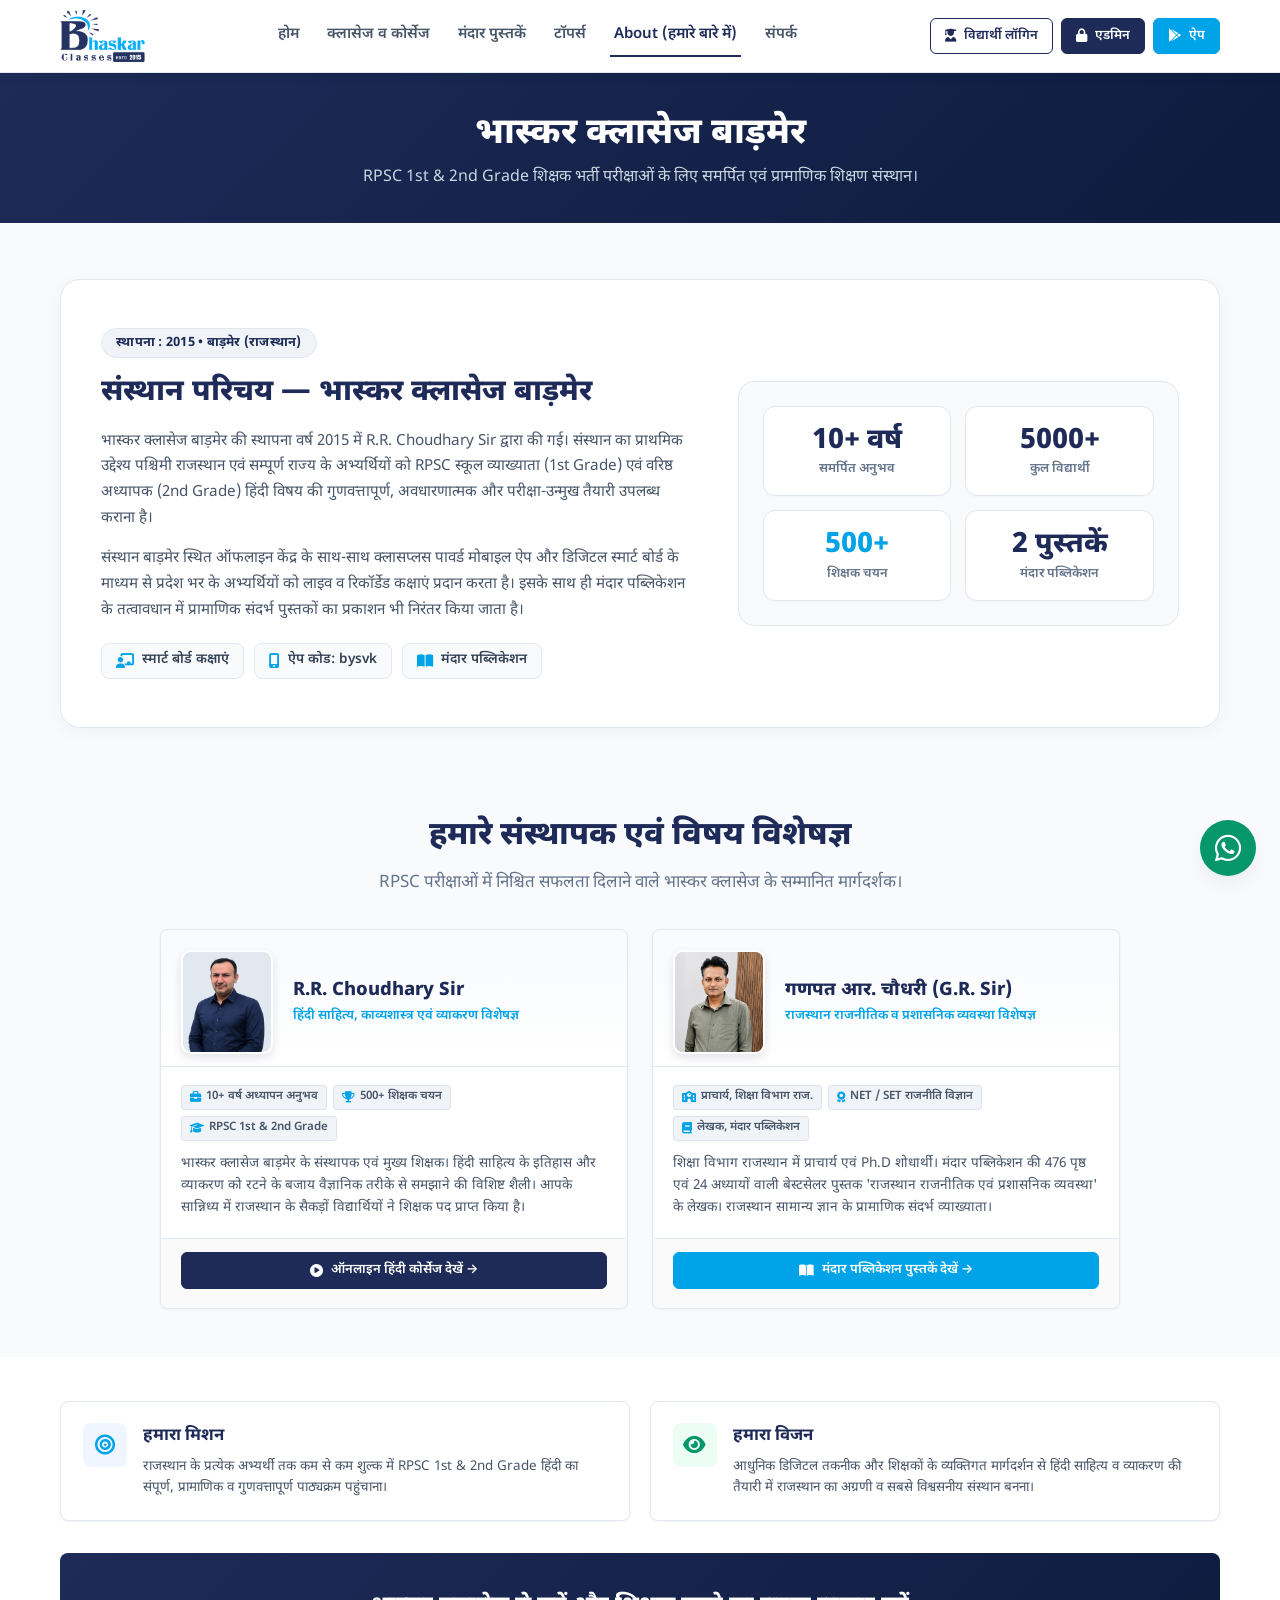
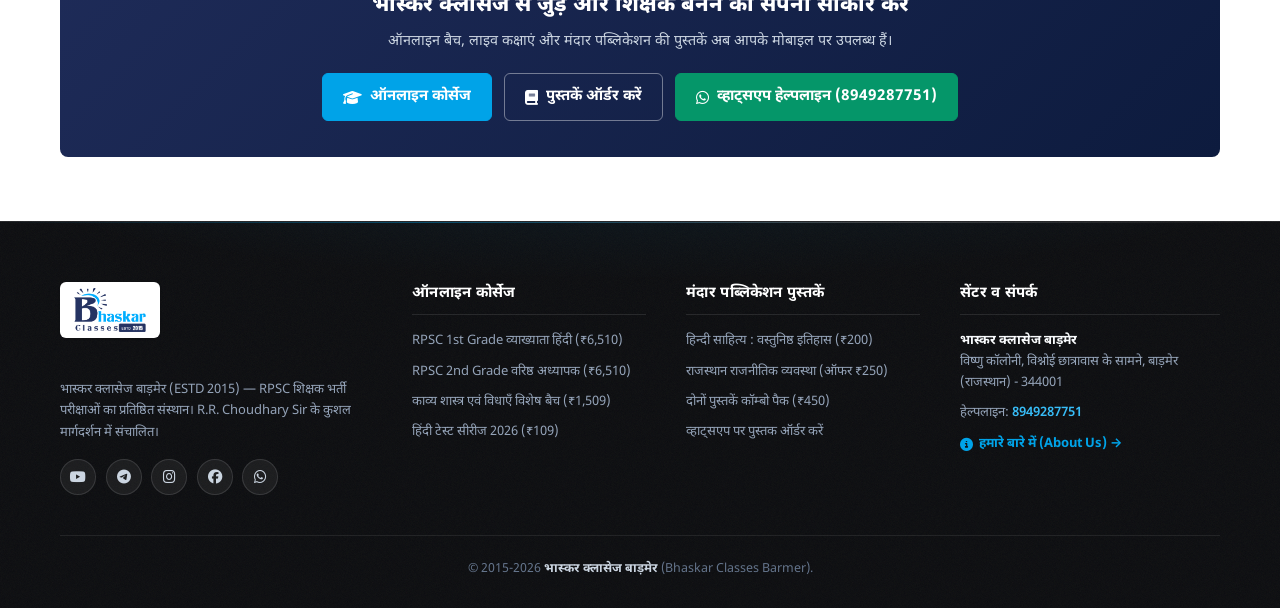
==== commit bc4a946e: "Update about.html editorial profile section" ====
--- a/about.html
+++ b/about.html
@@ -58,71 +58,122 @@
       line-height: 1.6;
     }
 
-    /* Stats Row */
-    .stats-row {
+    /* ==========================================================================
+       HIGH-TRUST EDITORIAL INSTITUTION PROFILE & STATS MATRIX
+       ========================================================================== */
+    .editorial-section {
+      padding: 3.5rem 0 2.5rem;
+      background-color: var(--color-bg);
+    }
+    .editorial-profile {
+      background: #FFFFFF;
+      border: 1px solid #E2E8F0;
+      box-shadow: 0 4px 20px rgba(30, 43, 88, 0.04);
+      border-radius: 20px;
+      padding: 48px 40px;
       display: grid;
-      grid-template-columns: repeat(4, 1fr);
-      gap: 1rem;
-      margin: -1.5rem auto 2.5rem;
-      position: relative;
-      z-index: 2;
-    }
-    .stat-box {
-      background: #ffffff;
-      border: 1px solid var(--color-border);
-      border-radius: var(--radius-card);
-      padding: 1rem 0.75rem;
+      grid-template-columns: 1.15fr 0.85fr;
+      gap: 40px;
+      align-items: center;
+    }
+
+    /* Left Column: Institution Story */
+    .editorial-story {
+      display: flex;
+      flex-direction: column;
+      align-items: flex-start;
+    }
+    .editorial-top-badge {
+      display: inline-flex;
+      align-items: center;
+      background: #F0F4F8;
+      color: #1E2B58;
+      font-weight: 700;
+      font-size: 0.8rem;
+      border: 1px solid #E2E8F0;
+      border-radius: 999px;
+      padding: 4px 14px;
+      margin-bottom: 16px;
+      letter-spacing: 0.02em;
+    }
+    .editorial-title {
+      color: #1E2B58;
+      font-size: 1.85rem;
+      font-weight: 800;
+      line-height: 1.3;
+      margin-bottom: 16px;
+    }
+    .editorial-copy {
+      color: #475569;
+      font-size: 0.95rem;
+      line-height: 1.7;
+      margin-bottom: 14px;
+    }
+    .editorial-copy:last-of-type {
+      margin-bottom: 0;
+    }
+    .trust-pills-row {
+      display: flex;
+      flex-wrap: wrap;
+      gap: 10px;
+      margin-top: 20px;
+    }
+    .trust-pill {
+      display: inline-flex;
+      align-items: center;
+      gap: 8px;
+      background: #F8FAFC;
+      border: 1px solid #E2E8F0;
+      color: #334155;
+      border-radius: 8px;
+      padding: 6px 14px;
+      font-size: 0.85rem;
+      font-weight: 600;
+    }
+    .trust-pill i {
+      color: #00A3E8;
+      font-size: 0.9rem;
+    }
+
+    /* Right Column: 2x2 Stats Matrix */
+    .stats-matrix-card {
+      background: #F8FAFC;
+      border: 1px solid #E2E8F0;
+      border-radius: 16px;
+      padding: 24px;
+    }
+    .stats-matrix-grid {
+      display: grid;
+      grid-template-columns: repeat(2, 1fr);
+      gap: 14px;
+    }
+    .stat-matrix-box {
+      background: #FFFFFF;
+      border: 1px solid #E2E8F0;
+      border-radius: 12px;
+      padding: 18px 12px;
       text-align: center;
-      box-shadow: var(--shadow-md);
-      transition: transform 0.2s ease;
-    }
-    .stat-box:hover {
-      transform: translateY(-2px);
-    }
-    .stat-box .num {
-      font-size: clamp(1.25rem, 2.5vw, 1.75rem);
+      display: flex;
+      flex-direction: column;
+      justify-content: center;
+      align-items: center;
+      box-shadow: 0 1px 3px rgba(30, 43, 88, 0.03);
+    }
+    .stat-matrix-box .stat-num {
+      font-size: 1.75rem;
       font-weight: 800;
-      color: var(--color-accent);
-      line-height: 1.1;
-      margin-bottom: 0.25rem;
-    }
-    .stat-box .lbl {
-      font-size: 0.75rem;
+      color: #1E2B58;
+      line-height: 1.15;
+      margin-bottom: 4px;
+    }
+    .stat-matrix-box .stat-num.highlight-cyan {
+      color: #00A3E8;
+    }
+    .stat-matrix-box .stat-lbl {
+      color: #64748B;
+      font-size: 0.8rem;
       font-weight: 600;
-      color: var(--color-text-secondary);
-      line-height: 1.3;
-    }
-
-    /* About Institute Card */
-    .about-card {
-      background: #ffffff;
-      border: 1px solid var(--color-border);
-      border-radius: var(--radius-card);
-      padding: 2rem;
-      box-shadow: var(--shadow-sm);
-      margin-bottom: 2rem;
-    }
-    .about-card h2 {
-      font-size: 1.35rem;
-      font-weight: 800;
-      color: var(--color-primary);
-      margin-bottom: 0.85rem;
-      display: flex;
-      align-items: center;
-      gap: 8px;
-    }
-    .about-card p {
-      font-size: 0.9375rem;
-      color: var(--color-text-secondary);
-      line-height: 1.75;
-      margin-bottom: 0.85rem;
-    }
-    .about-card p:last-child {
-      margin-bottom: 0;
-    }
-    .highlight-brand {
-      color: var(--color-accent);
-      font-weight: 700;
+      line-height: 1.25;
     }
 
     /* ==========================================================================
@@ -257,45 +308,7 @@
       background: #FAFAFA;
     }
 
-    /* Feature Grid (Why Choose Us) */
-    .features-4col {
-      display: grid;
-      grid-template-columns: repeat(4, 1fr);
-      gap: 1rem;
-      margin-bottom: 2rem;
-    }
-    .mini-feature-card {
-      background: #ffffff;
-      border: 1px solid var(--color-border);
-      border-radius: var(--radius-card);
-      padding: 1.25rem 1rem;
-      text-align: center;
-      box-shadow: var(--shadow-sm);
-    }
-    .mini-feature-icon {
-      width: 42px;
-      height: 42px;
-      border-radius: 50%;
-      background: var(--color-primary-light);
-      color: var(--color-primary);
-      display: flex;
-      align-items: center;
-      justify-content: center;
-      font-size: 1.1rem;
-      margin: 0 auto 0.65rem;
-    }
-    .mini-feature-title {
-      font-size: 0.9rem;
-      font-weight: 700;
-      color: var(--color-primary);
-      margin-bottom: 0.35rem;
-    }
-    .mini-feature-desc {
-      font-size: 0.78rem;
-      color: var(--color-text-muted);
-      line-height: 1.45;
-      margin: 0;
-    }
+
 
     /* Mission Vision Cards */
     .mv-cards-grid {
@@ -374,23 +387,20 @@
     }
 
     /* ==========================================================================
-       MOBILE RESPONSIVENESS
+       RESPONSIVENESS
        ========================================================================== */
+    @media (max-width: 840px) {
+      .editorial-profile {
+        grid-template-columns: 1fr;
+        padding: 28px 20px;
+        gap: 24px;
+      }
+    }
+
     @media (max-width: 768px) {
       .about-hero {
         padding: 1.75rem 1rem 1.5rem;
       }
-      .stats-row {
-        grid-template-columns: repeat(2, 1fr);
-        gap: 0.65rem;
-        margin: -1rem 0 1.75rem;
-      }
-      .stat-box {
-        padding: 0.75rem 0.5rem;
-      }
-      .about-card {
-        padding: 1.25rem 1rem;
-      }
       .faculty-cards-grid {
         grid-template-columns: 1fr;
         gap: 1.15rem;
@@ -409,10 +419,6 @@
       .teacher-body {
         padding: 0.9rem 1rem;
       }
-      .features-4col {
-        grid-template-columns: repeat(2, 1fr);
-        gap: 0.75rem;
-      }
       .mv-cards-grid {
         grid-template-columns: 1fr;
         gap: 0.85rem;
@@ -422,6 +428,21 @@
       }
       .about-cta-btns .btn {
         width: 100%;
+      }
+    }
+
+    @media (max-width: 480px) {
+      .editorial-title {
+        font-size: 1.5rem;
+      }
+      .stat-matrix-box {
+        padding: 14px 8px;
+      }
+      .stat-matrix-box .stat-num {
+        font-size: 1.5rem;
+      }
+      .stat-matrix-box .stat-lbl {
+        font-size: 0.75rem;
       }
     }
   </style>
@@ -496,65 +517,52 @@
     </div>
   </section>
 
-  <!-- ==================== STATS ROW ==================== -->
-  <div class="container">
-    <div class="stats-row">
-      <div class="stat-box">
-        <div class="num">10+ वर्ष</div>
-        <div class="lbl">समर्पित अनुभव</div>
-      </div>
-      <div class="stat-box">
-        <div class="num">5000+</div>
-        <div class="lbl">कुल विद्यार्थी</div>
-      </div>
-      <div class="stat-box">
-        <div class="num">500+</div>
-        <div class="lbl">शिक्षक चयन</div>
-      </div>
-      <div class="stat-box">
-        <div class="num">2 पुस्तकें</div>
-        <div class="lbl">मंदार पब्लिकेशन</div>
-      </div>
-    </div>
-  </div>
-
-  <!-- ==================== ABOUT INSTITUTE ==================== -->
-  <section class="section" style="padding-top: 0; padding-bottom: 2rem;">
+  <!-- ==================== HIGH-TRUST EDITORIAL INSTITUTION PROFILE ==================== -->
+  <section class="editorial-section">
     <div class="container">
-      <div class="about-card">
-        <h2>
-          <i class="fa-solid fa-building-columns highlight-brand"></i> संस्थान परिचय — भास्कर क्लासेज बाड़मेर
-        </h2>
-        <p>
-          <strong>भास्कर क्लासेज बाड़मेर</strong> की स्थापना वर्ष <strong>2015</strong> में <strong>R.R. Choudhary Sir</strong> द्वारा की गई। संस्थान का प्राथमिक ध्येय पश्चिमी राजस्थान एवं सम्पूर्ण राज्य के अभ्यर्थियों को RPSC स्कूल व्याख्याता (1st Grade) एवं वरिष्ठ अध्यापक (2nd Grade) हिंदी विषय की गुणवत्तापूर्ण, अवधारणात्मक और परीक्षा-उन्मुख तैयारी उपलब्ध कराना है।
-        </p>
-        <p>
-          संस्थान ऑफलाइन कक्षा शिक्षण के साथ-साथ <strong>क्लासप्लस मोबाइल ऐप</strong> (Org Code: <code>bysvk</code>) और डिजिटल स्मार्ट बोर्ड के माध्यम से प्रदेश के कोने-कोने तक ऑनलाइन शिक्षा पहुंचा रहा है। इसके साथ ही, <strong>मंदार पब्लिकेशन</strong> के तत्वावधान में प्रामाणिक संदर्भ पुस्तकों का प्रकाशन भी निरंतर किया जा रहा है।
-        </p>
-      </div>
-
-      <!-- 4 Features Grid -->
-      <div class="features-4col">
-        <div class="mini-feature-card">
-          <div class="mini-feature-icon"><i class="fa-solid fa-chalkboard-user"></i></div>
-          <div class="mini-feature-title">स्मार्ट बोर्ड क्लासेज</div>
-          <p class="mini-feature-desc">आधुनिक डिजिटल स्मार्ट बोर्ड पर रिकॉर्डेड एवं लाइव वीडियो कक्षाएं।</p>
-        </div>
-        <div class="mini-feature-card">
-          <div class="mini-feature-icon"><i class="fa-solid fa-book-open"></i></div>
-          <div class="mini-feature-title">मंदार पुस्तकें</div>
-          <p class="mini-feature-desc">राजस्थान सामान्य ज्ञान व हिंदी साहित्य के 476 पृष्ठ संदर्भ ग्रंथ।</p>
-        </div>
-        <div class="mini-feature-card">
-          <div class="mini-feature-icon"><i class="fa-solid fa-file-signature"></i></div>
-          <div class="mini-feature-title">हस्तलिखित नोट्स</div>
-          <p class="mini-feature-desc">प्रत्येक टॉपिक के सरस एवं प्रामाणिक ई-नोट्स पीडीएफ प्रारूप में।</p>
-        </div>
-        <div class="mini-feature-card">
-          <div class="mini-feature-icon"><i class="fa-solid fa-chart-line"></i></div>
-          <div class="mini-feature-title">ऑल राजस्थान टेस्ट</div>
-          <p class="mini-feature-desc">टॉपिक-वाइज टेस्ट एवं राज्य स्तरीय रैंक विश्लेषण की सुविधा।</p>
-        </div>
+      <div class="editorial-profile">
+        
+        <!-- Left Column: Institution Story -->
+        <div class="editorial-story">
+          <span class="editorial-top-badge">स्थापना : 2015 • बाड़मेर (राजस्थान)</span>
+          <h2 class="editorial-title">संस्थान परिचय — भास्कर क्लासेज बाड़मेर</h2>
+          <p class="editorial-copy">
+            भास्कर क्लासेज बाड़मेर की स्थापना वर्ष 2015 में R.R. Choudhary Sir द्वारा की गई। संस्थान का प्राथमिक उद्देश्य पश्चिमी राजस्थान एवं सम्पूर्ण राज्य के अभ्यर्थियों को RPSC स्कूल व्याख्याता (1st Grade) एवं वरिष्ठ अध्यापक (2nd Grade) हिंदी विषय की गुणवत्तापूर्ण, अवधारणात्मक और परीक्षा-उन्मुख तैयारी उपलब्ध कराना है।
+          </p>
+          <p class="editorial-copy">
+            संस्थान बाड़मेर स्थित ऑफलाइन केंद्र के साथ-साथ क्लासप्लस पावर्ड मोबाइल ऐप और डिजिटल स्मार्ट बोर्ड के माध्यम से प्रदेश भर के अभ्यर्थियों को लाइव व रिकॉर्डेड कक्षाएं प्रदान करता है। इसके साथ ही मंदार पब्लिकेशन के तत्वावधान में प्रामाणिक संदर्भ पुस्तकों का प्रकाशन भी निरंतर किया जाता है।
+          </p>
+          
+          <!-- Trust Pills -->
+          <div class="trust-pills-row">
+            <span class="trust-pill"><i class="fa-solid fa-chalkboard-user"></i> स्मार्ट बोर्ड कक्षाएं</span>
+            <span class="trust-pill"><i class="fa-solid fa-mobile-screen"></i> ऐप कोड: bysvk</span>
+            <span class="trust-pill"><i class="fa-solid fa-book-open"></i> मंदार पब्लिकेशन</span>
+          </div>
+        </div>
+
+        <!-- Right Column: 2x2 Stats Matrix -->
+        <div class="stats-matrix-card">
+          <div class="stats-matrix-grid">
+            <div class="stat-matrix-box">
+              <div class="stat-num">10+ वर्ष</div>
+              <div class="stat-lbl">समर्पित अनुभव</div>
+            </div>
+            <div class="stat-matrix-box">
+              <div class="stat-num">5000+</div>
+              <div class="stat-lbl">कुल विद्यार्थी</div>
+            </div>
+            <div class="stat-matrix-box">
+              <div class="stat-num highlight-cyan">500+</div>
+              <div class="stat-lbl">शिक्षक चयन</div>
+            </div>
+            <div class="stat-matrix-box">
+              <div class="stat-num">2 पुस्तकें</div>
+              <div class="stat-lbl">मंदार पब्लिकेशन</div>
+            </div>
+          </div>
+        </div>
+
       </div>
     </div>
   </section>
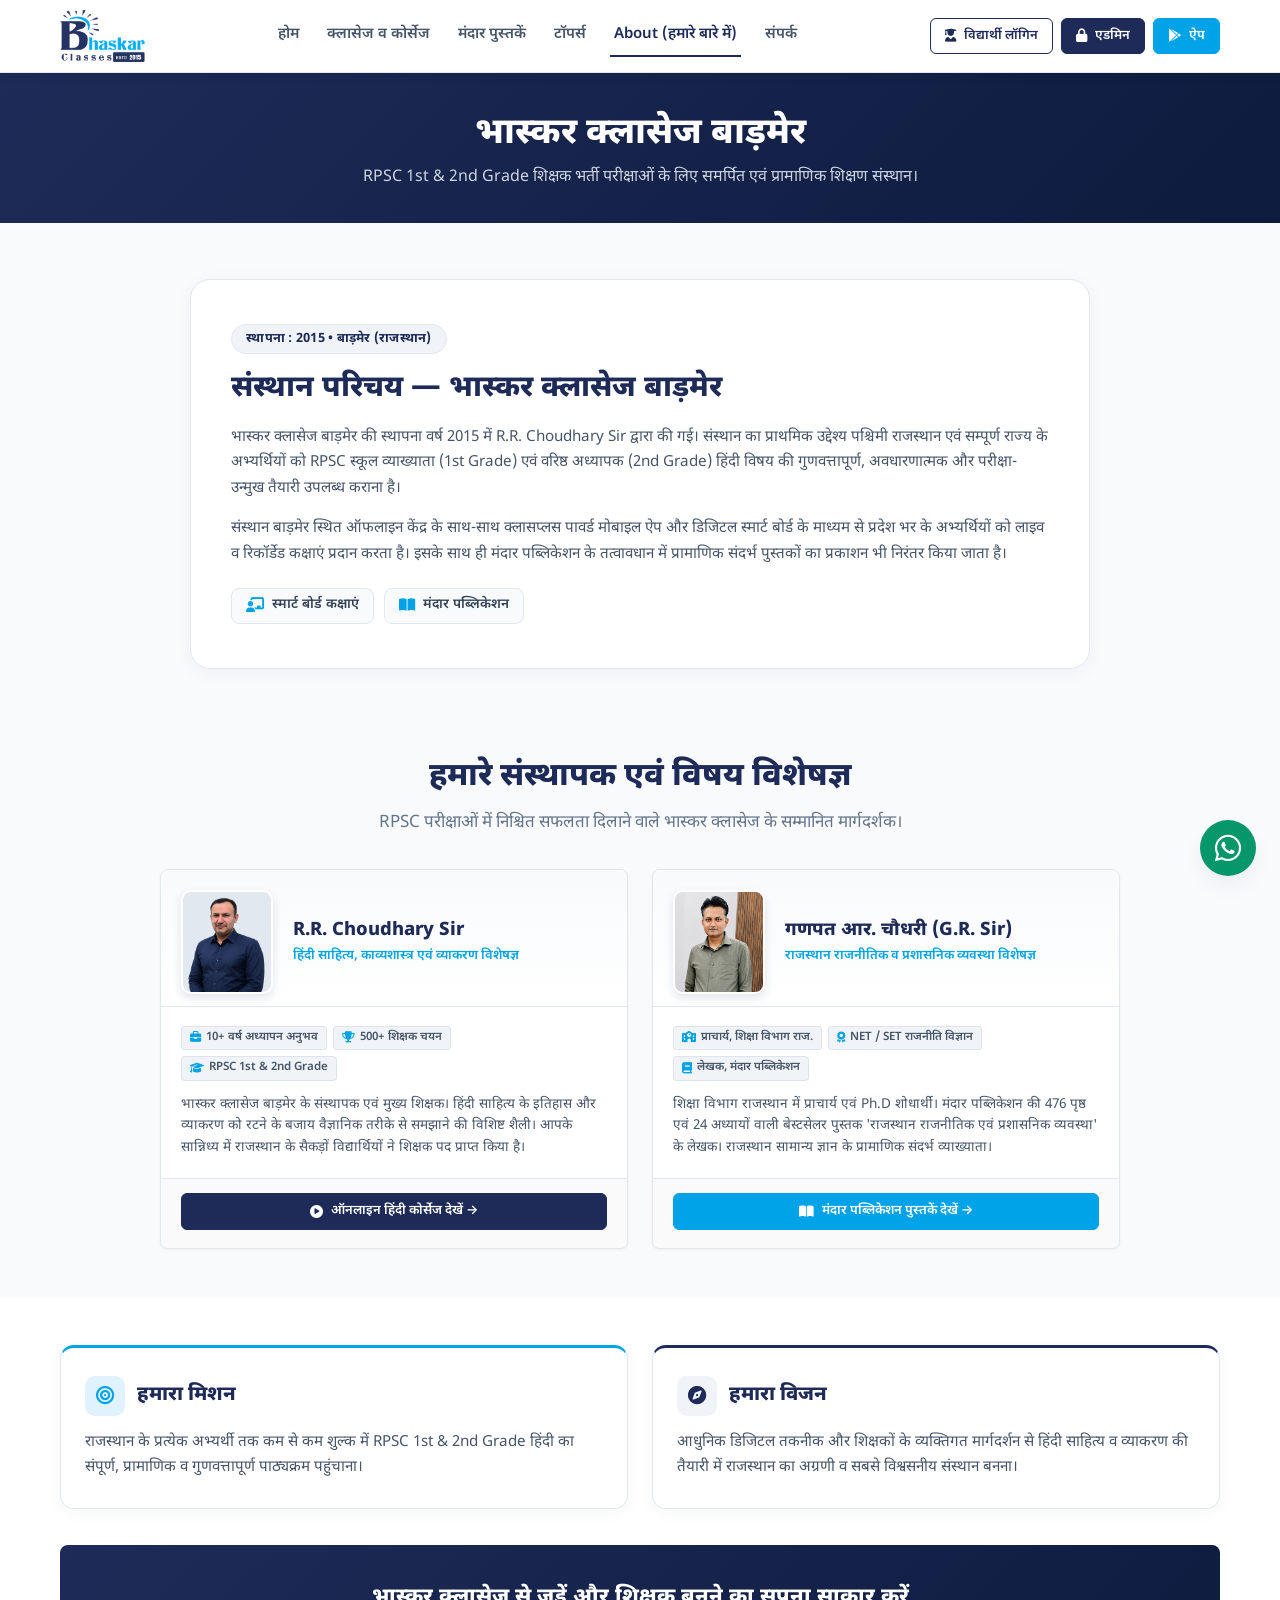
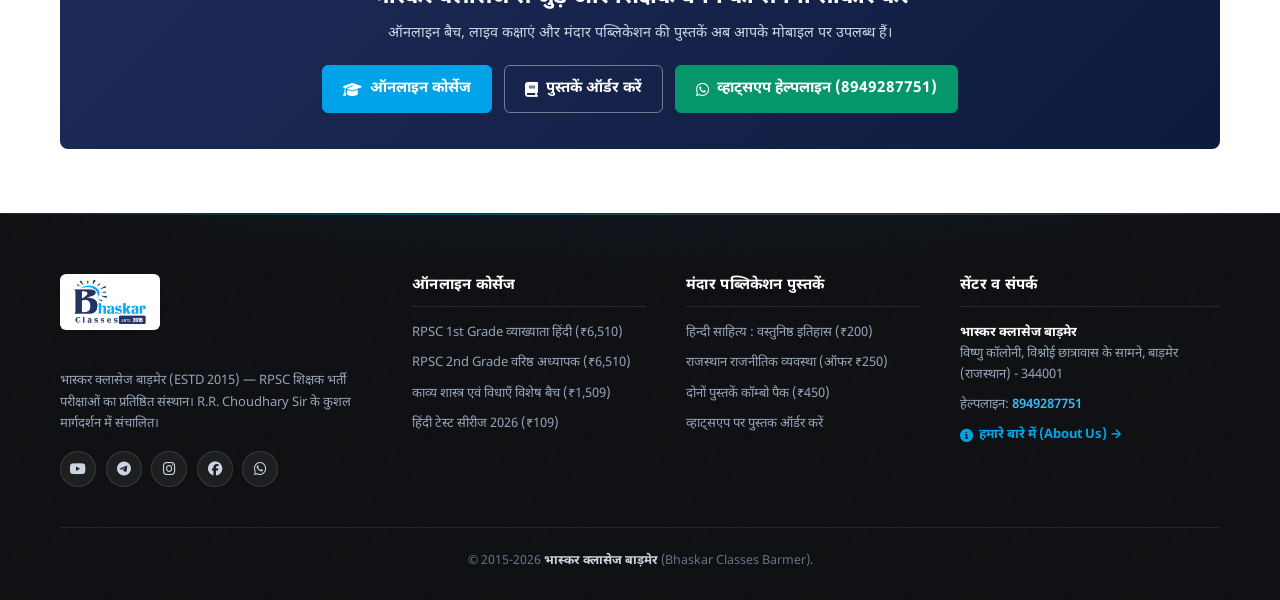
==== commit ea7c5967: "Refactor Mission & Vision component with 2-column grid and brand design system" ====
--- a/about.html
+++ b/about.html
@@ -70,14 +70,12 @@
       border: 1px solid #E2E8F0;
       box-shadow: 0 4px 20px rgba(30, 43, 88, 0.04);
       border-radius: 20px;
-      padding: 48px 40px;
-      display: grid;
-      grid-template-columns: 1.15fr 0.85fr;
-      gap: 40px;
-      align-items: center;
-    }
-
-    /* Left Column: Institution Story */
+      padding: 44px 40px;
+      max-width: 900px;
+      margin: 0 auto;
+    }
+
+    /* Institution Story */
     .editorial-story {
       display: flex;
       flex-direction: column;
@@ -135,47 +133,6 @@
       font-size: 0.9rem;
     }
 
-    /* Right Column: 2x2 Stats Matrix */
-    .stats-matrix-card {
-      background: #F8FAFC;
-      border: 1px solid #E2E8F0;
-      border-radius: 16px;
-      padding: 24px;
-    }
-    .stats-matrix-grid {
-      display: grid;
-      grid-template-columns: repeat(2, 1fr);
-      gap: 14px;
-    }
-    .stat-matrix-box {
-      background: #FFFFFF;
-      border: 1px solid #E2E8F0;
-      border-radius: 12px;
-      padding: 18px 12px;
-      text-align: center;
-      display: flex;
-      flex-direction: column;
-      justify-content: center;
-      align-items: center;
-      box-shadow: 0 1px 3px rgba(30, 43, 88, 0.03);
-    }
-    .stat-matrix-box .stat-num {
-      font-size: 1.75rem;
-      font-weight: 800;
-      color: #1E2B58;
-      line-height: 1.15;
-      margin-bottom: 4px;
-    }
-    .stat-matrix-box .stat-num.highlight-cyan {
-      color: #00A3E8;
-    }
-    .stat-matrix-box .stat-lbl {
-      color: #64748B;
-      font-size: 0.8rem;
-      font-weight: 600;
-      line-height: 1.25;
-    }
-
     /* ==========================================================================
        TEACHER / FACULTY CARDS (COMPACT & BEAUTIFULLY PROPORTIONED)
        ========================================================================== */
@@ -310,51 +267,77 @@
 
 
 
-    /* Mission Vision Cards */
+    /* ==========================================================================
+       MISSION & VISION COMPONENT (BRAND DESIGN SYSTEM)
+       ========================================================================== */
+    .mv-section {
+      padding: 3rem 0 2rem;
+      overflow: visible;
+    }
     .mv-cards-grid {
       display: grid;
-      grid-template-columns: 1fr 1fr;
-      gap: 1.25rem;
-      margin-bottom: 2rem;
-    }
-    .mv-box {
-      background: #ffffff;
-      border: 1px solid var(--color-border);
-      border-radius: var(--radius-card);
-      padding: 1.35rem;
-      box-shadow: var(--shadow-sm);
+      grid-template-columns: repeat(2, 1fr);
+      gap: 24px;
+      margin-bottom: 2.25rem;
+      width: 100%;
+    }
+    .mv-card {
+      background: #FFFFFF;
+      border: 1px solid #E2E8F0;
+      border-radius: 14px;
+      padding: 28px 24px;
+      box-shadow: 0 4px 16px rgba(30, 43, 88, 0.04);
       display: flex;
-      gap: 1rem;
-      align-items: flex-start;
-    }
-    .mv-box-icon {
-      width: 44px;
-      height: 44px;
-      border-radius: 8px;
+      flex-direction: column;
+      position: relative;
+      transition: transform 0.2s ease, box-shadow 0.2s ease;
+    }
+    .mv-card:hover {
+      transform: translateY(-2px);
+      box-shadow: 0 8px 24px rgba(30, 43, 88, 0.08);
+    }
+    .mv-card-mission {
+      border-top: 3px solid #00A3E8;
+    }
+    .mv-card-vision {
+      border-top: 3px solid #1E2B58;
+    }
+    .mv-card-header {
       display: flex;
       align-items: center;
+      gap: 12px;
+      margin-bottom: 14px;
+    }
+    .mv-icon-tile {
+      width: 40px;
+      height: 40px;
+      border-radius: 10px;
+      display: inline-flex;
+      align-items: center;
       justify-content: center;
+      font-size: 1.15rem;
+      flex-shrink: 0;
+    }
+    .mv-icon-tile.mission-icon {
+      background: #E0F2FE;
+      color: #00A3E8;
+    }
+    .mv-icon-tile.vision-icon {
+      background: #F0F4F8;
+      color: #1E2B58;
+    }
+    .mv-card-title {
+      color: #1E2B58;
       font-size: 1.25rem;
-      flex-shrink: 0;
-    }
-    .mv-box.mission .mv-box-icon {
-      background: #EFF6FF;
-      color: var(--color-accent);
-    }
-    .mv-box.vision .mv-box-icon {
-      background: #ECFDF5;
-      color: var(--color-success);
-    }
-    .mv-box h3 {
-      font-size: 1.05rem;
-      font-weight: 700;
-      color: var(--color-primary);
-      margin-bottom: 0.35rem;
-    }
-    .mv-box p {
-      font-size: 0.84rem;
-      color: var(--color-text-secondary);
-      line-height: 1.6;
+      font-weight: 800;
+      margin: 0;
+      line-height: 1.25;
+    }
+    .mv-card-text {
+      color: #475569;
+      font-size: 0.95rem;
+      line-height: 1.65;
+      font-weight: 400;
       margin: 0;
     }
 
@@ -389,15 +372,10 @@
     /* ==========================================================================
        RESPONSIVENESS
        ========================================================================== */
-    @media (max-width: 840px) {
+    @media (max-width: 768px) {
       .editorial-profile {
-        grid-template-columns: 1fr;
         padding: 28px 20px;
-        gap: 24px;
-      }
-    }
-
-    @media (max-width: 768px) {
+      }
       .about-hero {
         padding: 1.75rem 1rem 1.5rem;
       }
@@ -416,12 +394,13 @@
       .teacher-name {
         font-size: 1.05rem;
       }
-      .teacher-body {
-        padding: 0.9rem 1rem;
-      }
       .mv-cards-grid {
         grid-template-columns: 1fr;
-        gap: 0.85rem;
+        gap: 20px;
+        margin-bottom: 2rem;
+      }
+      .mv-card {
+        padding: 24px 20px;
       }
       .about-cta {
         padding: 1.75rem 1rem;
@@ -433,16 +412,7 @@
 
     @media (max-width: 480px) {
       .editorial-title {
-        font-size: 1.5rem;
-      }
-      .stat-matrix-box {
-        padding: 14px 8px;
-      }
-      .stat-matrix-box .stat-num {
-        font-size: 1.5rem;
-      }
-      .stat-matrix-box .stat-lbl {
-        font-size: 0.75rem;
+        font-size: 1.45rem;
       }
     }
   </style>
@@ -522,7 +492,6 @@
     <div class="container">
       <div class="editorial-profile">
         
-        <!-- Left Column: Institution Story -->
         <div class="editorial-story">
           <span class="editorial-top-badge">स्थापना : 2015 • बाड़मेर (राजस्थान)</span>
           <h2 class="editorial-title">संस्थान परिचय — भास्कर क्लासेज बाड़मेर</h2>
@@ -536,30 +505,7 @@
           <!-- Trust Pills -->
           <div class="trust-pills-row">
             <span class="trust-pill"><i class="fa-solid fa-chalkboard-user"></i> स्मार्ट बोर्ड कक्षाएं</span>
-            <span class="trust-pill"><i class="fa-solid fa-mobile-screen"></i> ऐप कोड: bysvk</span>
             <span class="trust-pill"><i class="fa-solid fa-book-open"></i> मंदार पब्लिकेशन</span>
-          </div>
-        </div>
-
-        <!-- Right Column: 2x2 Stats Matrix -->
-        <div class="stats-matrix-card">
-          <div class="stats-matrix-grid">
-            <div class="stat-matrix-box">
-              <div class="stat-num">10+ वर्ष</div>
-              <div class="stat-lbl">समर्पित अनुभव</div>
-            </div>
-            <div class="stat-matrix-box">
-              <div class="stat-num">5000+</div>
-              <div class="stat-lbl">कुल विद्यार्थी</div>
-            </div>
-            <div class="stat-matrix-box">
-              <div class="stat-num highlight-cyan">500+</div>
-              <div class="stat-lbl">शिक्षक चयन</div>
-            </div>
-            <div class="stat-matrix-box">
-              <div class="stat-num">2 पुस्तकें</div>
-              <div class="stat-lbl">मंदार पब्लिकेशन</div>
-            </div>
           </div>
         </div>
 
@@ -646,24 +592,36 @@
   </section>
 
   <!-- ==================== MISSION & VISION ==================== -->
-  <section class="section" style="padding: 2.75rem 0 2rem;">
+  <section class="section mv-section">
     <div class="container">
       <div class="mv-cards-grid">
-        <div class="mv-box mission">
-          <div class="mv-box-icon"><i class="fa-solid fa-bullseye"></i></div>
-          <div>
-            <h3>हमारा मिशन</h3>
-            <p>राजस्थान के प्रत्येक अभ्यर्थी तक कम से कम शुल्क में RPSC 1st & 2nd Grade हिंदी का संपूर्ण, प्रामाणिक व गुणवत्तापूर्ण पाठ्यक्रम पहुंचाना।</p>
-          </div>
-        </div>
-
-        <div class="mv-box vision">
-          <div class="mv-box-icon"><i class="fa-solid fa-eye"></i></div>
-          <div>
-            <h3>हमारा विजन</h3>
-            <p>आधुनिक डिजिटल तकनीक और शिक्षकों के व्यक्तिगत मार्गदर्शन से हिंदी साहित्य व व्याकरण की तैयारी में राजस्थान का अग्रणी व सबसे विश्वसनीय संस्थान बनना।</p>
-          </div>
-        </div>
+        
+        <!-- Mission Card -->
+        <div class="mv-card mv-card-mission">
+          <div class="mv-card-header">
+            <div class="mv-icon-tile mission-icon">
+              <i class="fa-solid fa-bullseye"></i>
+            </div>
+            <h3 class="mv-card-title">हमारा मिशन</h3>
+          </div>
+          <p class="mv-card-text">
+            राजस्थान के प्रत्येक अभ्यर्थी तक कम से कम शुल्क में RPSC 1st &amp; 2nd Grade हिंदी का संपूर्ण, प्रामाणिक व गुणवत्तापूर्ण पाठ्यक्रम पहुंचाना।
+          </p>
+        </div>
+
+        <!-- Vision Card -->
+        <div class="mv-card mv-card-vision">
+          <div class="mv-card-header">
+            <div class="mv-icon-tile vision-icon">
+              <i class="fa-solid fa-compass"></i>
+            </div>
+            <h3 class="mv-card-title">हमारा विजन</h3>
+          </div>
+          <p class="mv-card-text">
+            आधुनिक डिजिटल तकनीक और शिक्षकों के व्यक्तिगत मार्गदर्शन से हिंदी साहित्य व व्याकरण की तैयारी में राजस्थान का अग्रणी व सबसे विश्वसनीय संस्थान बनना।
+          </p>
+        </div>
+
       </div>
 
       <!-- CTA Banner -->
--- a/styles.css
+++ b/styles.css
@@ -4024,3 +4024,100 @@
   gap: 10px;
 }
 
+/* ==========================================================================
+   MISSION & VISION COMPONENT (BRAND DESIGN SYSTEM)
+   ========================================================================== */
+.mv-section {
+  padding: 3rem 0 2rem;
+  overflow: visible;
+}
+
+.mv-cards-grid {
+  display: grid;
+  grid-template-columns: repeat(2, 1fr);
+  gap: 24px;
+  margin-bottom: 2.25rem;
+  width: 100%;
+}
+
+.mv-card {
+  background: #FFFFFF;
+  border: 1px solid #E2E8F0;
+  border-radius: 14px;
+  padding: 28px 24px;
+  box-shadow: 0 4px 16px rgba(30, 43, 88, 0.04);
+  display: flex;
+  flex-direction: column;
+  position: relative;
+  transition: transform 0.2s ease, box-shadow 0.2s ease;
+}
+
+.mv-card:hover {
+  transform: translateY(-2px);
+  box-shadow: 0 8px 24px rgba(30, 43, 88, 0.08);
+}
+
+.mv-card-mission {
+  border-top: 3px solid #00A3E8;
+}
+
+.mv-card-vision {
+  border-top: 3px solid #1E2B58;
+}
+
+.mv-card-header {
+  display: flex;
+  align-items: center;
+  gap: 12px;
+  margin-bottom: 14px;
+}
+
+.mv-icon-tile {
+  width: 40px;
+  height: 40px;
+  border-radius: 10px;
+  display: inline-flex;
+  align-items: center;
+  justify-content: center;
+  font-size: 1.15rem;
+  flex-shrink: 0;
+}
+
+.mv-icon-tile.mission-icon {
+  background: #E0F2FE;
+  color: #00A3E8;
+}
+
+.mv-icon-tile.vision-icon {
+  background: #F0F4F8;
+  color: #1E2B58;
+}
+
+.mv-card-title {
+  color: #1E2B58;
+  font-size: 1.25rem;
+  font-weight: 800;
+  margin: 0;
+  line-height: 1.25;
+}
+
+.mv-card-text {
+  color: #475569;
+  font-size: 0.95rem;
+  line-height: 1.65;
+  font-weight: 400;
+  margin: 0;
+}
+
+@media (max-width: 768px) {
+  .mv-cards-grid {
+    grid-template-columns: 1fr;
+    gap: 20px;
+    margin-bottom: 1.75rem;
+  }
+  .mv-card {
+    padding: 24px 20px;
+  }
+}
+
+
